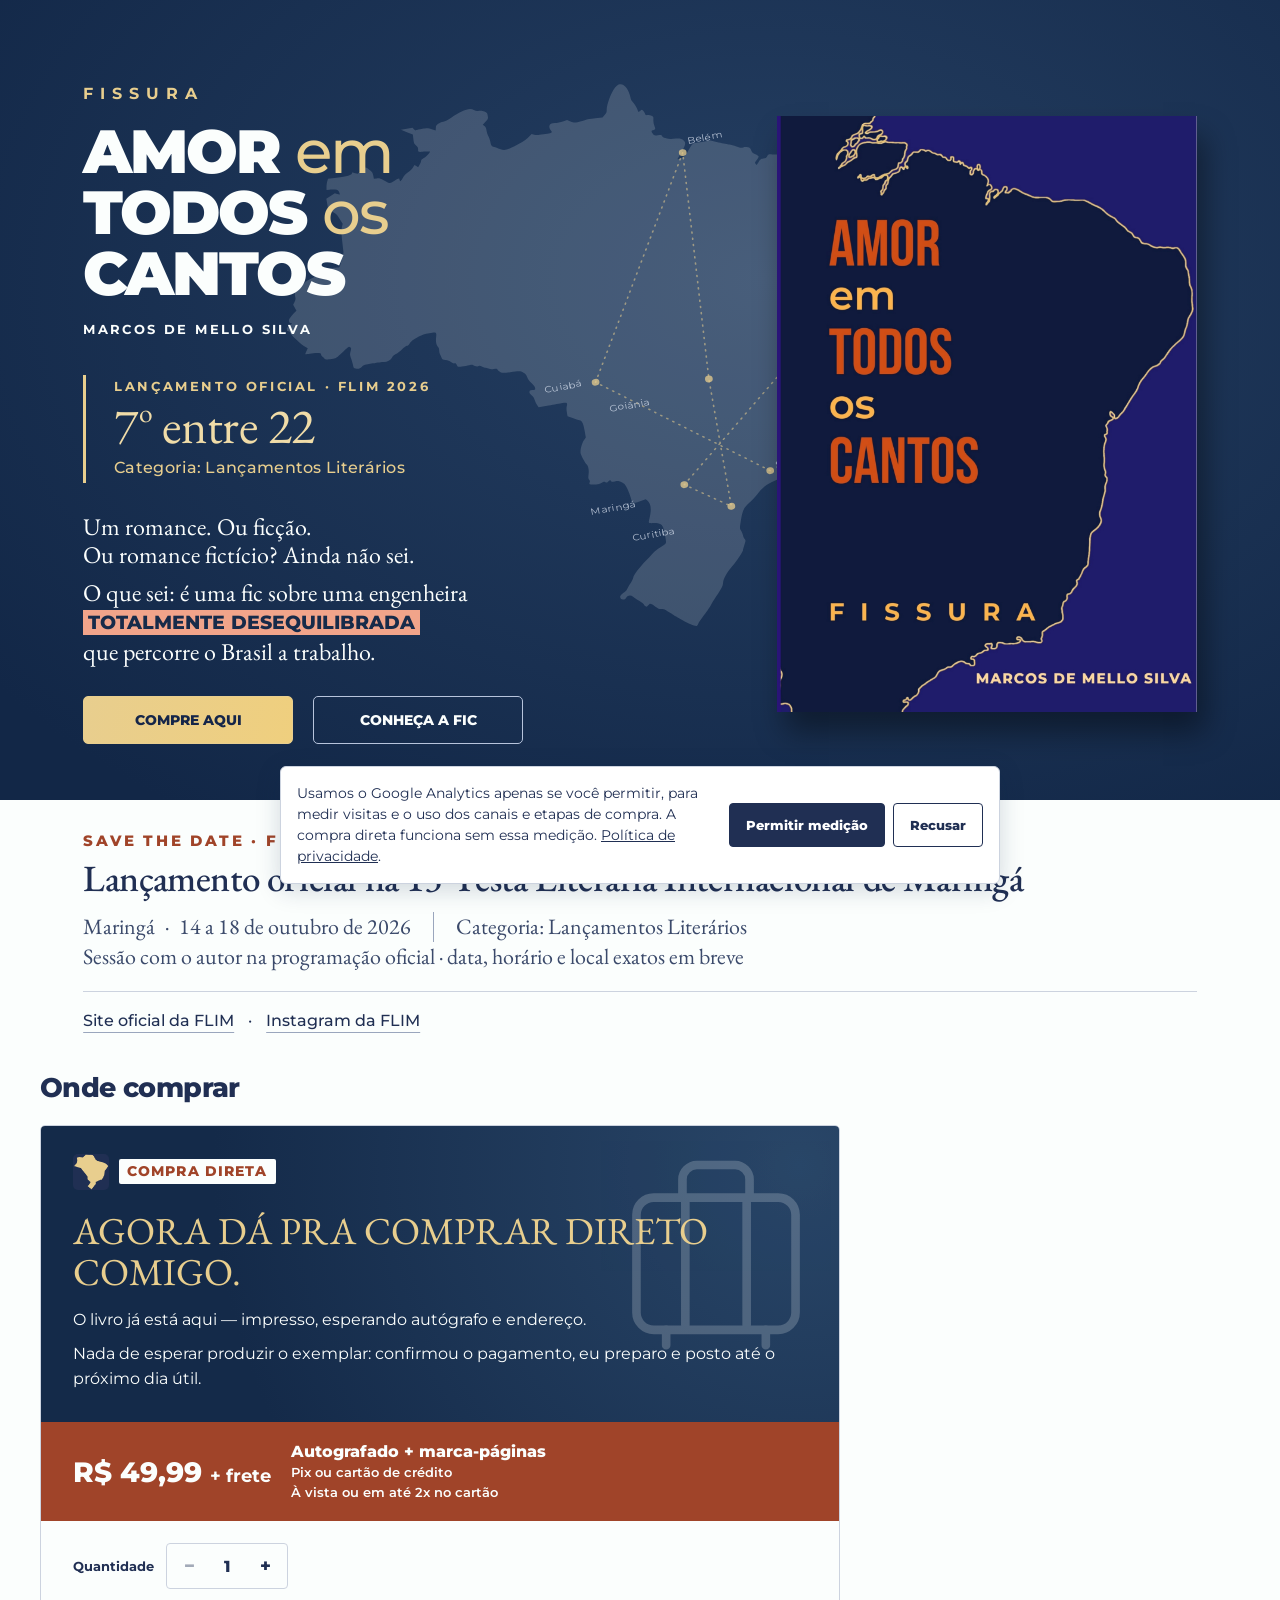
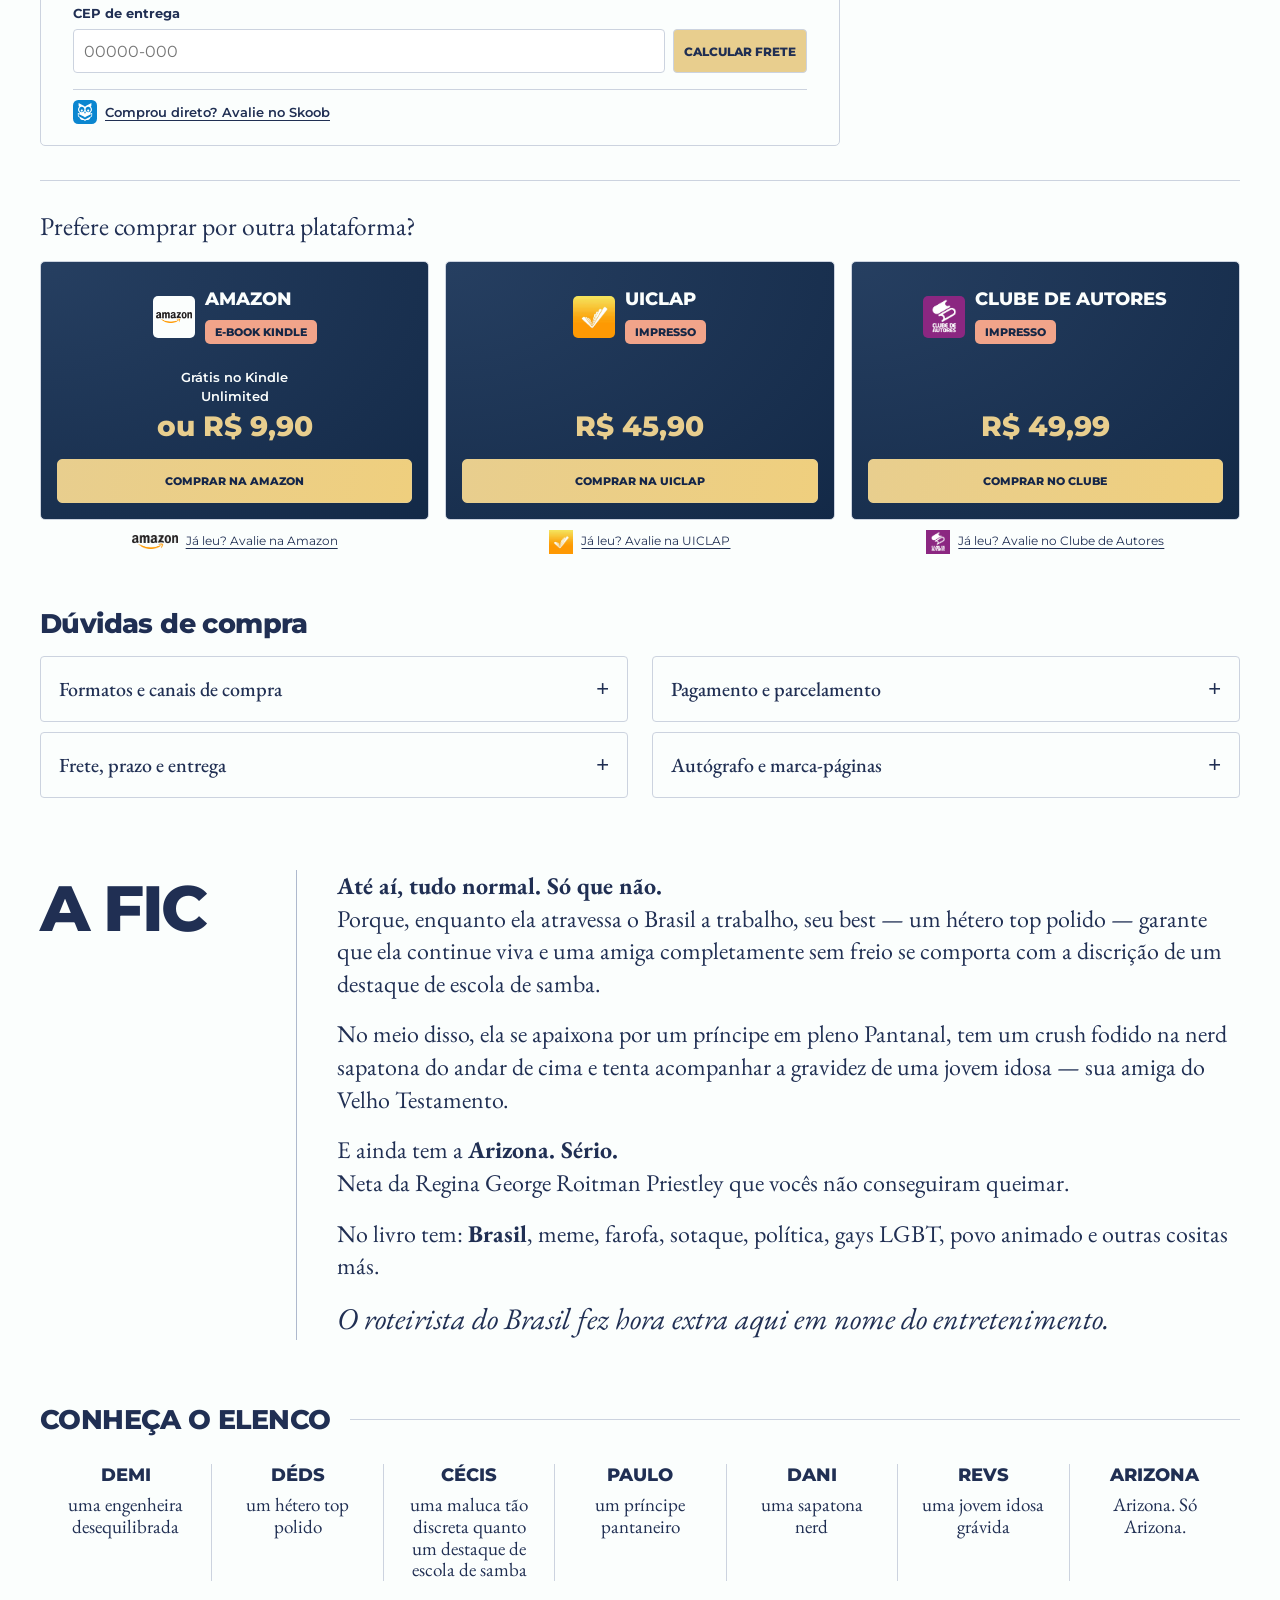
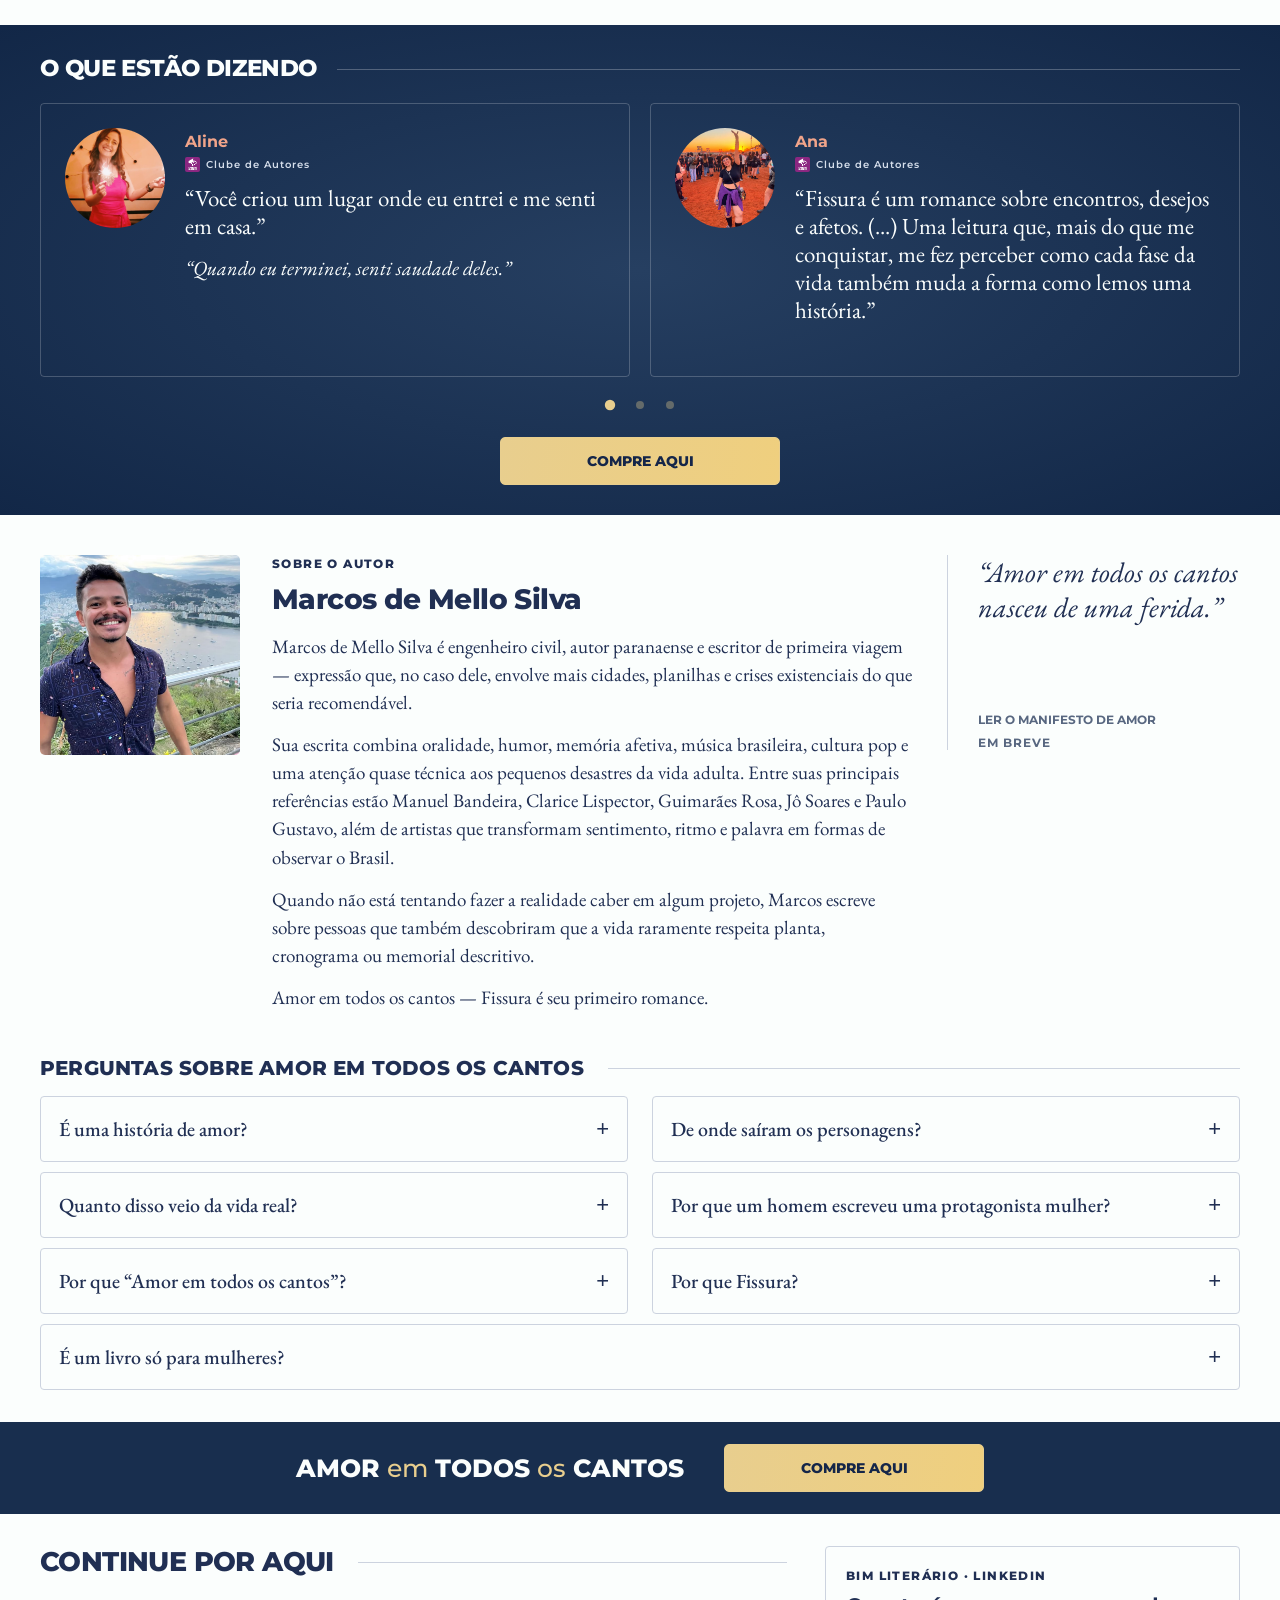
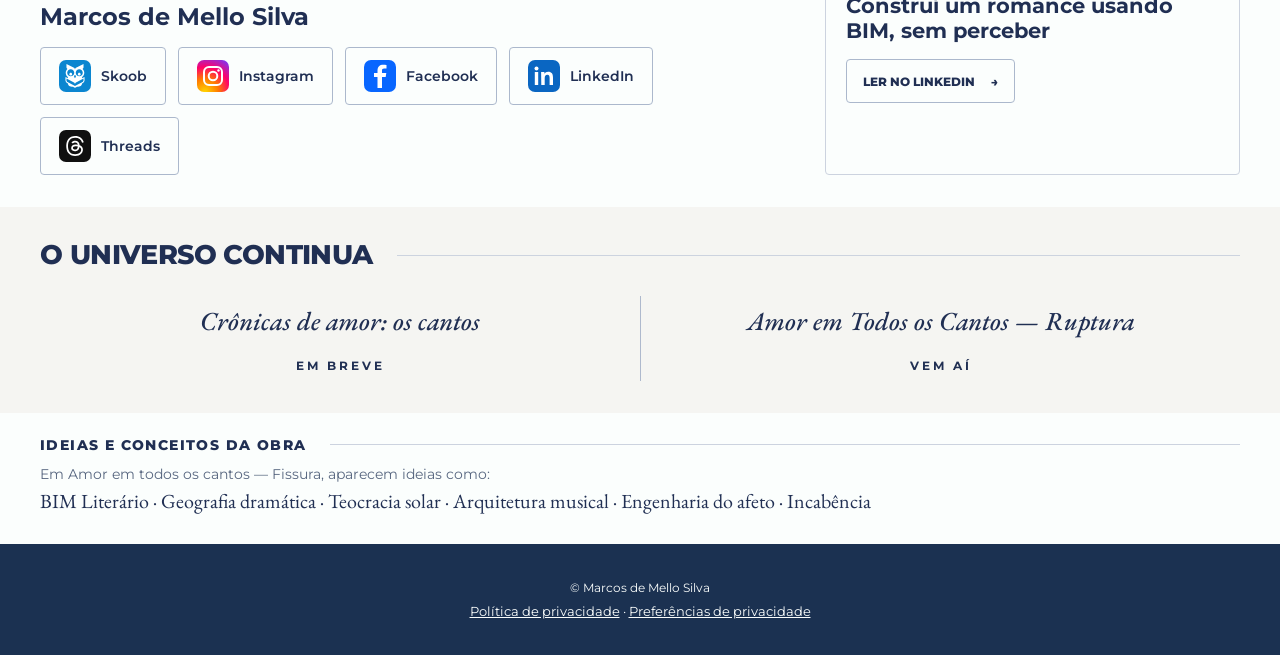
==== index.html @ d3bbc7de "Restore direct-card typography" ====
<!DOCTYPE html>
<html lang="pt-BR">
<head>
<meta charset="UTF-8">
<meta name="viewport" content="width=device-width, initial-scale=1.0">
<title>Amor em todos os cantos — Fissura</title>
<meta name="description" content="Site oficial de Amor em todos os cantos — Fissura. Escolha onde comprar.">

<meta property="og:type" content="website">
<meta property="og:url" content="https://amoremtodososcantos.com.br/">
<meta property="og:title" content="Amor em todos os cantos — Fissura">
<meta property="og:description" content="Site oficial de Amor em todos os cantos — Fissura. Escolha onde comprar.">
<meta property="og:image" content="https://amoremtodososcantos.com.br/assets/og-image-v2.png">
<meta property="og:image:width" content="1200">
<meta property="og:image:height" content="630">

<meta name="twitter:card" content="summary_large_image">
<meta name="twitter:title" content="Amor em todos os cantos — Fissura">
<meta name="twitter:description" content="Site oficial de Amor em todos os cantos — Fissura. Escolha onde comprar.">
<meta name="twitter:image" content="https://amoremtodososcantos.com.br/assets/og-image-v2.png">

<link rel="icon" type="image/png" sizes="16x16" href="/assets/favicon-16.png">
<link rel="icon" type="image/png" sizes="32x32" href="/assets/favicon-32.png">
<link rel="icon" type="image/png" href="/assets/favicon-512.png">

<link rel="preconnect" href="https://fonts.googleapis.com">
<link rel="preconnect" href="https://fonts.gstatic.com" crossorigin>
<link href="https://fonts.googleapis.com/css2?family=Montserrat:wght@400;500;600;700;800;900&family=EB+Garamond:ital,wght@0,400;0,500;1,400&display=swap" rel="stylesheet">
<link rel="stylesheet" href="styles.css?v=direct-editorial-bronze-02">

</head>
<body>
<a class="skip-link" href="#conteudo">Ir para o conteúdo</a>

<header class="hero">
  <!-- Mapa do Brasil como sombra territorial de fundo. Silhueta: mapsicon (djaiss/mapsicon), uso livre com atribuição. -->
  <div class="hero__map" aria-hidden="true">
    <img class="hero__map-shape" src="assets/brazil-map.svg" alt="">
    <svg class="hero__map-route" viewBox="0 0 1024 1024" preserveAspectRatio="xMidYMid meet">
      <polyline points="701,748 458,541 653,169 632,570 632,798 566,746 1001,343" class="hero__route-line" />
      <circle cx="701" cy="748" r="6" class="hero__route-dot" />
      <circle cx="458" cy="541" r="6" class="hero__route-dot" />
      <circle cx="653" cy="169" r="6" class="hero__route-dot" />
      <circle cx="632" cy="570" r="6" class="hero__route-dot" />
      <circle cx="632" cy="798" r="6" class="hero__route-dot" />
      <circle cx="566" cy="746" r="6" class="hero__route-dot" />
      <circle cx="1001" cy="343" r="6" class="hero__route-dot" />
      <g class="hero__route-labels">
        <text x="711" y="745">São Paulo</text>
        <text x="378" y="544">Cuiabá</text>
        <text x="663" y="155">Belém</text>
        <text x="472" y="597">Goiânia</text>
        <text x="472" y="828">Curitiba</text>
        <text x="416" y="770">Maringá</text>
      </g>
    </svg>
  </div>

  <div class="hero__content">
    <p class="hero__eyebrow">Fissura</p>
    <h1 class="hero__title">AMOR <span class="hero__title-accent">em</span><br>TODOS <span class="hero__title-accent">os</span><br>CANTOS</h1>
    <p class="hero__author">MARCOS DE MELLO SILVA</p>
    <div class="hero__flim">
      <p class="hero__flim-kicker">LANÇAMENTO OFICIAL · FLIM 2026</p>
      <p class="hero__flim-rank">7<span class="ordinal" aria-hidden="true">o</span><span class="sr-only">º</span> entre 22</p>
      <p class="hero__flim-category">Categoria: Lançamentos Literários</p>
    </div>
    <div class="hero__teaser">
      <p>Um romance. Ou ficção.<br>Ou romance fictício? Ainda não sei.</p>
      <p>O que sei: é uma fic sobre uma engenheira<br><strong>TOTALMENTE DESEQUILIBRADA</strong><br>que percorre o Brasil a trabalho.</p>
    </div>
    <div class="hero__actions"><a class="button" href="#comprar">COMPRE AQUI</a><a class="button button--outline" href="#a-fic">CONHEÇA A FIC</a></div>
  </div>

  <div class="hero__images">
    <img class="hero__cover" src="assets/capa-fissura.png" alt="Capa do livro Amor em todos os cantos — Fissura">
  </div>
</header>

<main id="conteudo">

  <p id="checkout-return" class="checkout-return" role="status" hidden></p>

  <section class="flim" aria-labelledby="flim-title">
    <p class="flim__eyebrow">SAVE THE DATE · FLIM 2026</p>
    <h2 id="flim-title">Lançamento oficial na 13<span class="ordinal" aria-hidden="true">a</span><span class="sr-only">ª</span> Festa Literária Internacional de Maringá</h2>
    <div class="flim__details">
      <p class="flim__when">Maringá <span aria-hidden="true">·</span> <span class="flim__date">14 a 18 de outubro de 2026</span></p>
      <p class="flim__category">Categoria: Lançamentos Literários</p>
    </div>
    <p class="flim__session">Sessão com o autor na programação oficial · data, horário e local exatos em breve</p>
    <p class="flim__links"><a href="https://maringacultura.maringa.pr.gov.br/" target="_blank" rel="noopener noreferrer">Site oficial da FLIM</a> <span aria-hidden="true">·</span> <a href="https://www.instagram.com/flim.maringa/" target="_blank" rel="noopener noreferrer">Instagram da FLIM</a></p>
  </section>

  <section class="comprar" id="comprar" aria-labelledby="comprar-title">
    <div class="comprar__inner">
      <h2 class="comprar__title" id="comprar-title">Onde comprar</h2>

      <!-- Direct purchase is the primary offer, before retailer alternatives in visual and DOM order. -->
      <div class="card-group card-group--direct">
        <article id="direct-card" class="card card--direct" data-price-channel="direct" hidden
                 data-retailer="direct" data-product-format="impresso_autografado"
                 aria-label="Compra direta — carregando preço">
          <div class="direct__info">
            <div class="card__info">
              <span class="card__logo card__logo--direct" aria-hidden="true"><img src="assets/favicon-512.png" alt=""></span>
              <span class="card__text"><span class="card__channel">Compra direta</span>
                <span class="card__format">Autografado + marca-páginas</span></span>
            </div>
            <div id="direct-active-offer" hidden>
              <p class="direct__headline">AGORA DÁ PRA COMPRAR DIRETO COMIGO.</p>
              <p class="direct__copy">O livro já está aqui — impresso, esperando autógrafo e endereço.</p>
              <p class="direct__copy">Nada de esperar produzir o exemplar: confirmou o pagamento, eu preparo e posto até o próximo dia útil.</p>
              <div class="direct__commercial">
                <div class="card__deal"><span class="card__price">R$ 49,99</span><span class="direct__freight"> + frete</span></div>
                <div class="direct__perks">
                  <p class="direct__benefit">Autografado + marca-páginas</p>
                  <p id="direct-payment-methods" class="direct__payment" hidden></p>
                  <p id="direct-payment-installments" class="direct__payment" hidden></p>
                </div>
              </div>
            </div>
            <p id="direct-coming-soon" class="direct__coming-soon" hidden>EM BREVE</p>
          </div>
          <div id="direct-flow" hidden>
            <p id="direct-availability" class="direct__availability" role="status" hidden></p>
            <div class="direct__quantity" role="group" aria-labelledby="direct-quantity-label">
              <span id="direct-quantity-label" class="direct__label">Quantidade</span>
              <div class="direct__stepper"><button id="direct-quantity-minus" type="button" aria-label="Diminuir quantidade">−</button><output id="direct-quantity" aria-live="polite">1</output><button id="direct-quantity-plus" type="button" aria-label="Aumentar quantidade">+</button></div>
            </div>
            <p id="direct-quantity-contact" class="direct__hint" hidden>Para mais de 3 exemplares, escreva para <a href="mailto:marcos@demelloeng.com.br">marcos@demelloeng.com.br</a>.</p>
            <label class="direct__label" for="direct-cep">CEP de entrega</label>
            <div class="direct__cep"><input id="direct-cep" inputmode="numeric" maxlength="9" placeholder="00000-000"><button id="direct-quote" type="button">CALCULAR FRETE</button></div>
            <p id="direct-loading" hidden>Calculando frete…</p><p id="direct-error" class="direct__error" role="alert" hidden></p>
            <dl id="direct-summary" class="direct__summary" hidden>
              <div><dt>Destino</dt><dd id="direct-region">—</dd></div><div><dt>Quantidade</dt><dd id="direct-quantity-summary">—</dd></div>
              <div><dt>Preço unitário</dt><dd id="direct-unit">—</dd></div><div><dt>Subtotal</dt><dd id="direct-subtotal">—</dd></div>
              <div><dt>Frete</dt><dd id="direct-shipping">—</dd></div><div id="direct-real-row" aria-hidden="true" hidden><dt>Frete real cotado</dt><dd id="direct-real">—</dd></div>
              <div><dt>Prazo</dt><dd id="direct-days">—</dd></div><div class="direct__total"><dt>Total</dt><dd id="direct-total">—</dd></div>
            </dl>
            <button id="direct-buy" class="direct__buy" type="button" disabled>Comprar</button>
            <p id="direct-order-status" class="direct__order-status" role="status" hidden></p>
          </div>
          <a class="review-link review-link--direct" href="https://www.skoob.com.br/pt/book/122687117" target="_blank" rel="noopener noreferrer"><img class="review-icon" src="assets/social-skoob.svg" width="24" height="24" alt="" aria-hidden="true"><span>Comprou direto? Avalie no Skoob</span></a>
        </article>
      </div>

      <div class="retailer-alternatives">
        <p class="retailer-alternatives__title">Prefere comprar por outra plataforma?</p>
        <div class="cards">

        <div class="card-group">
        <a class="card"
           data-price-channel="amazon"
           href="https://www.amazon.com.br/dp/B0HB7PR45H"
           target="_blank" rel="noopener noreferrer"
           aria-label="Comprar na Amazon — carregando preço"
           data-analytics-event="click_amazon"
           data-retailer="amazon"
           data-product-format="ebook_kindle"
           data-price="">
          <div class="card__info">
            <span class="card__logo card__logo--chip"><img src="assets/logo-amazon.png" alt="" loading="lazy"></span>
            <span class="card__text">
              <span class="card__channel">Amazon</span>
              <span class="card__format">E-book Kindle</span>
            </span>
          </div>
          <div class="card__deal">
            <span id="amazon-kindle-unlimited" class="card__benefit" hidden>Grátis no Kindle Unlimited</span>
            <span class="card__price">Carregando…</span>

          </div>
        <span class="card__cta">COMPRAR NA AMAZON</span>
        </a>
          <a class="review-link" href="https://www.amazon.com.br/dp/B0HB7PR45H" target="_blank" rel="noopener noreferrer"><img class="review-icon review-icon--wide" src="assets/logo-amazon.png" width="46" height="14" alt="" aria-hidden="true"><span>Já leu? Avalie na Amazon</span></a>
        </div>

        <div class="card-group">
        <a class="card"
           data-price-channel="uiclap"
           href="https://loja.uiclap.com/titulo/ua200325"
           target="_blank" rel="noopener noreferrer"
           aria-label="Comprar na UICLAP — carregando preço"
           data-analytics-event="click_uiclap"
           data-retailer="uiclap"
           data-product-format="impresso"
           data-price="">
          <div class="card__info">
            <span class="card__logo"><img src="assets/logo-uiclap.png" alt="" loading="lazy"></span>
            <span class="card__text">
              <span class="card__channel">UICLAP</span>
              <span class="card__format">Impresso</span>
            </span>
          </div>
          <div class="card__deal">
            <span class="card__price">Carregando…</span>

          </div>
        <span class="card__cta">COMPRAR NA UICLAP</span>
        </a>
          <a class="review-link" href="https://loja.uiclap.com/titulo/ua200325" target="_blank" rel="noopener noreferrer"><img class="review-icon" src="assets/logo-uiclap.png" width="24" height="24" alt="" aria-hidden="true"><span>Já leu? Avalie na UICLAP</span></a>
        </div>

        <div class="card-group">
        <a class="card"
           data-price-channel="clube_autores"
           href="https://clubedeautores.com.br/livro/amor-em-todos-os-cantos-2"
           target="_blank" rel="noopener noreferrer"
           aria-label="Comprar no Clube de Autores — carregando preço"
           data-analytics-event="click_clube_autores"
           data-retailer="clube_autores"
           data-product-format="impresso"
           data-price="">
          <div class="card__info">
            <span class="card__logo"><img src="assets/logo-clube-autores.png" alt="" loading="lazy"></span>
            <span class="card__text">
              <span class="card__channel">Clube de Autores</span>
              <span class="card__format">Impresso</span>
            </span>
          </div>
          <div class="card__deal">
            <span class="card__price">Carregando…</span>

          </div>
        <span class="card__cta">COMPRAR NO CLUBE</span>
        </a>
          <a class="review-link" href="https://clubedeautores.com.br/livro/amor-em-todos-os-cantos-2" target="_blank" rel="noopener noreferrer"><img class="review-icon" src="assets/logo-clube-autores.png" width="24" height="24" alt="" aria-hidden="true"><span>Já leu? Avalie no Clube de Autores</span></a>
        </div>

        </div>
      </div>

    </div>
  </section>

  <section class="section purchase-faq" aria-labelledby="duvidas-title">
    <h2 id="duvidas-title">Dúvidas de compra</h2>
    <div class="accordion-grid">
      <details><summary>Formatos e canais de compra</summary><p>Amor em todos os cantos — Fissura está disponível em e-book Kindle e em versão impressa. Escolha acima o canal que preferir.</p></details>
      <details><summary>Pagamento e parcelamento</summary><p>Cada loja tem suas próprias condições. Na compra direta, você vê as opções de pagamento antes de concluir o pedido.</p></details>
      <details><summary>Frete, prazo e entrega</summary><p>Na compra direta, informe seu CEP para ver frete, prazo e valor total antes de comprar.</p></details>
      <details><summary>Autógrafo e marca-páginas</summary><p>Na compra direta, o livro vai autografado e acompanha marca-páginas.</p></details>
    </div>
  </section>

  <section class="section fic" id="a-fic" aria-labelledby="fic-title">
    <h2 id="fic-title">A FIC</h2>
    <div class="fic__text">
      <p><strong>Até aí, tudo normal. Só que não.</strong></p>
      <p>Porque, enquanto ela atravessa o Brasil a trabalho, seu best — um hétero top polido — garante que ela continue viva e uma amiga completamente sem freio se comporta com a discrição de um destaque de escola de samba.</p>
      <p>No meio disso, ela se apaixona por um príncipe em pleno Pantanal, tem um crush fodido na nerd sapatona do andar de cima e tenta acompanhar a gravidez de uma jovem idosa — sua amiga do Velho Testamento.</p>
      <p>E ainda tem a <strong>Arizona. Sério.</strong><br>Neta da Regina George Roitman Priestley que vocês não conseguiram queimar.</p>
      <div class="fic__ending"><p>No livro tem: <strong>Brasil</strong>, meme, farofa, sotaque, política, gays LGBT, povo animado e outras cositas más.</p>
      <p class="fic__payoff">O roteirista do Brasil fez hora extra aqui em nome do entretenimento.</p></div>
    </div>
  </section>

  <section class="section elenco" id="elenco" aria-labelledby="elenco-title" data-carousel>
    <div class="section-heading"><h2 id="elenco-title">CONHEÇA O ELENCO</h2><div class="carousel-controls cast-controls" hidden><button type="button" data-step="-1" aria-controls="cast-track" aria-label="Personagem anterior">‹</button><button type="button" data-step="1" aria-controls="cast-track" aria-label="Próximo personagem">›</button></div></div>
    <ul class="cast-track" id="cast-track" data-track tabindex="0" aria-label="Elenco de Amor em todos os cantos — Fissura">
      <li><h3>DEMI</h3><p>uma engenheira desequilibrada</p></li>
      <li><h3>DÉDS</h3><p>um hétero top polido</p></li>
      <li><h3>CÉCIS</h3><p>uma maluca tão discreta quanto um destaque de escola de samba</p></li>
      <li><h3>PAULO</h3><p>um príncipe pantaneiro</p></li>
      <li><h3>DANI</h3><p>uma sapatona nerd</p></li>
      <li><h3>REVS</h3><p>uma jovem idosa grávida</p></li>
      <li><h3>ARIZONA</h3><p>Arizona. Só Arizona.</p></li>
    </ul>
    <p class="sr-only" data-carousel-status aria-live="polite"></p>
  </section>

  <section class="vozes" aria-labelledby="vozes-title">
    <div class="section">
      <div class="section-heading"><h2 id="vozes-title">O QUE ESTÃO DIZENDO</h2></div>
      <div class="voices" data-voices role="region" aria-roledescription="carrossel" aria-label="Depoimentos de leitores" tabindex="0">
      <div class="voices-viewport">
      <div class="voices-track" id="voices-track">
        <article class="voice" id="voz-aline"><img src="assets/leitor-aline.jpg" alt="Aline" loading="lazy"><div><h3>Aline</h3><p class="voice__source"><img src="assets/logo-clube-autores.png" alt="" aria-hidden="true">Clube de Autores</p><blockquote><p>“Você criou um lugar onde eu entrei e me senti em casa.”</p><p class="voice__after">“Quando eu terminei, senti saudade deles.”</p></blockquote></div></article>
        <article class="voice" id="voz-ana"><img src="assets/leitor-ana.jpg" alt="Ana" loading="lazy"><div><h3>Ana</h3><p class="voice__source"><img src="assets/logo-clube-autores.png" alt="" aria-hidden="true">Clube de Autores</p><blockquote><p>“Fissura é um romance sobre encontros, desejos e afetos. (...) Uma leitura que, mais do que me conquistar, me fez perceber como cada fase da vida também muda a forma como lemos uma história.”</p></blockquote></div></article>
        <article class="voice" id="voz-saulo"><img src="assets/leitor-saulo.jpg" alt="Saulo" loading="lazy"><div><h3>Saulo</h3><p class="voice__source"><img src="assets/logo-clube-autores.png" alt="" aria-hidden="true">Clube de Autores</p><blockquote><p>“Uma leitura envolvente, divertida e surpreendentemente humana. (...) Demi é uma personagem fácil de acompanhar e impossível de não torcer por ela. O humor deixa tudo mais leve, enquanto os momentos de reflexão dão profundidade à narrativa.”</p></blockquote></div></article>
        <article class="voice" id="voz-karina"><img src="assets/leitor-karina.jpg" alt="Karina" loading="lazy"><div><h3>Karina</h3><p class="voice__source"><img src="assets/logo-clube-autores.png" alt="" aria-hidden="true">Clube de Autores</p><blockquote><p>“E quando a última página chegou, ficou aquela sensação rara de ter vivido alguma coisa junto com a personagem. Algumas histórias a gente lê. Outras a gente sente, e essa eu senti.”</p></blockquote></div></article>
        <article class="voice" id="voz-rafael"><span class="voice__initial" aria-hidden="true">R</span><div><h3>Rafael</h3><p class="voice__source"><img src="assets/logo-clube-autores.png" alt="" aria-hidden="true">Clube de Autores</p><blockquote><p>“Obra literária incrível! Impossível não se prender a trama!!!”</p></blockquote></div></article>
        <article class="voice" id="voz-fabio"><span class="voice__initial" aria-hidden="true">F</span><div><h3>Fábio</h3><p class="voice__source"><img class="voice__brand--wide" src="assets/logo-amazon.png" alt="" aria-hidden="true">Amazon</p><blockquote><p><strong>Ótimo livro!</strong></p><p>“Aguardando o livro físico também! 😅”</p></blockquote></div></article>
      </div>
      </div>
      <div class="voices-dots" role="group" aria-label="Escolher depoimentos" hidden></div>
      <p class="sr-only" data-voices-status aria-live="polite"></p>
      </div>
      <div class="center-action"><a class="button" href="#comprar">COMPRE AQUI</a></div>
    </div>
  </section>

  <section class="section autor" aria-labelledby="autor-title">
    <img class="autor__foto" src="assets/marcos-de-mello-silva.jpeg" alt="Marcos de Mello Silva" loading="lazy">
    <div class="autor__texto"><p class="eyebrow">SOBRE O AUTOR</p><h2 id="autor-title">Marcos de Mello Silva</h2>
      <div class="autor__bio">
        <p>Marcos de Mello Silva é engenheiro civil, autor paranaense e escritor de primeira viagem — expressão que, no caso dele, envolve mais cidades, planilhas e crises existenciais do que seria recomendável.</p>
        <p>Sua escrita combina oralidade, humor, memória afetiva, música brasileira, cultura pop e uma atenção quase técnica aos pequenos desastres da vida adulta. Entre suas principais referências estão Manuel Bandeira, Clarice Lispector, Guimarães Rosa, Jô Soares e Paulo Gustavo, além de artistas que transformam sentimento, ritmo e palavra em formas de observar o Brasil.</p>
        <p>Quando não está tentando fazer a realidade caber em algum projeto, Marcos escreve sobre pessoas que também descobriram que a vida raramente respeita planta, cronograma ou memorial descritivo.</p>
        <p>Amor em todos os cantos — Fissura é seu primeiro romance.</p>
      </div>
    </div>
    <div class="autor__origem"><blockquote>“Amor em todos os cantos nasceu de uma ferida.”</blockquote><span class="pending-label">
      LER O MANIFESTO DE AMOR<br>
      <strong>EM BREVE</strong>
    </span></div>
  </section>

  <section class="section editorial-faq" aria-labelledby="perguntas-title"><h2 id="perguntas-title" class="ruled-title">PERGUNTAS SOBRE AMOR EM TODOS OS CANTOS</h2>
    <div class="accordion-grid">
      <details><summary>É uma história de amor?</summary><p>Sim. Só não de um amor só. O livro atravessa amor romântico, amizade, família, Brasil, memória e aquilo que permanece mesmo quando tudo sai do eixo. No fundo, é também a história de Demi descobrindo que o amor mais decisivo não está espalhado em todos os cantos — precisa existir dentro.</p></details>
      <details><summary>De onde saíram os personagens?</summary><p>De um laboratório de memória, referências e vida real. Eles nasceram da fusão de pessoas que conheci, foram testados, tensionados e ressignificados até deixarem de ser referência e ganharem identidade própria dentro da obra.</p></details>
      <details><summary>Quanto disso veio da vida real?</summary><p>Bastante da matéria-prima. Mas vida real aqui não virou transcrição: fatos, experiências e referências pessoais passaram por composição, mistura e ficção até formarem um universo próprio. O que veio da vida serviu de lastro; o livro precisou aprender a existir sozinho.</p></details>
      <details><summary>Por que um homem escreveu uma protagonista mulher?</summary><p>Porque Demi apareceu mulher. Não foi uma estratégia de representação nem uma decisão de mercado. Minha formação afetiva sempre foi atravessada por mulheres, então essa personagem surgiu de forma muito mais natural do que calculada. E, sendo bem sincero: por que eu ia escrever sobre macho, gente? Que graça tem?</p></details>
      <details><summary>Por que “Amor em todos os cantos”?</summary><p>Porque os “cantos” da história são geográficos e afetivos. Demi atravessa cidades, relações, perdas e encontros pelo Brasil, mas o livro vai deslocando a ideia de lugar: há cantos que existem no mapa e outros que a gente precisa encontrar em si. O título nasce dessa dupla geografia — os lugares por onde ela passa e os lugares internos que aprende a reconhecer.</p></details>
      <details><summary>Por que Fissura?</summary><p>Fissura é o subtítulo porque a história nasce de uma ferida. E porque, depois de certas perdas, amar também pode passar a carregar medo, urgência e excesso. A fissura é a marca deixada por isso — mas também é a abertura por onde a história começa a se transformar.</p></details>
      <details><summary>É um livro só para mulheres?</summary><p>Não. Demi é uma mulher e a obra olha de perto experiências femininas — inclusive certas rotinas de trabalho impostas a mulheres solteiras, sem filhos, em posições de liderança. Mas o livro fala também de amizade, desejo, perda, memória, Brasil e da forma como a gente aprende a amar depois das rupturas. Você não precisa se parecer com Demi para reconhecer alguma coisa sua nela.</p></details>
    </div>
  </section>

  <section class="closing" aria-label="Comprar Amor em todos os cantos — Fissura"><div class="section"><p>AMOR <span>em</span> TODOS <span>os</span> CANTOS</p><a class="button" href="#comprar">COMPRE AQUI</a></div></section>

  <section class="section continue" aria-labelledby="continue-title"><div><h2 id="continue-title" class="ruled-title">CONTINUE POR AQUI</h2><h3>Marcos de Mello Silva</h3>
    <div class="social-links">
      <a href="https://www.skoob.com.br/pt/book/122687117" target="_blank" rel="noopener noreferrer"><img class="social-icon" src="assets/social-skoob.svg" width="32" height="32" alt="" aria-hidden="true"><span>Skoob</span></a>
      <a href="https://www.instagram.com/marxmellos/" target="_blank" rel="noopener noreferrer"><img class="social-icon" src="assets/social-instagram.svg" width="32" height="32" alt="" aria-hidden="true"><span>Instagram</span></a>
      <a href="https://www.facebook.com/engmarcosmello/" target="_blank" rel="noopener noreferrer"><img class="social-icon" src="assets/social-facebook.svg" width="32" height="32" alt="" aria-hidden="true"><span>Facebook</span></a>
      <a href="https://www.linkedin.com/in/engmarcosmello/" target="_blank" rel="noopener noreferrer"><img class="social-icon" src="assets/social-linkedin.svg" width="32" height="32" alt="" aria-hidden="true"><span>LinkedIn</span></a>
      <a href="https://www.threads.com/@marxmellos" target="_blank" rel="noopener noreferrer"><img class="social-icon" src="assets/social-threads.svg" width="32" height="32" alt="" aria-hidden="true"><span>Threads</span></a>
    </div>
    </div><article class="editorial-card"><p class="eyebrow">BIM LITERÁRIO · LINKEDIN</p><h3>Construí um romance usando BIM, sem perceber</h3><a class="text-link" href="https://www.linkedin.com/feed/update/urn:li:ugcPost:7489486231718772738/" target="_blank" rel="noopener noreferrer">LER NO LINKEDIN <span aria-hidden="true">→</span></a></article>
  </section>

  <section class="universe" aria-labelledby="universo-title"><div class="section"><h2 id="universo-title" class="ruled-title">O UNIVERSO CONTINUA</h2><div class="universe__grid"><div><h3>Crônicas de amor: os cantos</h3><p>EM BREVE</p></div><div><h3>Amor em Todos os Cantos — Ruptura</h3><p>VEM AÍ</p></div></div></div></section>

  <!-- Semantic block: visible and indexable, placed after the commercial journey. -->
  <section class="section vocabulary" aria-labelledby="ideias-title"><h2 id="ideias-title" class="ruled-title">IDEIAS E CONCEITOS DA OBRA</h2>
    <p class="vocabulary__intro">Em Amor em todos os cantos — Fissura, aparecem ideias como:</p>
    <p class="vocabulary__terms">BIM Literário · Geografia dramática · Teocracia solar · Arquitetura musical · Engenharia do afeto · Incabência</p>
  </section>

</main>

<footer class="footer">
  <p class="footer__texto">© Marcos de Mello Silva</p>
  <p class="footer__links"><a href="privacidade.html">Política de privacidade</a> · <button id="privacy-preferences" type="button" class="footer__link-button">Preferências de privacidade</button></p>
</footer>

<section id="privacy-banner" class="privacy-banner" role="region" aria-label="Preferências de privacidade" hidden>
  <p class="privacy-banner__text">Usamos o Google Analytics apenas se você permitir, para medir visitas e o uso dos canais e etapas de compra. A compra direta funciona sem essa medição. <a href="privacidade.html">Política de privacidade</a>.</p>
  <div class="privacy-banner__actions"><button id="privacy-accept" type="button">Permitir medição</button><button id="privacy-reject" type="button">Recusar</button></div>
</section>

<script>
(function () {
  document.querySelectorAll('[data-carousel]').forEach(function (section) {
    var track = section.querySelector('[data-track]');
    var items = Array.from(track.children);
    var controls = section.querySelector('.carousel-controls');
    var status = section.querySelector('[data-carousel-status]');
    var selected = 0;
    function offset(index) { return items[index].getBoundingClientRect().left - track.getBoundingClientRect().left + track.scrollLeft; }
    function nearest() {
      return items.reduce(function (best, item, index) { return Math.abs(offset(index) - track.scrollLeft) < Math.abs(offset(best) - track.scrollLeft) ? index : best; }, 0);
    }
    function show(index) {
      selected = Math.max(0, Math.min(items.length - 1, index));
      track.scrollTo({left: offset(selected), behavior: 'instant'});
      update();
    }
    function update() {
      var overflow = track.scrollWidth > track.clientWidth + 2;
      controls.hidden = !overflow;
      // aria-disabled retains keyboard focus at either end of the carousel.
      controls.querySelector('[data-step="-1"]').setAttribute('aria-disabled', track.scrollLeft < 2);
      controls.querySelector('[data-step="1"]').setAttribute('aria-disabled', track.scrollLeft >= track.scrollWidth - track.clientWidth - 2);
      status.textContent = items[selected].querySelector('h3').textContent + ' · ' + (selected + 1) + ' de ' + items.length;
    }
    controls.querySelectorAll('[data-step]').forEach(function (button) {
      button.addEventListener('click', function () {
        if (button.getAttribute('aria-disabled') !== 'true') show(nearest() + Number(button.dataset.step));
      });
    });
    track.addEventListener('keydown', function (event) {
      if (event.key === 'ArrowRight' || event.key === 'ArrowLeft') { event.preventDefault(); show(nearest() + (event.key === 'ArrowRight' ? 1 : -1)); }
      if (event.key === 'Home' || event.key === 'End') { event.preventDefault(); show(event.key === 'Home' ? 0 : items.length - 1); }
    });
    track.addEventListener('scroll', function () {
      var closest = nearest();
      // Preserve an explicitly selected item when the last desktop pair shares an offset.
      var chosen = items[selected].getBoundingClientRect();
      var bounds = track.getBoundingClientRect();
      if (chosen.left < bounds.left - 2 || chosen.right > bounds.right + 2) selected = closest;
      update();
    }, {passive: true});
    window.addEventListener('resize', update);
    if (document.fonts) document.fonts.ready.then(update);
    update();
  });
}());
(function () {
  // Testimonials: one page at a time (2 per page from 768px), dots as the only manual control.
  var root = document.querySelector('[data-voices]');
  if (!root) return;
  var track = root.querySelector('.voices-track');
  var items = Array.from(track.children);
  var dots = root.querySelector('.voices-dots');
  var status = root.querySelector('[data-voices-status]');
  var wide = window.matchMedia('(min-width: 768px)');
  var reduced = window.matchMedia('(prefers-reduced-motion: reduce)');
  var INTERVAL = 7000;
  var page = 0, timer = null, hovered = false, focused = false;
  function perPage() { return wide.matches ? 2 : 1; }
  function pageCount() { return Math.ceil(items.length / perPage()); }
  function names(index) {
    return items.slice(index * perPage(), (index + 1) * perPage()).map(function (item) { return item.querySelector('h3').textContent; }).join(' e ');
  }
  function buildDots() {
    dots.textContent = '';
    for (var index = 0; index < pageCount(); index++) {
      var dot = document.createElement('button');
      dot.type = 'button';
      dot.className = 'voices-dot';
      dot.dataset.page = index;
      dot.setAttribute('aria-label', 'Mostrar depoimento de ' + names(index));
      dots.appendChild(dot);
    }
    dots.hidden = pageCount() < 2;
  }
  function render() {
    page = Math.min(page, pageCount() - 1);
    root.style.setProperty('--voices-per-page', perPage());
    track.style.transform = 'translateX(calc(' + (-page) + ' * (100% + var(--voices-gap))))';
    items.forEach(function (item, index) { item.setAttribute('aria-hidden', String(Math.floor(index / perPage()) !== page)); });
    Array.from(dots.children).forEach(function (dot, index) { dot.setAttribute('aria-current', String(index === page)); });
  }
  function go(index, announce) {
    var count = pageCount();
    page = ((index % count) + count) % count;
    render();
    // Only user-driven changes are announced; autoplay stays silent for screen readers.
    if (announce) status.textContent = names(page) + ' · ' + (page + 1) + ' de ' + count;
  }
  function schedule() {
    clearInterval(timer);
    timer = null;
    if (!reduced.matches && !hovered && !focused && !document.hidden && pageCount() > 1) {
      timer = setInterval(function () { go(page + 1, false); }, INTERVAL);
    }
  }
  dots.addEventListener('click', function (event) {
    var dot = event.target.closest('.voices-dot');
    if (dot) go(Number(dot.dataset.page), true);
  });
  root.addEventListener('keydown', function (event) {
    var moves = {ArrowRight: page + 1, ArrowLeft: page - 1, Home: 0, End: pageCount() - 1};
    if (!(event.key in moves)) return;
    event.preventDefault();
    go(moves[event.key], true);
  });
  root.addEventListener('mouseenter', function () { hovered = true; schedule(); });
  root.addEventListener('mouseleave', function () { hovered = false; schedule(); });
  root.addEventListener('focusin', function () { focused = true; schedule(); });
  root.addEventListener('focusout', function (event) {
    if (!root.contains(event.relatedTarget)) { focused = false; schedule(); }
  });
  document.addEventListener('visibilitychange', schedule);
  reduced.addEventListener('change', schedule);
  wide.addEventListener('change', function () { buildDots(); render(); schedule(); });
  root.classList.add('is-ready');
  buildDots();
  render();
  schedule();
}());
</script>
<script src="assets/consent.js" defer></script>
<script src="assets/analytics.js" defer></script>
<script src="assets/direct-sales.js" defer></script>
</body>
</html>
---- styles.css ----
:root {
  --azul: #202f53;
  --branco: #fbfefd;
  --dourado: #e8ce8e;
  --pessego: #f1a48a;
  --line: #ccd3df;
  --serif: "EB Garamond", Georgia, serif;
}
* { box-sizing: border-box; }
[hidden] { display: none !important; }
html { -webkit-text-size-adjust: 100%; scroll-padding-top: 24px; }
body { margin: 0; background: var(--branco); color: var(--azul); font-family: "Montserrat", Arial, sans-serif; }
a { color: inherit; }
img { max-width: 100%; display: block; }
button, input { font: inherit; }
button, a, summary { -webkit-tap-highlight-color: transparent; }
button { cursor: pointer; }
a:focus-visible, button:focus-visible, summary:focus-visible, input:focus-visible, [tabindex]:focus-visible {
  outline: 3px solid #b76828; outline-offset: 4px;
}
.hero :focus-visible, .vozes :focus-visible, .closing :focus-visible { outline-color: var(--dourado); }
h2 { margin: 0; font-size: clamp(20px, 2.1vw, 30px); font-weight: 800; line-height: 1.2; letter-spacing: -.6px; }
p { margin: 0; }
.section { width: min(1280px, calc(100% - 80px)); margin-inline: auto; padding-block: 32px; }
.section-heading { display: flex; align-items: center; gap: 20px; margin-bottom: 24px; }
.section-heading h2 { flex: 1; }
.ruled-title { display: flex; align-items: center; gap: 24px; }
.ruled-title::after, .section-heading::after { content: ""; height: 1px; background: var(--line); flex: 1; }
.section-heading::after { order: 1; }
.section-heading h2 { flex: initial; }
.section-heading .carousel-controls { order: 2; }
.eyebrow { font-size: 12px; line-height: 1.5; letter-spacing: 1.4px; font-weight: 800; }
.button, .card__cta { min-height: 48px; display: inline-flex; justify-content: center; align-items: center; padding: 12px 22px; background: linear-gradient(100deg, var(--dourado), #efcf7e); border: 1px solid var(--dourado); border-radius: 5px; color: #152649; font-size: 14px; font-weight: 800; text-align: center; text-decoration: none; }
.button:hover { background: #f4dc9f; }
.button--outline { color: var(--branco); background: transparent; border-color: #b7c4dc; }
.button--outline:hover { background: #ffffff12; }
.skip-link { position: absolute; z-index: 10; top: 8px; left: 8px; transform: translateY(-180%); padding: 14px; background: var(--branco); }
.skip-link:focus { transform: none; }
.sr-only { position: absolute; width: 1px; height: 1px; padding: 0; margin: -1px; overflow: hidden; clip-path: inset(50%); white-space: nowrap; border: 0; }

/* Direction 3: editorial typography, existing map/route and actual book cover. */
.hero { position: relative; isolation: isolate; overflow: hidden; color: var(--branco); background: radial-gradient(ellipse at 60% 35%, #253f62, #122747 90%); display: grid; grid-template-columns: minmax(0, 1fr) 420px; align-items: center; column-gap: 100px; padding: 84px max(6.5vw, calc((100vw - 1240px) / 2)) 56px; min-height: 620px; }
.hero__content, .hero__images { position: relative; z-index: 1; min-width: 0; }
.hero__eyebrow { color: var(--dourado); text-transform: uppercase; letter-spacing: 7px; font-size: 16px; font-weight: 700; margin-bottom: 18px; }
.hero__title { font-size: clamp(42px, 4.8vw, 68px); font-weight: 900; letter-spacing: -2px; line-height: .99; margin: 0; }
.hero__title-accent { color: var(--dourado); font-weight: 500; letter-spacing: -2px; }
.hero__author { margin-top: 18px; font-size: 13px; font-weight: 700; letter-spacing: 2.4px; }
/* FLIM in the hero: editorial proof set under the author, subordinate to title and cover. */
.hero__flim { margin-top: 38px; padding: 2px 0 4px 28px; border-left: 3px solid var(--dourado); color: var(--dourado); }
.hero__flim-kicker { font-size: 13px; font-weight: 700; letter-spacing: 2.6px; line-height: 1.4; }
.hero__flim-rank { margin-top: 2px; font-family: var(--serif); font-size: 50px; font-weight: 400; line-height: 1.1; letter-spacing: -.5px; color: #f0dca8; }
/* Ordinal drawn as a clean superscript (EB Garamond's º/ª glyphs carry an underline). */
.ordinal { font-size: .55em; vertical-align: .75em; line-height: 0; margin-left: .04em; }
.hero__flim-category { margin-top: 4px; font-size: 16px; font-weight: 500; letter-spacing: .3px; line-height: 1.4; }
.hero__teaser { margin-top: 30px; font-family: var(--serif); font-size: 24px; line-height: 1.16; }
.hero__teaser p + p { margin-top: 10px; }
.hero__teaser strong { display: inline; background: var(--pessego); color: #172b4a; padding: 1px 5px; font-family: "Montserrat", Arial, sans-serif; font-size: .78em; font-weight: 800; line-height: 1.65; box-decoration-break: clone; -webkit-box-decoration-break: clone; }
.hero__actions { display: flex; gap: 20px; margin-top: 30px; }
.hero__actions .button { min-width: 210px; }
.hero__cover { width: 100%; max-width: 420px; margin-inline: auto; box-shadow: 8px 20px 28px #0006; }
.hero__map { position: absolute; inset: 0; z-index: 0; pointer-events: none; }
.hero__map-shape, .hero__map-route { position: absolute; width: 660px; height: 660px; left: 49%; top: 45%; transform: translate(-50%, -50%) rotate(-10deg) scaleY(.88); }
.hero__map-shape { opacity: .16; }
.hero__route-line { fill: none; stroke: var(--dourado); stroke-width: 2.5; stroke-dasharray: 2 9; stroke-linecap: round; opacity: .55; }
.hero__route-dot { fill: var(--dourado); opacity: .75; }
.hero__route-labels text { font-family: "Montserrat", sans-serif; font-size: 16px; fill: #dce4f2; opacity: .8; }

/* Existing price, checkout and analytics hooks remain unchanged. */
.checkout-return { width: min(1120px, calc(100% - 80px)); margin: 20px auto 0; padding: 14px 18px; border-left: 4px solid var(--dourado); background: #f2f4f7; color: var(--azul); font-size: 14px; line-height: 1.5; }
/* FLIM save-the-date: editorial continuation of the hero, aligned to the hero text column. */
.flim { padding: 30px max(6.5vw, calc((100vw - 1240px) / 2)) 0; }
.flim > * { max-width: 1260px; }
.flim__eyebrow { color: #a04429; font-size: 15px; font-weight: 800; letter-spacing: 2.8px; line-height: 1.4; }
.flim h2 { margin-top: 6px; font: 500 clamp(28px, 2.9vw, 42px)/1.15 var(--serif); letter-spacing: -.4px; }
.flim__details { display: flex; flex-wrap: wrap; align-items: baseline; gap: 4px 0; margin-top: 12px; font-family: var(--serif); font-size: 22px; line-height: 1.35; color: #3b4a6b; }
.flim__when span { margin-inline: 6px; }
.flim__when .flim__date { margin: 0; white-space: nowrap; }
.flim__category { margin-left: 22px; padding-left: 22px; border-left: 1px solid #9aa6bd; }
.flim__session { padding-bottom: 20px; border-bottom: 1px solid var(--line); font-family: var(--serif); font-size: 22px; line-height: 1.35; color: #3b4a6b; }
.flim__links { display: flex; flex-wrap: wrap; align-items: center; gap: 0 14px; margin-top: 6px; font-size: 16px; font-weight: 500; }
.flim__links a { display: inline-flex; align-items: center; min-height: 44px; text-decoration: underline; text-decoration-color: #9aa6bd; text-underline-offset: 6px; }
.flim__links a:hover { text-decoration-color: currentColor; }
.comprar { padding: 30px 0 12px; }
.comprar__inner { width: min(1280px, calc(100% - 80px)); margin: auto; }
.retailer-alternatives { margin-top: 34px; padding-top: 28px; border-top: 1px solid var(--line); }
.retailer-alternatives__title { margin: 0; font-family: var(--serif); font-size: clamp(20px, 2vw, 26px); color: var(--azul); }
.cards { display: grid; grid-template-columns: repeat(3, minmax(0, 1fr)); gap: 16px; margin-top: 18px; align-items: stretch; }
.card { min-width: 0; padding: 20px 16px 16px; border: 1px solid var(--line); border-radius: 5px; color: var(--branco); background: radial-gradient(ellipse at top left, #263f61, #132947); text-decoration: none; display: flex; flex-direction: column; gap: 16px; align-items: stretch; transition: box-shadow .15s; }
a.card:hover { box-shadow: 0 5px 16px #202f5330; }
.card__info { display: flex; align-items: center; justify-content: center; gap: 10px; min-height: 70px; }
.card__logo { display: flex; width: 42px; height: 42px; flex-shrink: 0; align-items: center; justify-content: center; border-radius: 5px; overflow: hidden; }
.card__logo img { width: 100%; height: 100%; object-fit: contain; }
.card__logo--chip { background: var(--branco); padding: 3px; }
.card__text { display: flex; flex-direction: column; align-items: flex-start; gap: 10px; min-width: 0; }
.card__channel { font-size: 18px; line-height: 1.1; font-weight: 800; text-transform: uppercase; }
.card__format { background: var(--pessego); color: #162746; font-size: 11px; font-weight: 800; text-transform: uppercase; border-radius: 5px; padding: 5px 10px; }
.card__deal { text-align: center; margin-top: auto; display: flex; flex-direction: column; gap: 4px; }
.card__benefit { font-size: 13px; line-height: 1.4; font-weight: 600; max-width: 165px; margin-inline: auto; }
.card__price { color: var(--dourado); font-weight: 800; font-size: 28px; white-space: nowrap; }
.card__cta { padding: 10px 5px; font-size: 11px; min-height: 44px; }
.card--direct { background: var(--branco); color: var(--azul); }
.card--direct[hidden], .card--direct [hidden] { display: none !important; }
.card--direct .card__channel { display: inline-block; padding: 5px 8px; border-radius: 2px; background: var(--branco); color: #a04429; font-size: 14px; letter-spacing: .08em; text-transform: uppercase; }
.card--direct .card__format { background: transparent; padding: 0; color: var(--branco); text-transform: none; font-family: var(--serif); font-weight: 400; font-size: 20px; }
.card__logo--direct { width: 36px; height: 36px; background: var(--azul); }
.card__logo--direct img { width: 100%; height: 100%; object-fit: cover; }
.card--direct .card__price { color: var(--branco); }
/* Coming-soon label already exists separately; do not show its duplicate price label. */
.card--direct:has(#direct-coming-soon:not([hidden])) .card__deal { display: none; }
.direct__coming-soon { position: relative; z-index: 1; margin: 18px 32px 28px; padding: 14px 10px; background: #e6ebf1; color: var(--azul); text-align: center; font-size: 13px; font-weight: 800; letter-spacing: .5px; }
.direct__payment { font-size: 13px; font-weight: 600; line-height: 1.35; }
/* Direct purchase: editorial opening, bronze offer band, progressive order flow. */
.card-group--direct { width: 100%; max-width: 800px; margin-top: 20px; }
.card.card--direct { display: flex; flex-direction: column; align-items: stretch; gap: 0; padding: 0; overflow: hidden; }
.card--direct:has(#direct-active-offer:not([hidden])) .card__format { display: none; }
.direct__info { position: relative; min-width: 0; overflow: hidden; background: radial-gradient(circle at 95% 10%, #294668, #142a49 70%); color: var(--branco); }
.direct__info::after { content: ""; position: absolute; top: 16px; right: 8px; width: 230px; height: 230px; background: url("assets/direct-suitcase.svg") center / contain no-repeat; opacity: .2; pointer-events: none; }
.direct__info .card__info { position: relative; z-index: 1; justify-content: flex-start; min-height: 0; padding: 28px 32px 0; }
#direct-active-offer { display: flex; flex-direction: column; }
.direct__headline { position: relative; z-index: 1; margin: 20px 0 16px; padding: 0 32px; font-family: var(--serif); font-size: clamp(25px, 3vw, 38px); line-height: 1.08; color: var(--dourado); }
.direct__copy { position: relative; z-index: 1; max-width: 70ch; margin: 0; padding: 0 32px; font-size: 16px; line-height: 1.55; }
.direct__copy + .direct__copy { margin-top: 10px; padding-bottom: 30px; }
.direct__commercial { position: relative; z-index: 1; display: flex; flex-wrap: wrap; align-items: center; gap: 12px 20px; padding: 20px 32px; background: #a04429; color: var(--branco); }
.direct__commercial .card__deal { flex-direction: row; flex-wrap: wrap; align-items: baseline; gap: 4px 8px; margin: 0; text-align: left; }
.card--direct .card__price { font-size: 28px; }
.direct__freight { font-size: 18px; font-weight: 700; }
.direct__perks { display: flex; flex-direction: column; gap: 2px; }
.direct__benefit { margin: 0; font-weight: 800; }
.direct__info .direct__payment { text-align: left; font-size: 13px; line-height: 1.4; }
.card--direct > .review-link--direct { align-self: stretch; justify-content: flex-start; min-height: 44px; margin: 16px 32px 12px; padding: 8px 0; border-top: 1px solid var(--line); font-size: 13px; font-weight: 600; text-align: left; }
#direct-flow { min-width: 0; padding: 22px 32px 0; }
.direct__label { display: block; font-size: 13px; font-weight: 700; margin-bottom: 8px; }
.direct__cep { display: flex; gap: 8px; }
.direct__cep input, .direct__cep button, .direct__buy { min-height: 44px; border: 1px solid var(--line); border-radius: 4px; padding: 10px; }
.direct__cep input { flex: 1; width: 100%; min-width: 0; }
.direct__cep button, .direct__buy { background: var(--dourado); color: var(--azul); font-size: 12px; font-weight: 800; }
.direct__cep button { flex-shrink: 0; }
#direct-flow:has(#direct-summary:not([hidden])) #direct-quote { background: transparent; border-color: var(--azul); }
.direct__buy { display: block; width: 240px; max-width: 100%; margin: 12px 0 0 auto; }
#direct-summary[hidden] ~ #direct-buy { display: none; }
.direct__buy:disabled { opacity: .5; cursor: not-allowed; }
.direct__error { color: #a32924; font-size: 14px; margin-top: 10px; }
.direct__summary { font-size: 14px; line-height: 1.5; margin: 20px 0 0; }
.direct__summary div { display: flex; justify-content: space-between; gap: 16px; padding: 6px 0; }
.direct__summary dt, .direct__summary dd { min-width: 0; overflow-wrap: anywhere; }
.direct__summary dd { margin: 0; text-align: right; }
/* Internal hook retained for JS; never presented, including when hidden is removed. */
#direct-real-row { display: none !important; }
.direct__summary .direct__total { align-items: baseline; border-top: 1px solid var(--line); margin-top: 8px; padding-top: 12px; font-weight: 800; }
.direct__total dd { font-size: 24px; }
#direct-loading { font-size: 13px; margin-top: 10px; }
.direct__quantity { display: flex; flex-wrap: wrap; align-items: center; justify-content: flex-start; gap: 12px; margin-bottom: 16px; }
.direct__quantity .direct__label { margin-bottom: 0; }
.direct__stepper { display: inline-flex; align-items: center; border: 1px solid var(--line); border-radius: 4px; }
.direct__stepper button { min-width: 44px; min-height: 44px; border: 0; background: transparent; color: var(--azul); font-size: 18px; font-weight: 800; cursor: pointer; }
.direct__stepper button:disabled { opacity: .4; cursor: not-allowed; }
.direct__stepper output { min-width: 32px; text-align: center; font-weight: 800; }
.direct__hint, .direct__availability, .direct__order-status { font-size: 13px; line-height: 1.4; margin: 0 0 10px; }
.direct__hint a { color: inherit; }
.direct__order-status { margin-top: 10px; font-weight: 700; }
.footer__links { font-size: 13px; margin-top: 8px; }
.footer__links a, .footer__link-button { color: inherit; text-decoration: underline; }
.footer__link-button { background: none; border: 0; padding: 0; font: inherit; cursor: pointer; }
.privacy-banner { position: fixed; left: 16px; right: 16px; bottom: 16px; z-index: 50; max-width: 720px; margin: 0 auto; padding: 16px; background: #fff; color: var(--azul); border: 1px solid var(--line); border-radius: 6px; box-shadow: 0 6px 24px rgba(19, 41, 71, .18); display: flex; flex-wrap: wrap; gap: 12px; align-items: center; }
.privacy-banner__text { flex: 1 1 320px; font-size: 14px; line-height: 1.5; margin: 0; }
.privacy-banner__text a { color: inherit; }
.privacy-banner__actions { display: flex; gap: 8px; flex-wrap: wrap; }
.privacy-banner__actions button { min-height: 44px; padding: 10px 16px; border: 1px solid var(--azul); border-radius: 4px; font-weight: 800; font-size: 13px; cursor: pointer; background: #fff; color: var(--azul); }
.privacy-banner__actions button:first-child { background: var(--azul); color: #fff; }
.privacy-banner button:focus-visible, .footer__link-button:focus-visible { outline: 2px solid var(--dourado); outline-offset: 2px; }

/* Items in a row share one height, so an open answer never leaves a ragged grid. */
.accordion-grid { display: grid; grid-template-columns: 1fr 1fr; gap: 10px 24px; margin-top: 16px; align-items: stretch; }
.accordion-grid summary { min-height: 64px; }
.editorial-faq .accordion-grid > details:last-child:nth-child(odd) { grid-column: 1 / -1; }
details { border: 1px solid var(--line); border-radius: 4px; font-family: var(--serif); font-size: 20px; }
summary { display: flex; justify-content: space-between; align-items: center; gap: 16px; list-style: none; cursor: pointer; min-height: 48px; padding: 8px 18px; font-weight: 500; }
summary::-webkit-details-marker { display: none; }
summary::after { content: "+"; font: 22px Arial, sans-serif; }
details[open] summary::after { content: "−"; }
details p { padding: 6px 18px 18px; line-height: 1.4; }
.fic { display: grid; grid-template-columns: 220px minmax(0, 1fr); gap: 36px; padding-top: 40px; padding-bottom: 32px; }
.fic h2 { font-size: 64px; letter-spacing: -2.8px; }
.fic__text { border-left: 1px solid #aeb9cd; padding-left: 40px; font-family: var(--serif); font-size: 24px; line-height: 1.36; }
.fic__text > p { margin-bottom: 18px; }
.fic__text > p:first-child { margin-bottom: 0; }
.fic__payoff { font-size: 30px; font-style: italic; margin-top: 16px; }
.elenco { padding-bottom: 40px; }
.cast-track { list-style: none; display: grid; grid-template-columns: repeat(7, minmax(0, 1fr)); margin: 0; padding: 4px 0; }
.cast-track li { min-width: 0; text-align: center; padding: 0 16px; border-left: 1px solid var(--line); }
.cast-track li:first-child { border-left: 0; }
.cast-track h3 { font-size: 18px; margin: 0 0 8px; font-weight: 800; }
.cast-track p { font-family: var(--serif); font-size: 19px; line-height: 1.15; }
.carousel-controls { display: flex; gap: 12px; flex-shrink: 0; }
.carousel-controls button { background: transparent; color: inherit; border: 1px solid currentColor; width: 44px; height: 44px; border-radius: 50%; font: 30px Georgia, serif; line-height: 1; }
.carousel-controls button[aria-disabled="true"] { opacity: .4; cursor: default; }
.vozes { color: var(--branco); background: radial-gradient(ellipse at center, #263f61, #122747); }
.vozes .section { padding-block: 30px; }
.vozes .section-heading { margin-bottom: 20px; }
.vozes h2 { font-size: 23px; }
.vozes .section-heading::after { background: #ffffff40; }
/* Testimonials: static grid without JS; with JS (.is-ready) a clipped track moved one page at a time. */
.voices { --voices-gap: 20px; }
.voices-track { display: grid; grid-template-columns: repeat(2, minmax(0, 1fr)); gap: var(--voices-gap); }
.voices.is-ready .voices-viewport { overflow: hidden; }
.voices.is-ready .voices-track { display: flex; align-items: stretch; transition: transform .6s ease; }
.voices.is-ready .voice { flex: 0 0 calc((100% - (var(--voices-per-page, 2) - 1) * var(--voices-gap)) / var(--voices-per-page, 2)); }
.voices-dots { display: flex; justify-content: center; gap: 2px; margin-top: 14px; color: var(--dourado); }
.voices-dot { display: inline-flex; align-items: center; justify-content: center; width: 28px; height: 28px; padding: 0; border: 0; background: transparent; color: inherit; }
.voices-dot::before { content: ""; width: 8px; height: 8px; border-radius: 50%; background: currentColor; opacity: .35; transition: opacity .2s, transform .2s; }
.voices-dot[aria-current="true"]::before { opacity: 1; transform: scale(1.3); }
.voice { min-width: 0; display: flex; align-items: flex-start; gap: 20px; padding: 24px; border: 1px solid #ffffff35; border-radius: 4px; }
.voice > img { width: 100px; height: 100px; border-radius: 50%; object-fit: cover; flex-shrink: 0; }
.voice__initial { display: inline-flex; align-items: center; justify-content: center; border-radius: 50%; background: #294665; color: var(--pessego); font-weight: 800; }
.voice__initial { width: 100px; height: 100px; flex: 0 0 100px; font-size: 30px; }
.voice h3 { margin: 4px 0 6px; color: var(--pessego); font-size: 16px; }
.voice__source { display: flex; align-items: center; gap: 6px; font-size: 10px; font-weight: 600; letter-spacing: 1px; color: #d5deeb; }
.voice__source img { width: 15px; height: 15px; object-fit: contain; border-radius: 2px; }
/* Horizontal wordmarks (Amazon) keep their proportion on a light chip instead of a 15px square. */
.voice__source .voice__brand--wide { width: auto; height: 13px; padding: 2px 4px; background: var(--branco); box-sizing: content-box; }
.voice blockquote { margin: 12px 0 0; font-family: var(--serif); font-size: 23px; line-height: 1.22; }
.voice__after { margin-top: 16px; font-size: 20px; font-style: italic; }
.center-action { text-align: center; margin-top: 18px; }
.center-action .button { min-width: 280px; }
.autor { display: grid; grid-template-columns: 200px minmax(0, 1.65fr) minmax(260px, .75fr); gap: 32px; align-items: start; padding-top: 40px; }
.autor__foto { width: 200px; height: 200px; object-fit: cover; border-radius: 5px; }
.autor h2 { font-size: 28px; margin-top: 10px; }
.autor__bio { font-family: var(--serif); font-size: 19px; line-height: 1.48; margin-top: 16px; }
.autor__bio p + p { margin-top: 14px; }
.autor__origem { border-left: 1px solid var(--line); padding-left: 30px; min-height: 195px; display: flex; flex-direction: column; justify-content: space-between; gap: 24px; }
.autor__origem blockquote { font-family: var(--serif); font-size: 28px; line-height: 1.25; font-style: italic; margin: 0; }
.pending-label { font-size: 12px; font-weight: 700; color: #586780; }
.pending-label strong { display: inline-block; margin-top: 8px; letter-spacing: 1px; }
.vocabulary { padding-top: 24px; padding-bottom: 28px; }
.vocabulary h2, .editorial-faq h2 { font-size: 20px; letter-spacing: .2px; }
.vocabulary h2 { font-size: 14px; letter-spacing: 1.4px; }
.vocabulary__intro { margin-top: 12px; font-size: 14px; color: #586780; }
.vocabulary__terms { margin-top: 4px; font-family: var(--serif); font-size: 20px; line-height: 1.45; }
.editorial-faq { padding-top: 12px; padding-bottom: 32px; }
.question-list { list-style: none; padding: 0; margin: 18px 0 0; display: grid; grid-template-columns: 1fr 1fr; gap: 10px 24px; }
.question-list li { border-bottom: 1px solid var(--line); padding: 8px 12px; font-family: var(--serif); font-size: 21px; line-height: 1.3; }
.closing { background: #182e4e; color: var(--branco); }
.closing .section { display: flex; align-items: center; justify-content: center; gap: 40px; padding-block: 22px; }
.closing p { font-size: 25px; font-weight: 800; }
.closing p span { color: var(--dourado); font-weight: 500; }
.closing .button { min-width: 260px; }
.continue { display: grid; grid-template-columns: minmax(0, 1.8fr) minmax(0, 1fr); gap: 38px; }
.continue h3 { font-size: 24px; margin: 24px 0 16px; }
.social-links { display: flex; flex-wrap: wrap; gap: 12px; }
.social-links a { gap: 10px; }
.social-icon { display: block; flex: 0 0 32px; width: 32px; height: 32px; object-fit: contain; }
.social-links a:focus-visible { outline: 3px solid currentColor; outline-offset: 3px; }
.social-links a, .social-links > span { min-height: 48px; padding: 12px 18px; border: 1px solid #abb8cc; border-radius: 4px; font-size: 14px; font-weight: 600; display: inline-flex; align-items: center; justify-content: center; text-decoration: none; }
.social-links > span { color: #697488; border-color: var(--line); }
.social-links a:hover, .text-link:hover { background: #edf1f6; }
.editorial-card { border: 1px solid var(--line); border-radius: 4px; padding: 20px; }
.editorial-card h3 { font-size: 21px; line-height: 1.2; margin: 8px 0 16px; }
.text-link { font-size: 12px; font-weight: 800; display: inline-flex; gap: 16px; align-items: center; padding: 12px 16px; border: 1px solid #abb8cc; border-radius: 4px; text-decoration: none; min-height: 44px; }
.universe { background: #f5f5f2; }
.universe__grid { display: grid; grid-template-columns: 1fr 1fr; margin-top: 24px; text-align: center; }
.universe__grid > div { padding: 8px 28px; }
.universe__grid > div + div { border-left: 1px solid #aeb9cd; }
.universe h3 { margin: 0; font-family: var(--serif); font-size: 26px; font-style: italic; font-weight: 500; }
.universe__grid p { margin-top: 20px; font-weight: 700; font-size: 12px; letter-spacing: 3px; }
.footer { background: #1b3151; color: var(--branco); padding: 36px 20px; text-align: center; font-size: 12px; }

@media (max-width: 1100px) {
  .hero { grid-template-columns: minmax(0, 1fr) 260px; gap: 45px; padding-inline: 40px; }
  .hero__flim-rank { font-size: 44px; }
  .flim { padding-inline: 40px; }
  .hero__actions .button { min-width: 0; flex: 1; }
  .hero__teaser { font-size: 22px; }
  .cards { gap: 12px; }
  .card { padding-inline: 12px; }
  .card__channel { font-size: 15px; }
  .card__price { font-size: 24px; }
  .card__logo { width: 32px; height: 32px; }
  .fic { grid-template-columns: 160px minmax(0, 1fr); gap: 24px; }
  .fic h2 { font-size: 48px; }
  .cast-track li { padding-inline: 8px; }
  .cast-track h3 { font-size: 15px; }
  .cast-track p { font-size: 17px; }
  .autor { grid-template-columns: 150px minmax(0, 1.6fr) minmax(220px, .75fr); gap: 24px; }
  .autor__foto { width: 150px; height: 180px; }
  .voice { gap: 14px; padding: 18px; }
  .voice > img { width: 70px; height: 70px; }
}
@media (max-width: 767px) {
  .checkout-return { width: calc(100% - 40px); margin-top: 14px; }
  .flim { padding: 26px 24px 0; }
  .flim__eyebrow { font-size: 13px; letter-spacing: 2.4px; }
  .flim h2 { font-size: 27px; line-height: 1.12; }
  .flim__details { display: block; margin-top: 12px; }
  .flim__when { padding-bottom: 12px; border-bottom: 1px solid var(--line); font: 600 clamp(10.5px, 2.8vw, 12px)/1.5 "Montserrat", Arial, sans-serif; letter-spacing: clamp(1.4px, .5vw, 2.2px); text-transform: uppercase; color: var(--azul); }
  .flim__when span { margin-inline: 4px; }
  .flim__category { margin: 12px 0 0; padding: 0; border: 0; font-size: 19px; }
  .flim__session { margin-top: 8px; padding-bottom: 0; border-bottom: 0; font-size: 19px; }
  .flim__links { margin-top: 4px; padding-bottom: 8px; border-bottom: 1px solid var(--line); font: 400 19px/1.3 var(--serif); }
  .section, .comprar__inner { width: calc(100% - 40px); }
  .section { padding-block: 26px; }
  h2 { font-size: 22px; }
  /* Mobile hero: title and a reduced cover share the opening; FLIM precedes the teaser. */
  .hero { grid-template-columns: minmax(0, 1fr) auto; gap: 0 14px; align-items: start; padding: 34px 24px 32px; min-height: 0; }
  .hero__content { display: contents; }
  .hero__content > * { position: relative; z-index: 1; grid-column: 1 / -1; }
  .hero__eyebrow, .hero__title, .hero__author { grid-column: 1; }
  .hero__images { grid-column: 2; grid-row: 1 / 4; align-self: center; }
  .hero__eyebrow { font-size: 12px; letter-spacing: 5px; margin-bottom: 14px; }
  .hero__title { font-size: clamp(33px, 10.2vw, 44px); letter-spacing: -1.4px; }
  .hero__title-accent { letter-spacing: -1px; }
  .hero__author { margin-top: 12px; font-size: clamp(9px, 2.5vw, 11px); letter-spacing: 1.5px; }
  .hero__flim { margin-top: 34px; padding: 2px 0 4px 18px; }
  .hero__flim-kicker { font-size: 11px; letter-spacing: 1.6px; }
  .hero__flim-rank { font-size: 36px; }
  .hero__flim-category { font: 500 17px/1.3 var(--serif); letter-spacing: .2px; }
  .hero__teaser { margin-top: 30px; font-size: 21px; line-height: 1.2; }
  .hero__teaser strong { font-size: .76em; padding-inline: 3px; }
  .hero__actions { display: grid; gap: 12px; margin-top: 30px; }
  .hero__actions .button { width: 100%; }
  .hero__cover { width: clamp(92px, 29vw, 128px); box-shadow: 5px 12px 18px #0006; }
  .hero__map-shape, .hero__map-route { width: 400px; height: 400px; left: 64%; top: 205px; transform: translate(-50%, -50%) rotate(-10deg) scaleY(.88); }
  .hero__route-labels { display: none; }
  .hero__map-shape { opacity: .2; }
  .comprar { padding-top: 24px; }
  .retailer-alternatives { margin-top: 24px; padding-top: 22px; }
  .cards { grid-template-columns: 1fr; gap: 12px; margin-top: 14px; }
  .card { display: grid; grid-template-columns: 1fr 1fr; align-items: center; padding: 16px; gap: 12px 8px; }
  .card__info { justify-content: flex-start; min-height: 0; gap: 8px; }
  .card__logo { width: 34px; height: 34px; }
  .card__channel { font-size: 14px; }
  .card__text { gap: 8px; }
  .card__format { font-size: 9px; padding: 4px 7px; }
  .card__deal { margin: 0; text-align: right; }
  .card__price { font-size: 24px; }
  .card__benefit { font-size: 11px; }
  .card__cta { grid-column: 1 / -1; font-size: 12px; }
  .card.card--direct { padding: 0; }
  .direct__info .card__info { padding: 20px 18px 0; }
  .direct__info::after { top: 24px; right: -38px; width: 190px; height: 190px; }
  .direct__headline { margin-top: 18px; padding: 0 18px; font-size: 28px; }
  .direct__copy { padding: 0 18px; }
  .direct__copy + .direct__copy { padding-bottom: 22px; }
  .direct__commercial { padding: 18px; }
  .card--direct .card__price { font-size: 24px; }
  #direct-flow { padding: 20px 18px 0; }
  .card--direct > .review-link--direct { margin: 16px 18px 12px; }
  .direct__cep { flex-direction: column; }
  .direct__buy { width: 100%; }
  .card--direct .card__channel { font-size: 13px; }
  .card--direct .card__info { gap: 10px; }
  .card--direct .card__format { font-size: 20px; }
  .direct__coming-soon { margin: 18px 18px 22px; }
  .direct__payment { font-size: 12px; }
  .accordion-grid { grid-template-columns: 1fr; gap: 8px; }
  .accordion-grid summary { min-height: 48px; }
  summary { font-size: 19px; padding: 10px 12px; }
  .fic { display: block; padding-top: 16px; }
  .fic h2 { font-size: 44px; margin-bottom: 12px; }
  .fic__text { border: 0; padding: 0; font-size: 22px; line-height: 1.34; }
  .fic__text > p { margin-bottom: 20px; }
  .fic__text > p:first-child { margin-bottom: 0; }
  .fic__payoff { font-size: 26px; margin-top: 20px; }
  .section-heading { gap: 12px; margin-bottom: 18px; }
  .section-heading::after { display: none; }
  .section-heading h2 { flex: 1; font-size: 20px; }
  .carousel-controls { gap: 8px; }
  .carousel-controls button { width: 44px; height: 44px; }
  .elenco { border-top: 1px solid var(--line); }
  .cast-track { display: flex; gap: 14px; overflow-x: auto; scroll-snap-type: x mandatory; padding: 4px; scrollbar-width: thin; }
  .cast-track li, .cast-track li:first-child { flex: 0 0 76%; border: 1px solid var(--line); border-radius: 5px; padding: 32px 18px; min-height: 200px; scroll-snap-align: start; display: flex; flex-direction: column; justify-content: center; }
  .cast-track h3 { font-size: 28px; }
  .cast-track p { font-size: 23px; }
  .vozes { background: var(--branco); color: var(--azul); }
  .vozes .section { border-top: 1px solid var(--line); padding-top: 26px; }
  .vozes .section-heading h2 { font-size: 16px; letter-spacing: -.5px; }
  .voices-track { grid-template-columns: minmax(0, 1fr); }
  .voices-dots { color: var(--azul); }
  /* Equal card heights keep the page from shifting on autoplay; content sits centred in the card. */
  .voice { align-items: center; color: var(--branco); background: #193251; border: 0; padding: 22px 18px; gap: 14px; }
  .voice > img { width: 66px; height: 80px; }
  .voice__initial { width: 66px; height: 80px; flex-basis: 66px; border-radius: 40px; }
  .voice blockquote { font-size: 21px; line-height: 1.25; }
  .voice__source { font-size: 10px; line-height: 1.5; }
  .voice__after { font-size: 19px; }
  .vozes :focus-visible { outline-color: #b76828; }
  .center-action .button { width: 100%; min-width: 0; }
  .autor { display: flex; flex-direction: column; gap: 20px; border-top: 1px solid var(--line); }
  .autor__foto { width: 145px; height: 160px; }
  .autor h2 { font-size: 26px; }
  .autor__bio { border-left: 1px solid #aeb9cd; padding-left: 14px; font-size: 20px; }
  .autor__origem { border-left: 0; padding-left: 0; min-height: 0; gap: 22px; }
  .autor__origem blockquote { border-left: 1px solid #aeb9cd; padding-left: 14px; font-size: 26px; }
  .pending-label { font-size: 12px; }
  .vocabulary { border-top: 1px solid var(--line); }
  .vocabulary h2, .editorial-faq h2 { font-size: 18px; line-height: 1.4; }
  .vocabulary h2 { font-size: 14px; }
  .vocabulary__terms { font-size: 19px; }
  .ruled-title::after { display: none; }
  .question-list { grid-template-columns: 1fr; gap: 4px; margin-top: 12px; }
  .question-list li { font-size: 21px; padding: 10px 0; }
  .closing { background: transparent; color: var(--azul); padding: 0 20px 24px; }
  .closing .section { width: 100%; display: flex; flex-direction: column; gap: 8px; background: var(--dourado); border-radius: 5px; padding: 20px 12px 8px; }
  .closing p { font-size: 16px; text-align: center; }
  .closing p span { color: var(--azul); }
  .closing .button { min-width: 0; width: 100%; background: transparent; border: 0; }
  .continue { display: block; border-top: 1px solid var(--line); }
  .continue h3 { font-size: 22px; margin-top: 20px; }
  .social-links { display: grid; grid-template-columns: 1fr 1fr; gap: 10px; }
  .social-links a, .social-links > span { padding-inline: 10px; }
  .editorial-card { margin-top: 20px; padding: 18px; }
  .editorial-card h3 { font-size: 20px; margin: 8px 0 16px; }
  .text-link { width: 100%; justify-content: center; }
  .universe { background: var(--branco); }
  .universe .section { border-top: 1px solid var(--line); padding-bottom: 36px; }
  .universe__grid > div { padding: 0 12px; }
  .universe h3 { font-size: 22px; line-height: 1.2; }
  .universe__grid p { font-size: 10px; letter-spacing: 2px; }
  .footer { padding: 30px 16px; }
}
@media (prefers-reduced-motion: reduce) { .card, .voices.is-ready .voices-track, .voices-dot::before { transition: none; } }

/* Secondary review links are separate from the purchase/checkout controls. */
.card-group { min-width: 0; display: flex; flex-direction: column; }
.card-group > .card { flex: 1; }
.review-link { display: flex; min-height: 44px; align-items: center; justify-content: center; padding: 8px 4px; color: var(--azul); font-size: 12px; line-height: 1.4; text-align: center; text-underline-offset: 3px; }

/* One review link stays associated with each purchase channel. */
.card-group--direct:has(> #direct-card[hidden]) { display: none; }
.review-link { gap: 8px; }
.review-icon { display: block; flex: 0 0 24px; width: 24px; height: 24px; object-fit: contain; }
.review-icon--wide { flex-basis: auto; width: 46px; height: 14px; }
.policy__main { max-width: 760px; margin: 0 auto; padding: 32px 16px 64px; color: var(--azul); line-height: 1.6; font-size: 16px; }
.policy__main h1 { font-size: 30px; margin: 16px 0 8px; }
.policy__main h2 { font-size: 20px; margin: 28px 0 8px; }
.policy__main a { color: inherit; }
.policy__main code { font-size: 14px; background: #f2f4f7; padding: 1px 4px; border-radius: 3px; }
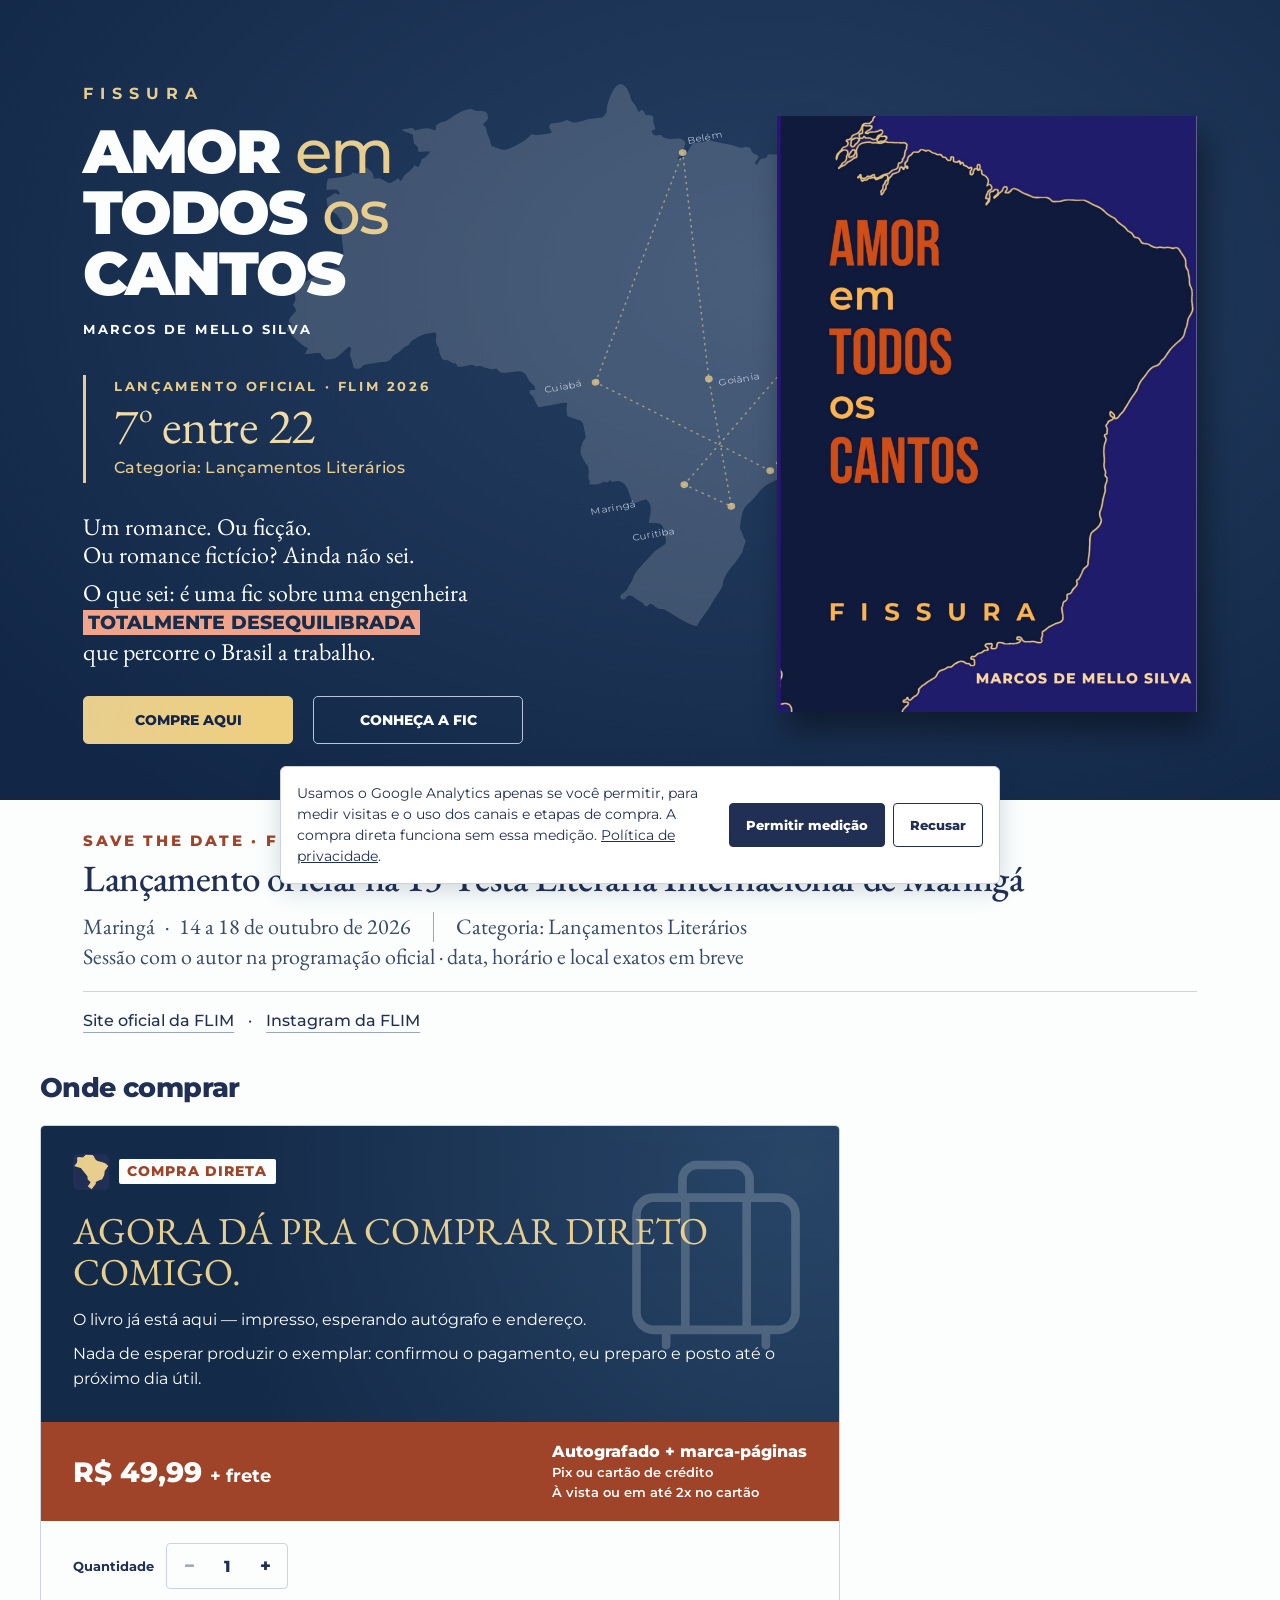
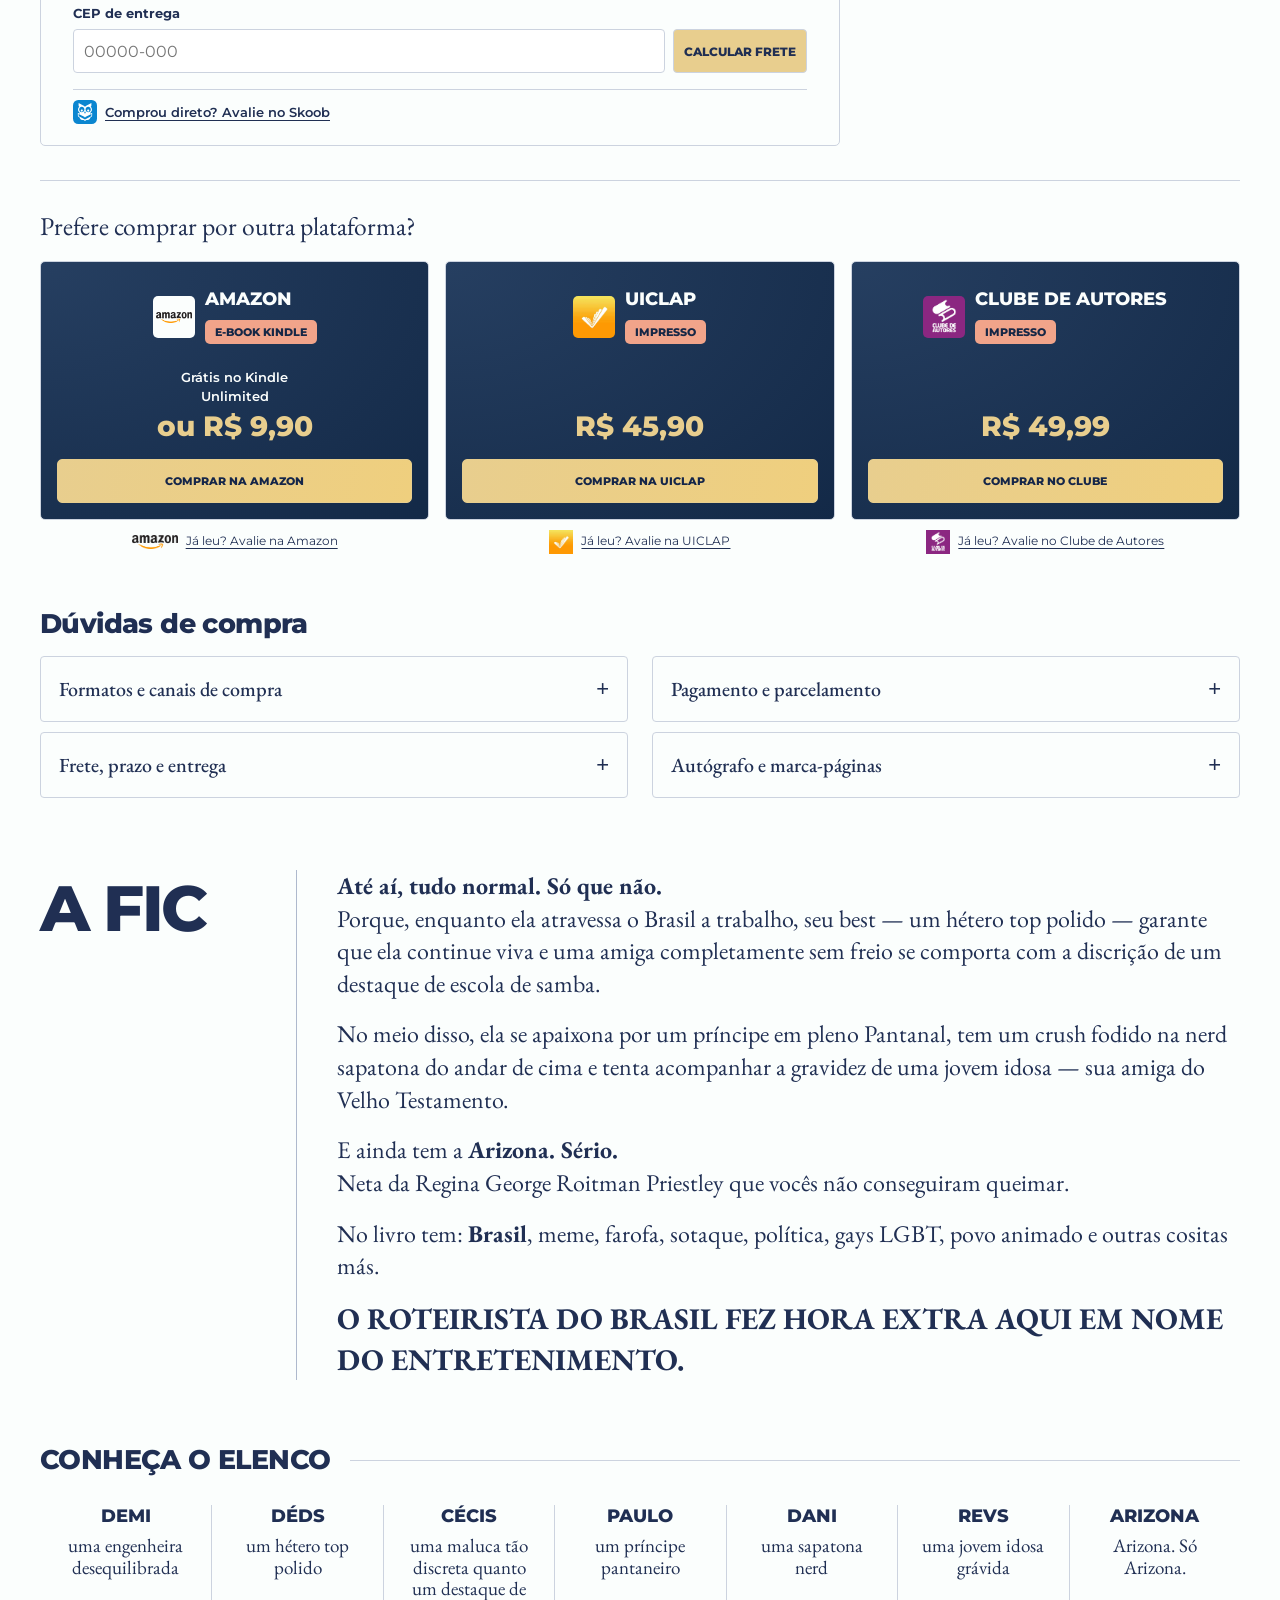
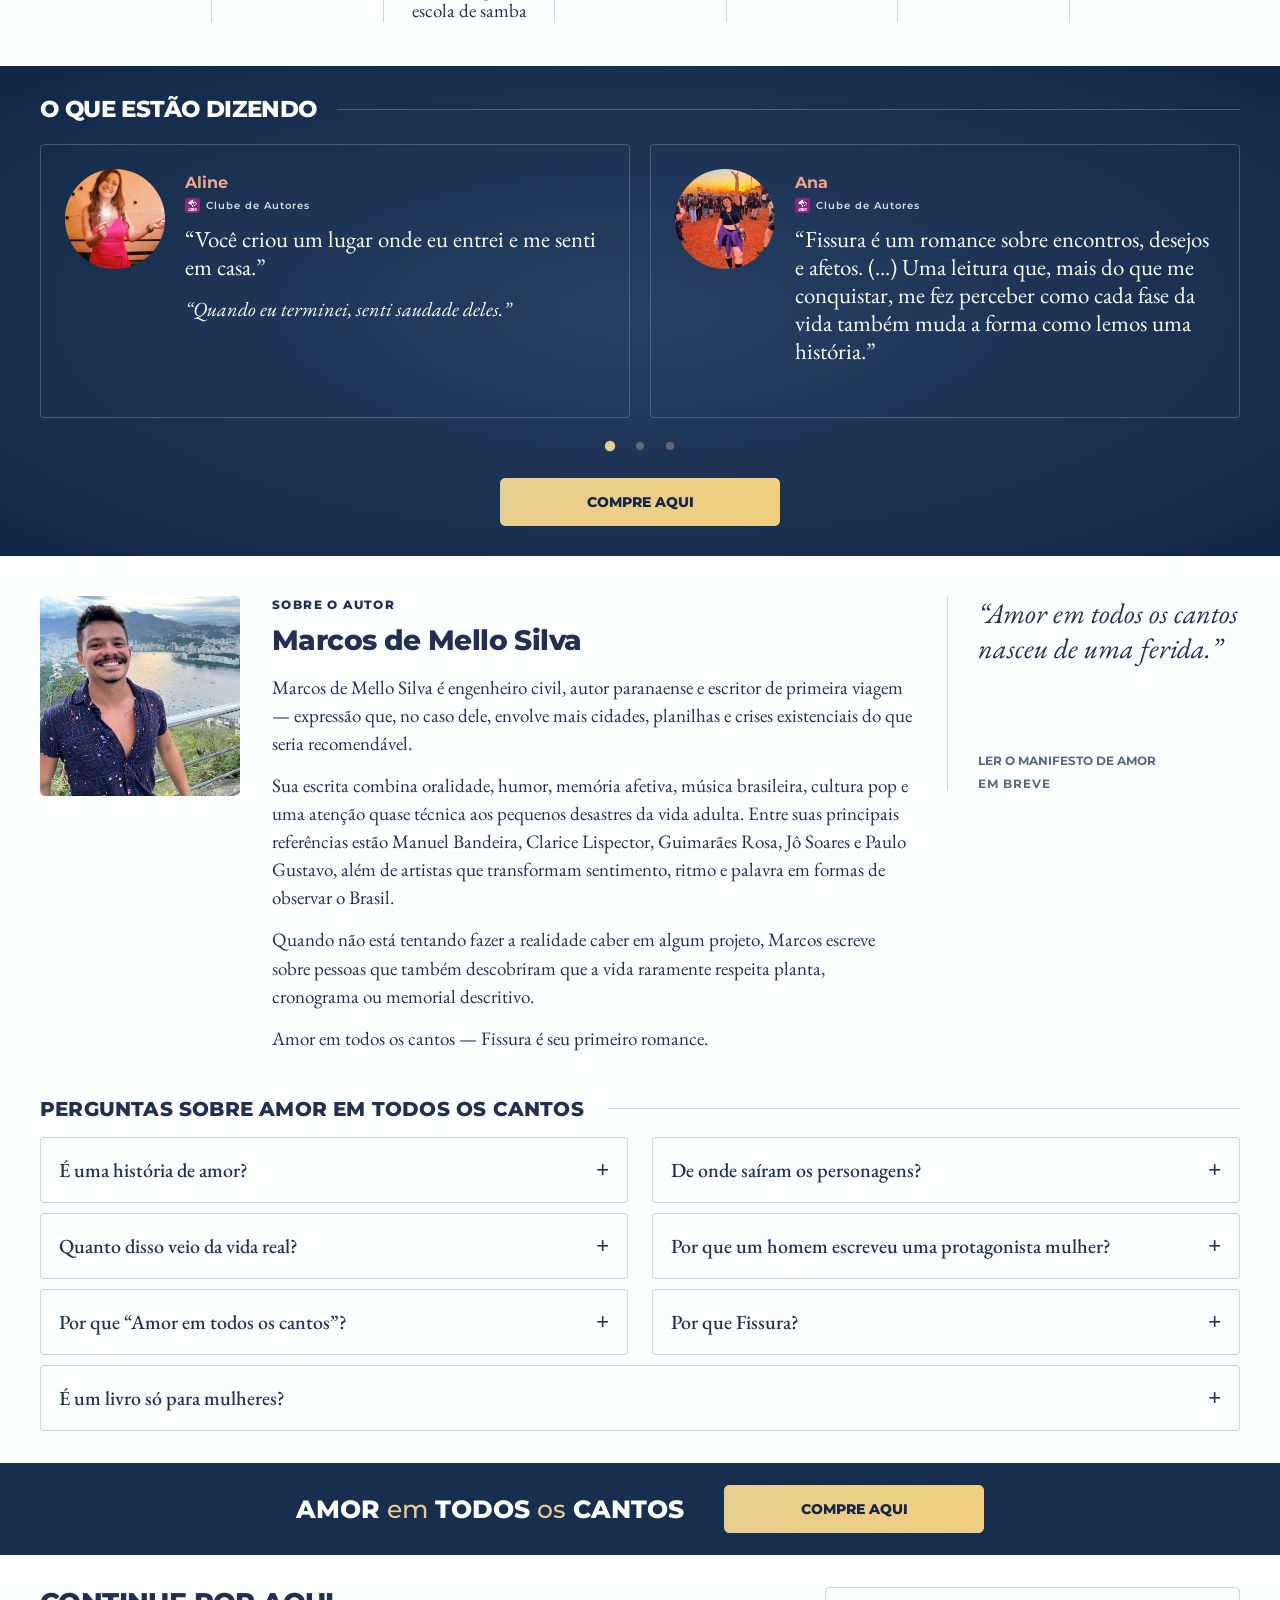
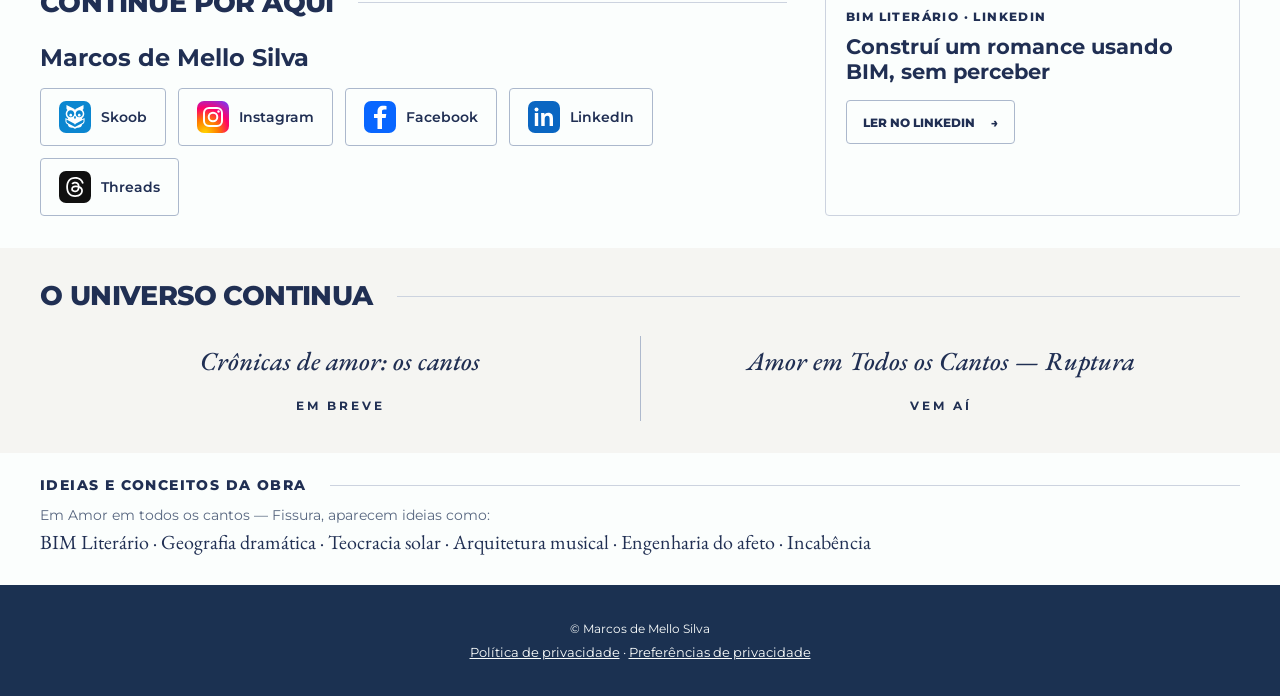
==== commit 827d9f86: "Refine map label and editorial details" ====
--- a/index.html
+++ b/index.html
@@ -25,8 +25,8 @@
 
 <link rel="preconnect" href="https://fonts.googleapis.com">
 <link rel="preconnect" href="https://fonts.gstatic.com" crossorigin>
-<link href="https://fonts.googleapis.com/css2?family=Montserrat:wght@400;500;600;700;800;900&family=EB+Garamond:ital,wght@0,400;0,500;1,400&display=swap" rel="stylesheet">
-<link rel="stylesheet" href="styles.css?v=direct-editorial-bronze-02">
+<link href="https://fonts.googleapis.com/css2?family=Montserrat:wght@400;500;600;700;800;900&family=EB+Garamond:ital,wght@0,400;0,500;0,700;1,400&display=swap" rel="stylesheet">
+<link rel="stylesheet" href="styles.css?v=fine-adjustments-01">
 
 </head>
 <body>
@@ -49,7 +49,7 @@
         <text x="711" y="745">São Paulo</text>
         <text x="378" y="544">Cuiabá</text>
         <text x="663" y="155">Belém</text>
-        <text x="472" y="597">Goiânia</text>
+        <text x="646" y="585">Goiânia</text>
         <text x="472" y="828">Curitiba</text>
         <text x="416" y="770">Maringá</text>
       </g>
--- a/styles.css
+++ b/styles.css
@@ -124,7 +124,7 @@
 .direct__commercial .card__deal { flex-direction: row; flex-wrap: wrap; align-items: baseline; gap: 4px 8px; margin: 0; text-align: left; }
 .card--direct .card__price { font-size: 28px; }
 .direct__freight { font-size: 18px; font-weight: 700; }
-.direct__perks { display: flex; flex-direction: column; gap: 2px; }
+.direct__perks { display: flex; flex-direction: column; gap: 2px; margin-left: auto; }
 .direct__benefit { margin: 0; font-weight: 800; }
 .direct__info .direct__payment { text-align: left; font-size: 13px; line-height: 1.4; }
 .card--direct > .review-link--direct { align-self: stretch; justify-content: flex-start; min-height: 44px; margin: 16px 32px 12px; padding: 8px 0; border-top: 1px solid var(--line); font-size: 13px; font-weight: 600; text-align: left; }
@@ -184,7 +184,7 @@
 .fic__text { border-left: 1px solid #aeb9cd; padding-left: 40px; font-family: var(--serif); font-size: 24px; line-height: 1.36; }
 .fic__text > p { margin-bottom: 18px; }
 .fic__text > p:first-child { margin-bottom: 0; }
-.fic__payoff { font-size: 30px; font-style: italic; margin-top: 16px; }
+.fic__payoff { font-size: 30px; font-style: normal; font-weight: 700; text-transform: uppercase; margin-top: 16px; }
 .elenco { padding-bottom: 40px; }
 .cast-track { list-style: none; display: grid; grid-template-columns: repeat(7, minmax(0, 1fr)); margin: 0; padding: 4px 0; }
 .cast-track li { min-width: 0; text-align: center; padding: 0 16px; border-left: 1px solid var(--line); }
@@ -341,6 +341,7 @@
   .direct__copy { padding: 0 18px; }
   .direct__copy + .direct__copy { padding-bottom: 22px; }
   .direct__commercial { padding: 18px; }
+  .direct__perks { width: 100%; margin-left: 0; }
   .card--direct .card__price { font-size: 24px; }
   #direct-flow { padding: 20px 18px 0; }
   .card--direct > .review-link--direct { margin: 16px 18px 12px; }
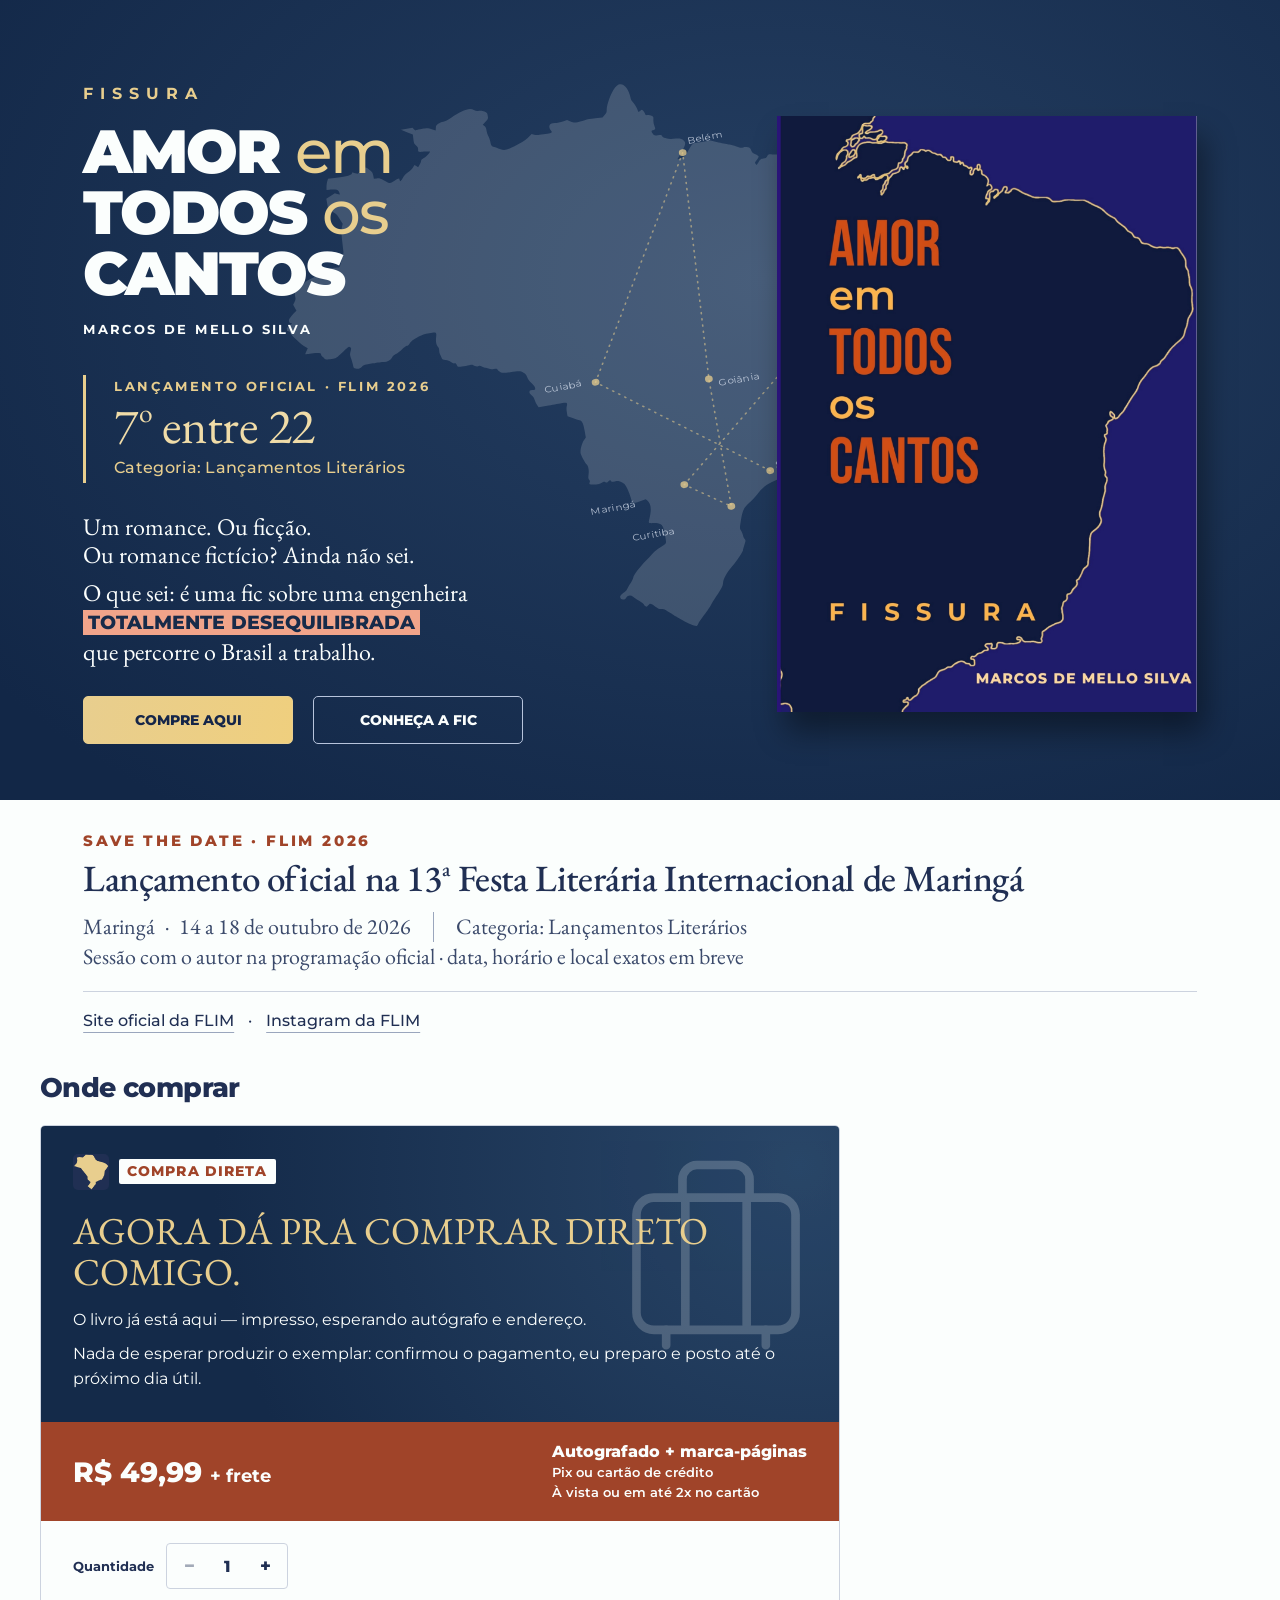
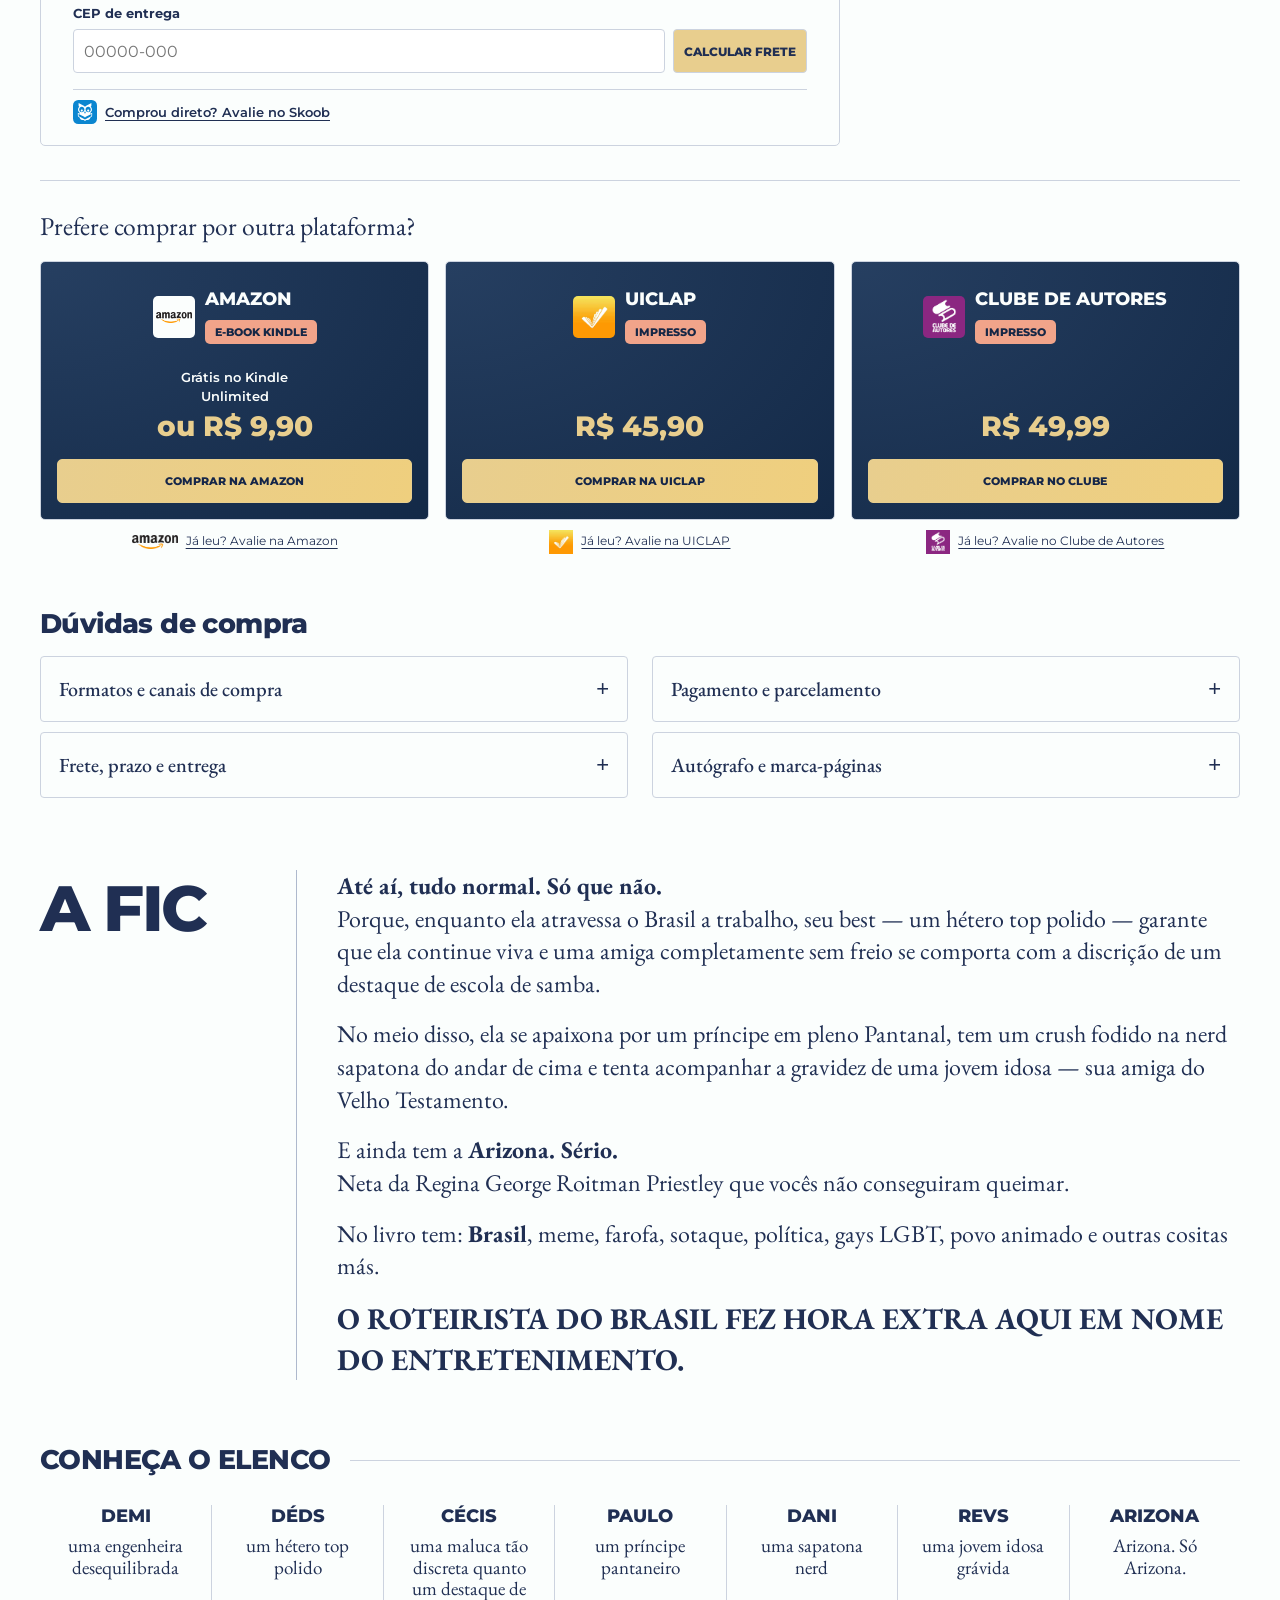
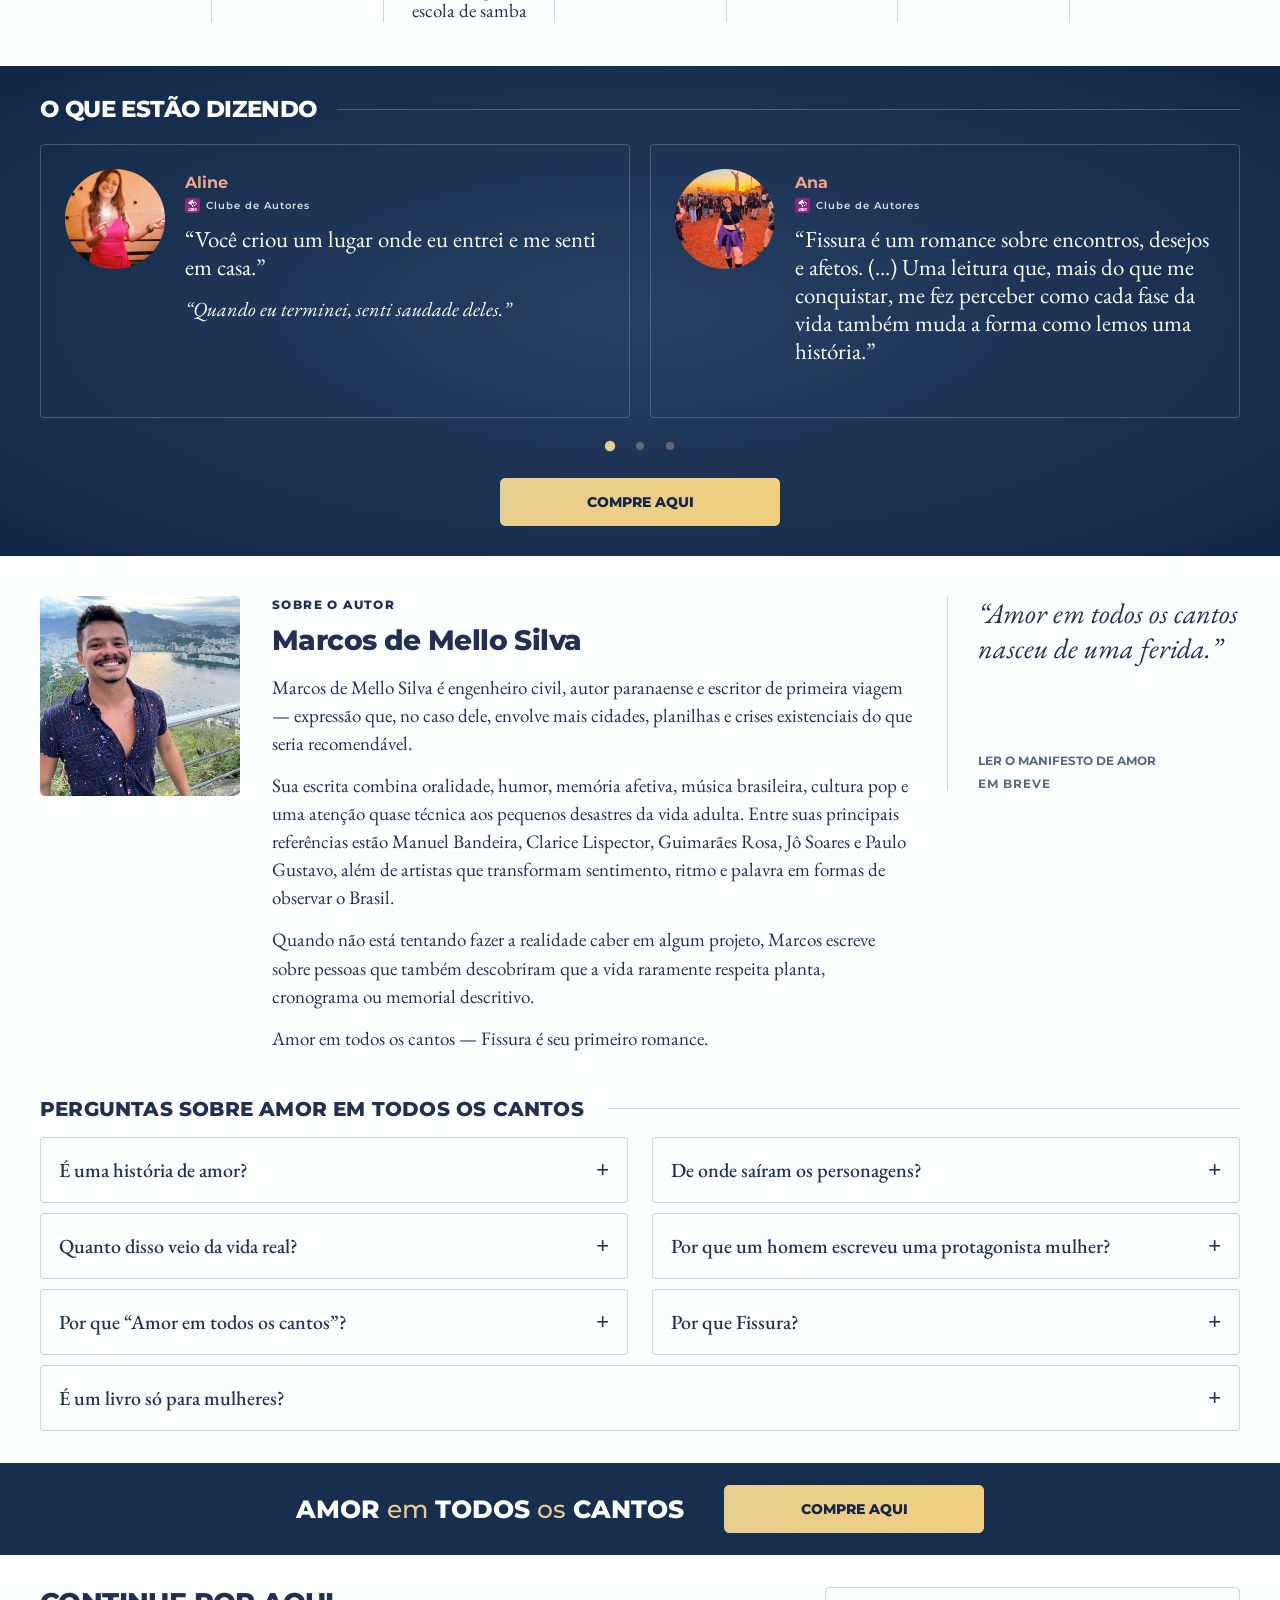
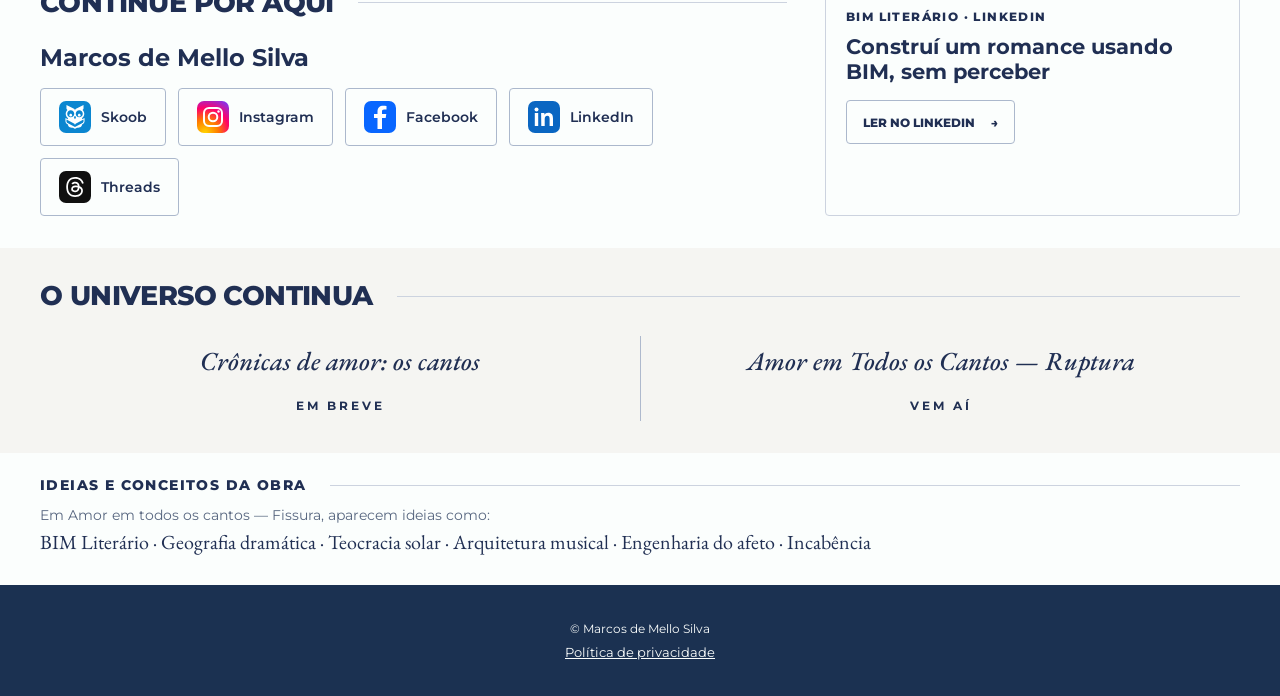
==== commit 78dbdb9b: "feat: migrate analytics from ga4 to simple analytics" ====
--- a/index.html
+++ b/index.html
@@ -344,13 +344,8 @@
 
 <footer class="footer">
   <p class="footer__texto">© Marcos de Mello Silva</p>
-  <p class="footer__links"><a href="privacidade.html">Política de privacidade</a> · <button id="privacy-preferences" type="button" class="footer__link-button">Preferências de privacidade</button></p>
+  <p class="footer__links"><a href="privacidade.html">Política de privacidade</a></p>
 </footer>
-
-<section id="privacy-banner" class="privacy-banner" role="region" aria-label="Preferências de privacidade" hidden>
-  <p class="privacy-banner__text">Usamos o Google Analytics apenas se você permitir, para medir visitas e o uso dos canais e etapas de compra. A compra direta funciona sem essa medição. <a href="privacidade.html">Política de privacidade</a>.</p>
-  <div class="privacy-banner__actions"><button id="privacy-accept" type="button">Permitir medição</button><button id="privacy-reject" type="button">Recusar</button></div>
-</section>
 
 <script>
 (function () {
@@ -474,7 +469,13 @@
   schedule();
 }());
 </script>
-<script src="assets/consent.js" defer></script>
+<script>
+window.sa_event=window.sa_event||function(){
+  var a=[].slice.call(arguments);
+  window.sa_event.q?window.sa_event.q.push(a):window.sa_event.q=[a];
+};
+</script>
+<script async src="https://scripts.simpleanalyticscdn.com/latest.js"></script>
 <script src="assets/analytics.js" defer></script>
 <script src="assets/direct-sales.js" defer></script>
 </body>
--- a/styles.css
+++ b/styles.css
@@ -159,15 +159,7 @@
 .direct__hint a { color: inherit; }
 .direct__order-status { margin-top: 10px; font-weight: 700; }
 .footer__links { font-size: 13px; margin-top: 8px; }
-.footer__links a, .footer__link-button { color: inherit; text-decoration: underline; }
-.footer__link-button { background: none; border: 0; padding: 0; font: inherit; cursor: pointer; }
-.privacy-banner { position: fixed; left: 16px; right: 16px; bottom: 16px; z-index: 50; max-width: 720px; margin: 0 auto; padding: 16px; background: #fff; color: var(--azul); border: 1px solid var(--line); border-radius: 6px; box-shadow: 0 6px 24px rgba(19, 41, 71, .18); display: flex; flex-wrap: wrap; gap: 12px; align-items: center; }
-.privacy-banner__text { flex: 1 1 320px; font-size: 14px; line-height: 1.5; margin: 0; }
-.privacy-banner__text a { color: inherit; }
-.privacy-banner__actions { display: flex; gap: 8px; flex-wrap: wrap; }
-.privacy-banner__actions button { min-height: 44px; padding: 10px 16px; border: 1px solid var(--azul); border-radius: 4px; font-weight: 800; font-size: 13px; cursor: pointer; background: #fff; color: var(--azul); }
-.privacy-banner__actions button:first-child { background: var(--azul); color: #fff; }
-.privacy-banner button:focus-visible, .footer__link-button:focus-visible { outline: 2px solid var(--dourado); outline-offset: 2px; }
+.footer__links a { color: inherit; text-decoration: underline; }
 
 /* Items in a row share one height, so an open answer never leaves a ragged grid. */
 .accordion-grid { display: grid; grid-template-columns: 1fr 1fr; gap: 10px 24px; margin-top: 16px; align-items: stretch; }
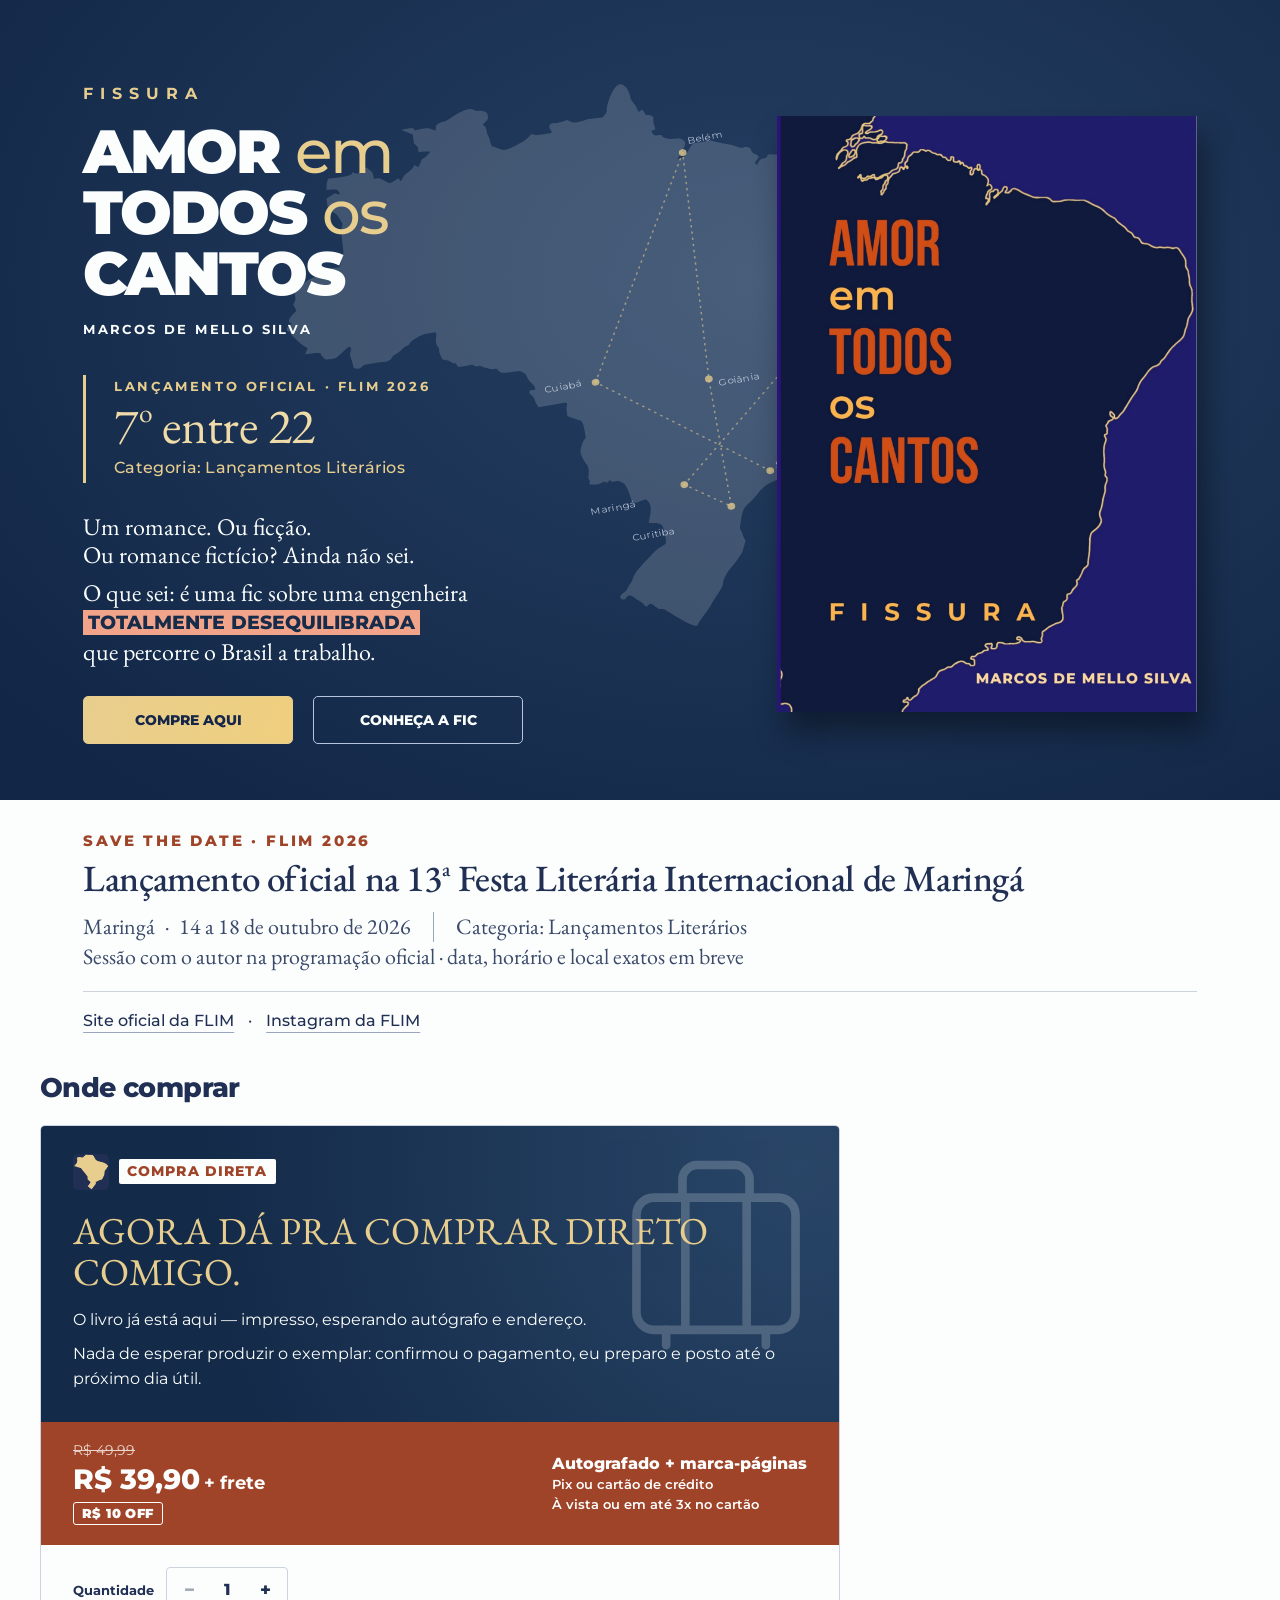
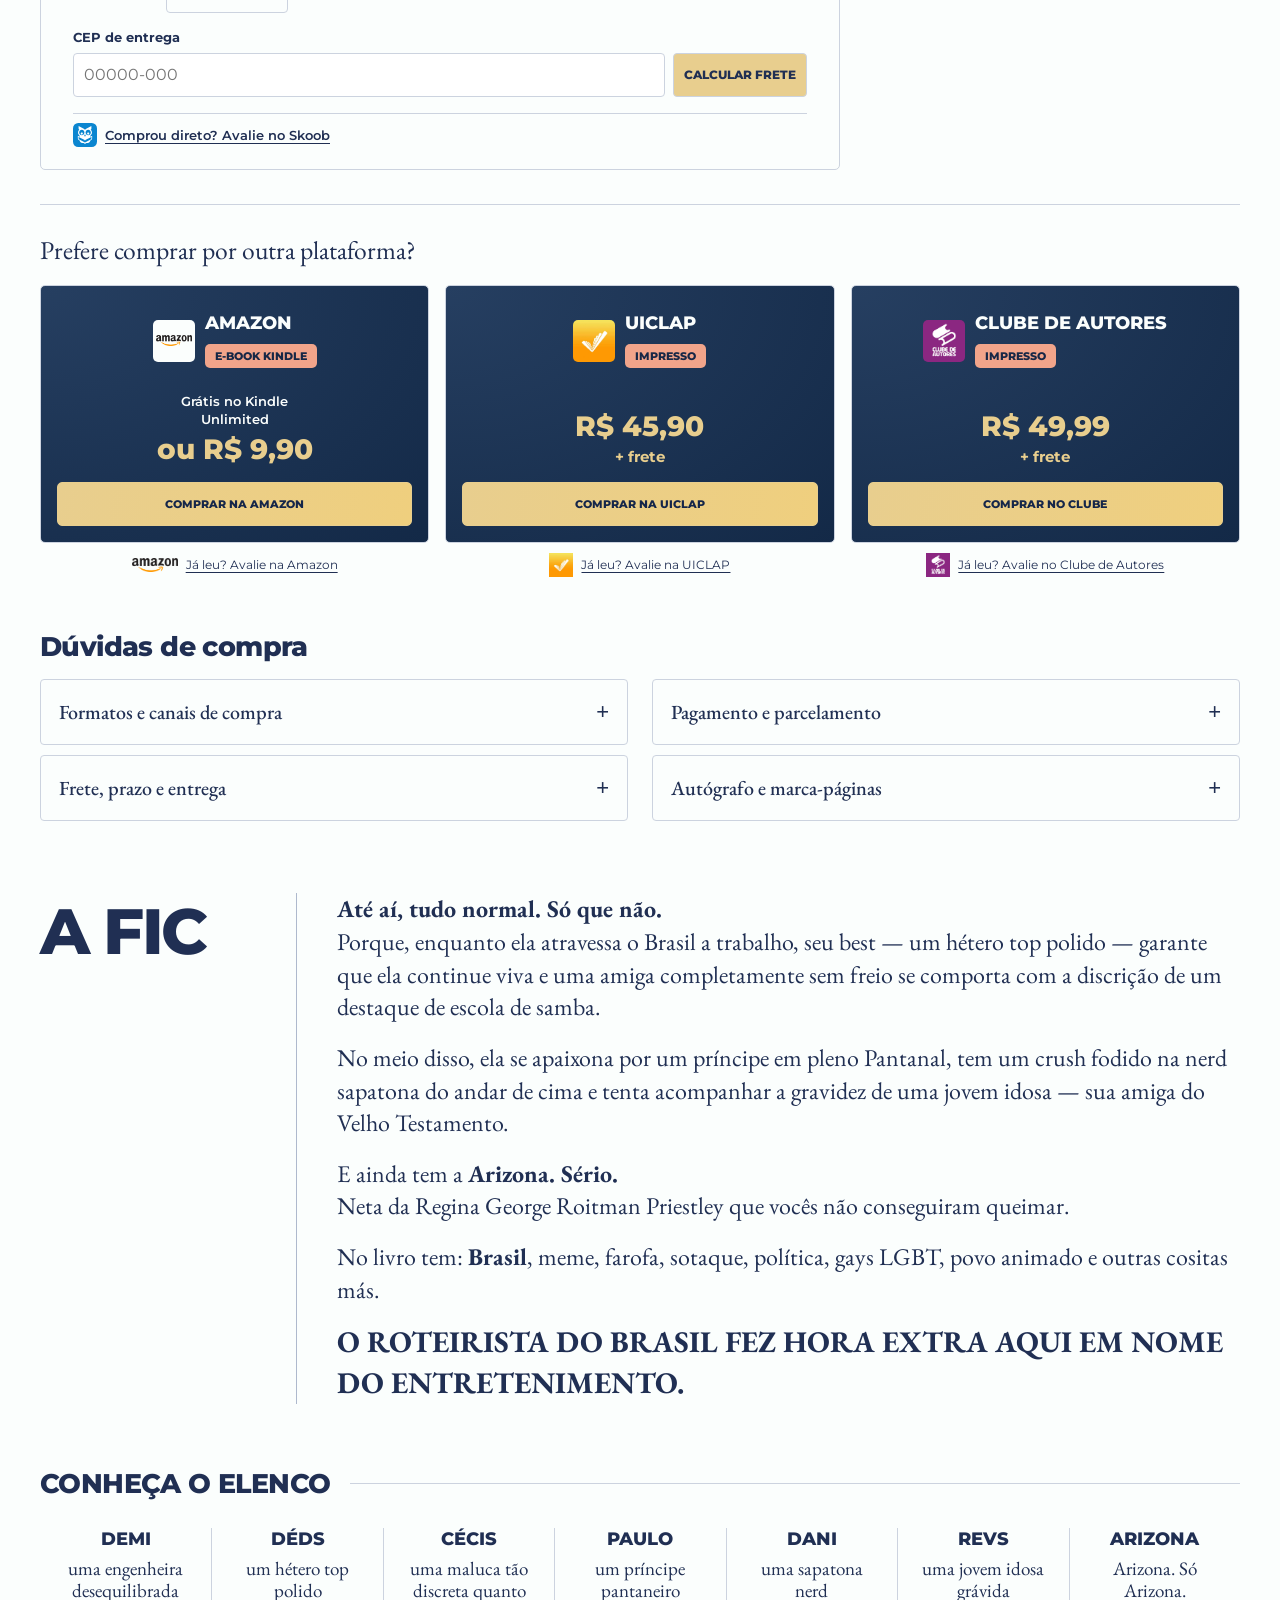
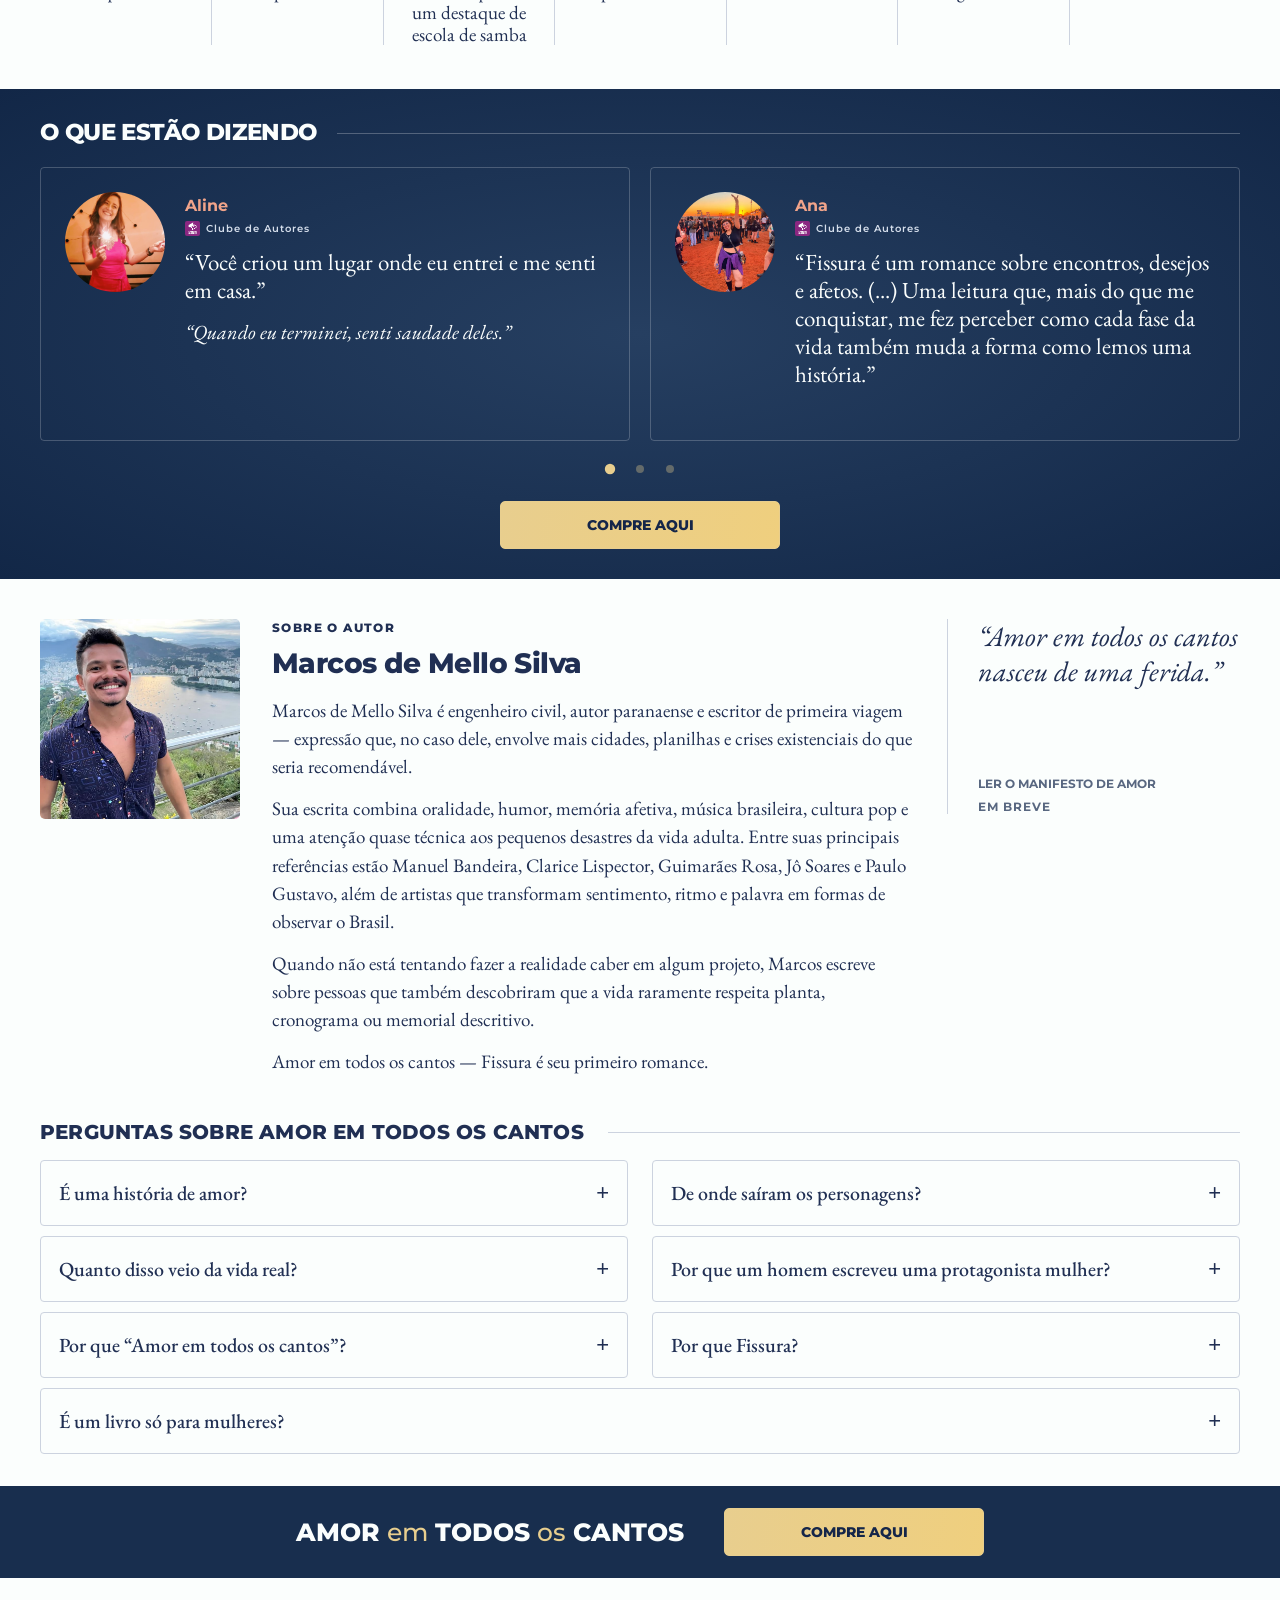
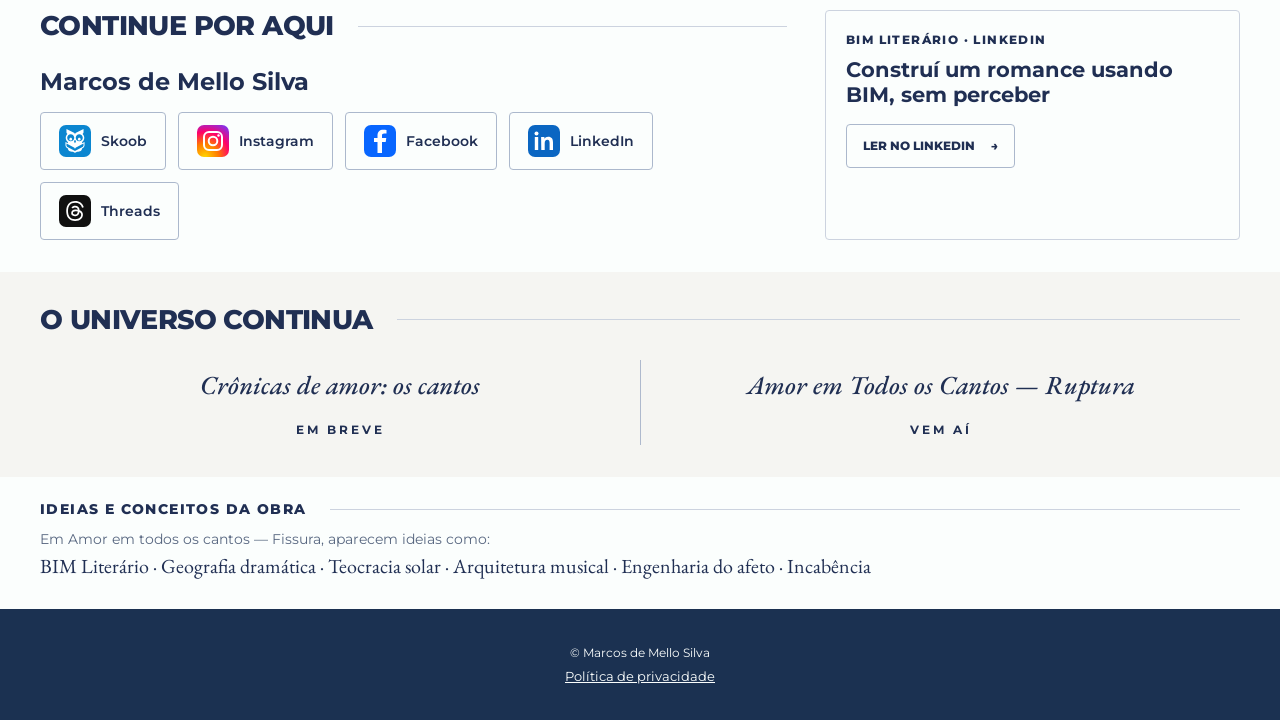
==== commit 1b3250cb: "fix: corrige apresentação comercial dos canais de compra" ====
--- a/index.html
+++ b/index.html
@@ -112,7 +112,11 @@
               <p class="direct__copy">O livro já está aqui — impresso, esperando autógrafo e endereço.</p>
               <p class="direct__copy">Nada de esperar produzir o exemplar: confirmou o pagamento, eu preparo e posto até o próximo dia útil.</p>
               <div class="direct__commercial">
-                <div class="card__deal"><span class="card__price">R$ 49,99</span><span class="direct__freight"> + frete</span></div>
+                <div class="card__deal">
+                  <span class="direct__previous-price">R$ 49,99</span>
+                  <span class="direct__current-price"><span class="card__price">Carregando…</span><span class="direct__freight"> + frete</span></span>
+                  <span class="direct__discount">R$ 10 OFF</span>
+                </div>
                 <div class="direct__perks">
                   <p class="direct__benefit">Autografado + marca-páginas</p>
                   <p id="direct-payment-methods" class="direct__payment" hidden></p>
@@ -195,7 +199,7 @@
           </div>
           <div class="card__deal">
             <span class="card__price">Carregando…</span>
-
+            <span class="card__freight"> + frete</span>
           </div>
         <span class="card__cta">COMPRAR NA UICLAP</span>
         </a>
@@ -221,7 +225,7 @@
           </div>
           <div class="card__deal">
             <span class="card__price">Carregando…</span>
-
+            <span class="card__freight"> + frete</span>
           </div>
         <span class="card__cta">COMPRAR NO CLUBE</span>
         </a>
--- a/styles.css
+++ b/styles.css
@@ -97,6 +97,7 @@
 .card__deal { text-align: center; margin-top: auto; display: flex; flex-direction: column; gap: 4px; }
 .card__benefit { font-size: 13px; line-height: 1.4; font-weight: 600; max-width: 165px; margin-inline: auto; }
 .card__price { color: var(--dourado); font-weight: 800; font-size: 28px; white-space: nowrap; }
+.card__freight { color: var(--dourado); font-size: 15px; font-weight: 700; white-space: nowrap; }
 .card__cta { padding: 10px 5px; font-size: 11px; min-height: 44px; }
 .card--direct { background: var(--branco); color: var(--azul); }
 .card--direct[hidden], .card--direct [hidden] { display: none !important; }
@@ -121,9 +122,12 @@
 .direct__copy { position: relative; z-index: 1; max-width: 70ch; margin: 0; padding: 0 32px; font-size: 16px; line-height: 1.55; }
 .direct__copy + .direct__copy { margin-top: 10px; padding-bottom: 30px; }
 .direct__commercial { position: relative; z-index: 1; display: flex; flex-wrap: wrap; align-items: center; gap: 12px 20px; padding: 20px 32px; background: #a04429; color: var(--branco); }
-.direct__commercial .card__deal { flex-direction: row; flex-wrap: wrap; align-items: baseline; gap: 4px 8px; margin: 0; text-align: left; }
+.direct__commercial .card__deal { align-items: flex-start; gap: 3px; margin: 0; text-align: left; }
 .card--direct .card__price { font-size: 28px; }
+.direct__previous-price { font-size: 14px; line-height: 1.2; opacity: .78; text-decoration: line-through; }
+.direct__current-price { display: flex; flex-wrap: wrap; align-items: baseline; gap: 4px; }
 .direct__freight { font-size: 18px; font-weight: 700; }
+.direct__discount { display: inline-flex; margin-top: 3px; padding: 4px 8px; border: 1px solid currentColor; border-radius: 3px; font-size: 13px; line-height: 1; font-weight: 900; letter-spacing: .03em; }
 .direct__perks { display: flex; flex-direction: column; gap: 2px; margin-left: auto; }
 .direct__benefit { margin: 0; font-weight: 800; }
 .direct__info .direct__payment { text-align: left; font-size: 13px; line-height: 1.4; }
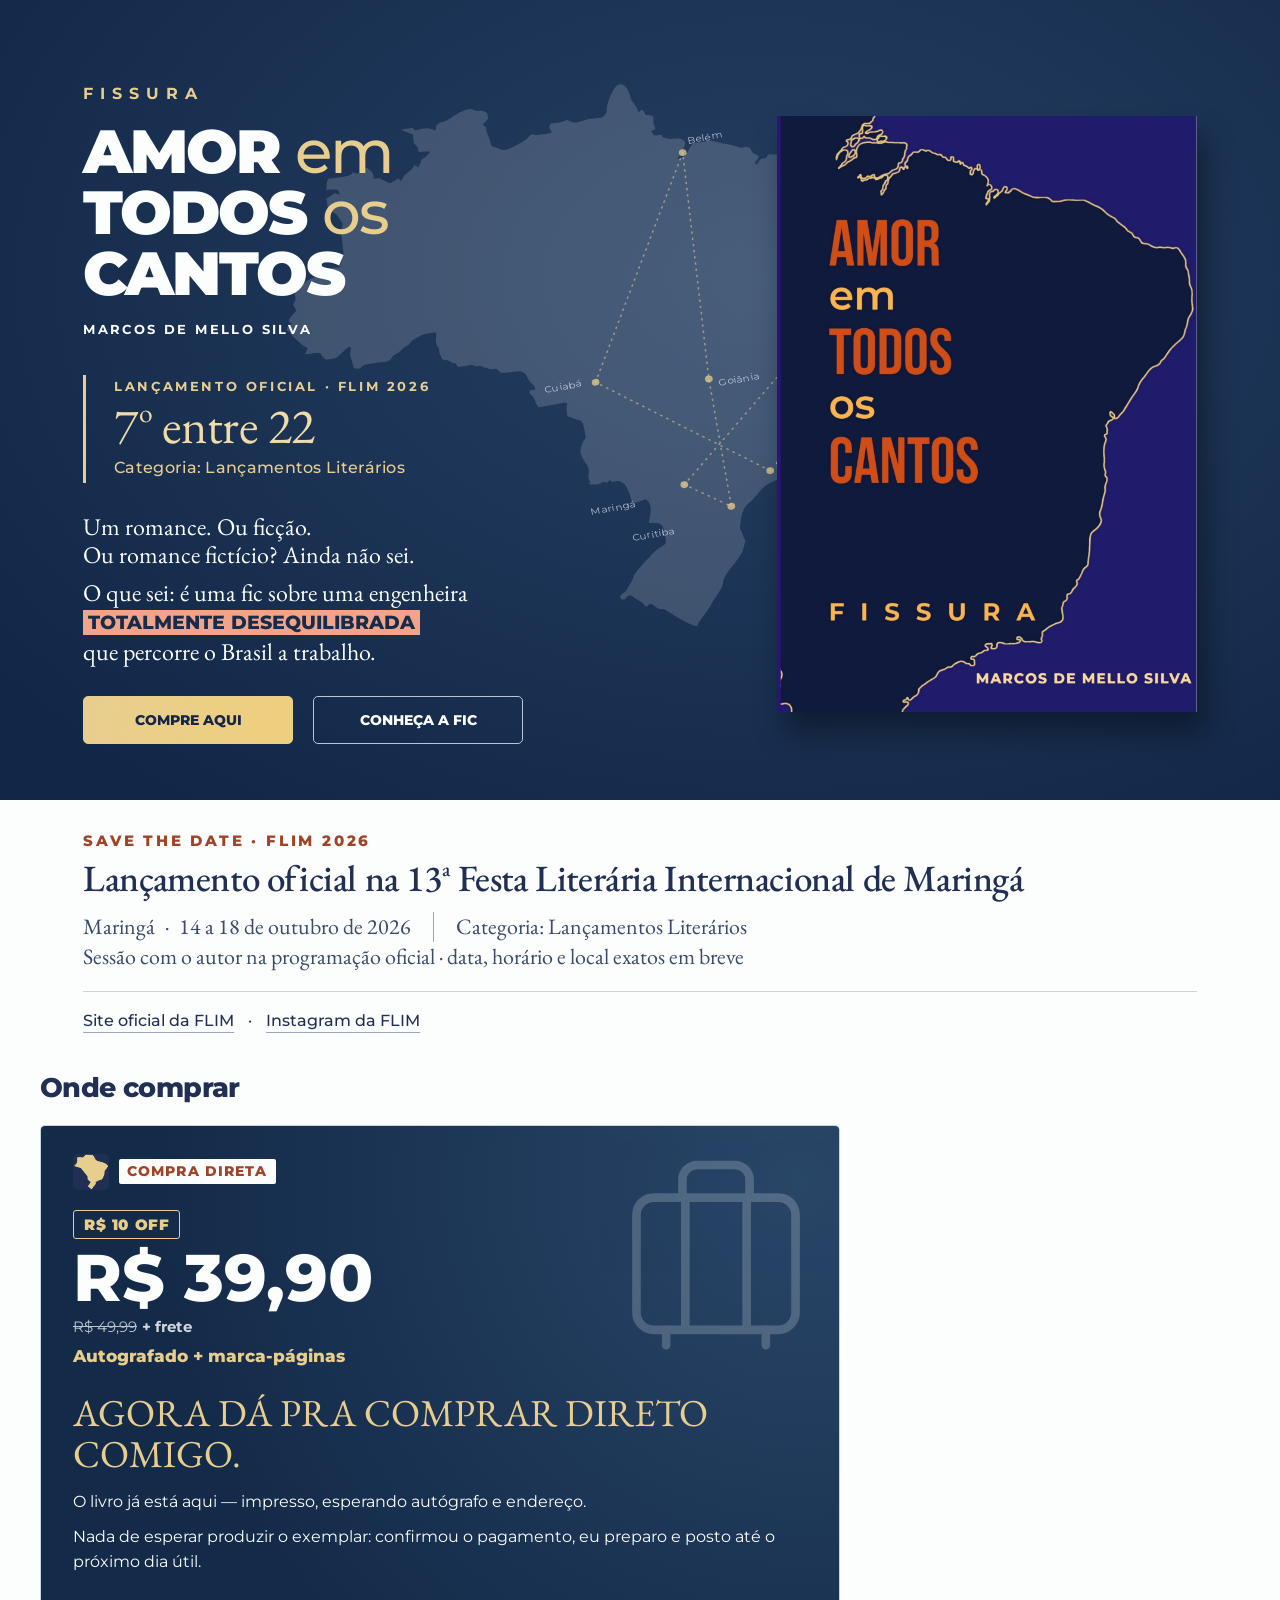
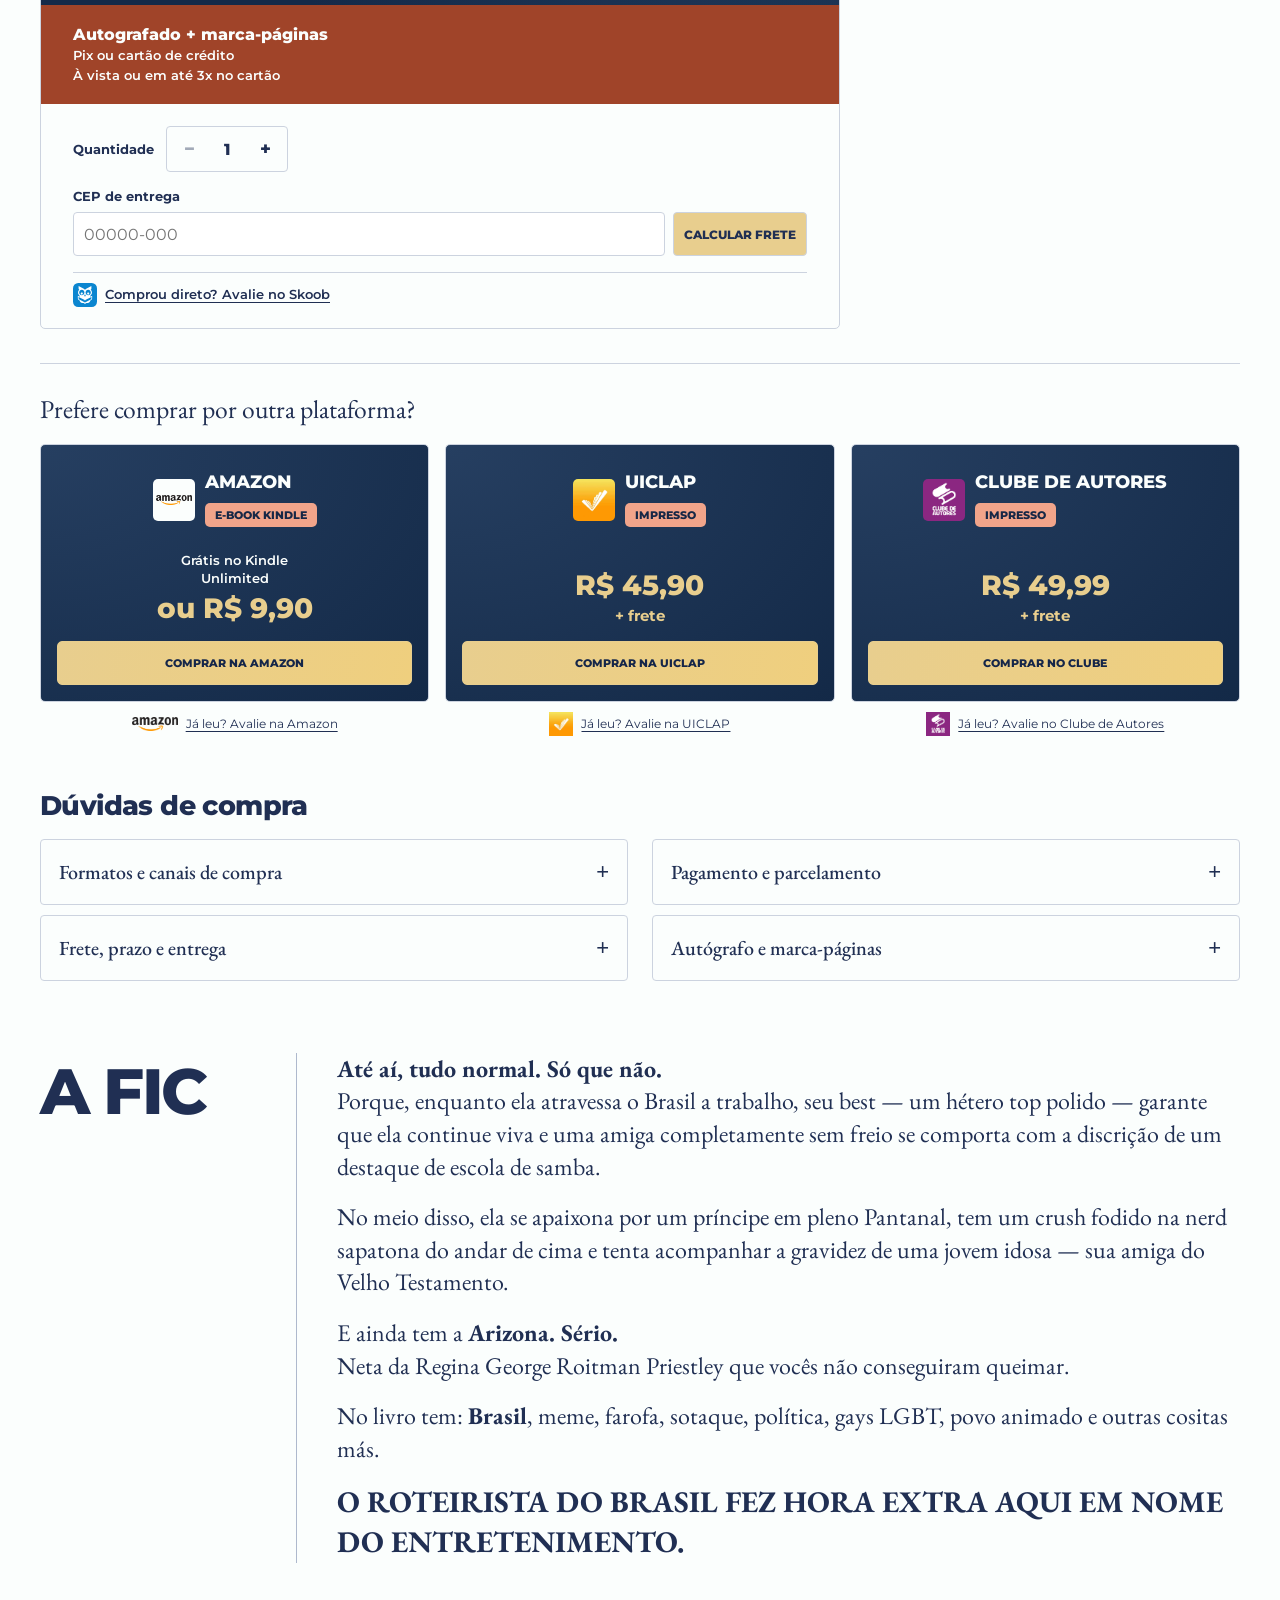
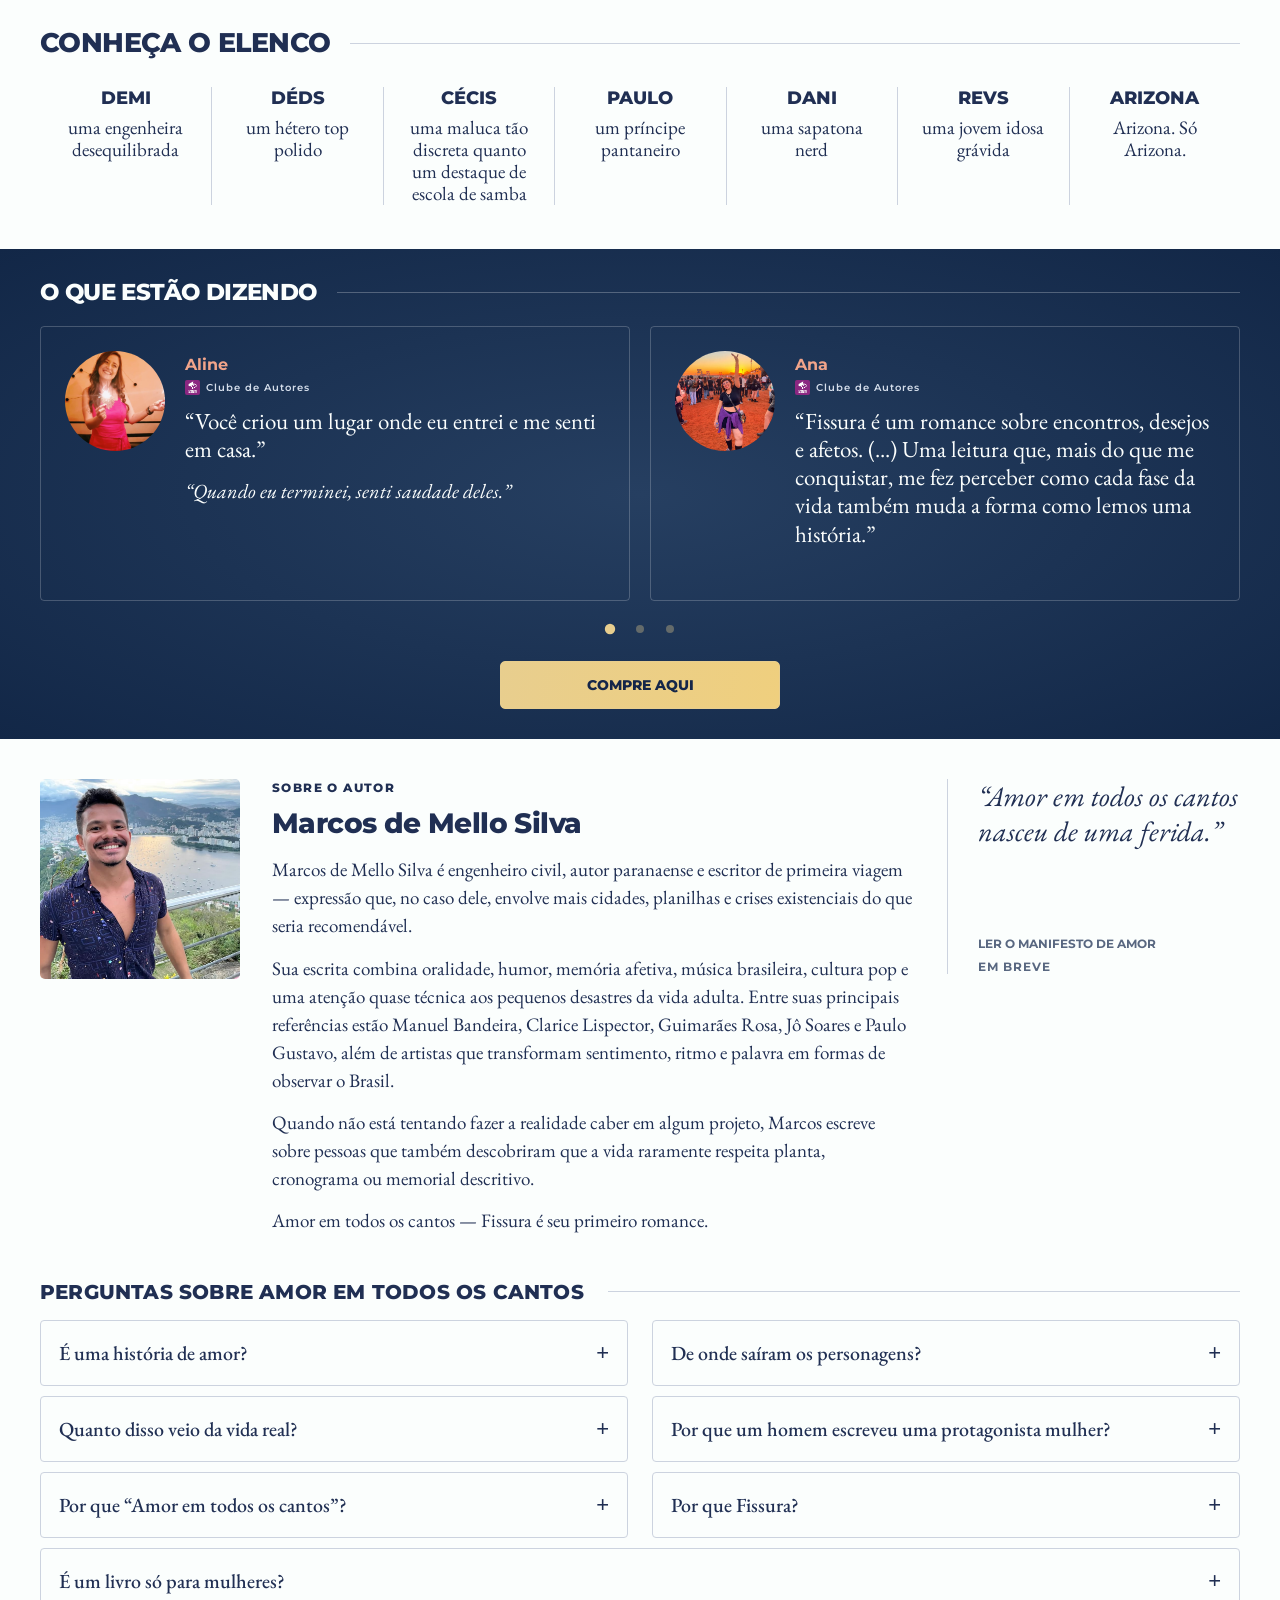
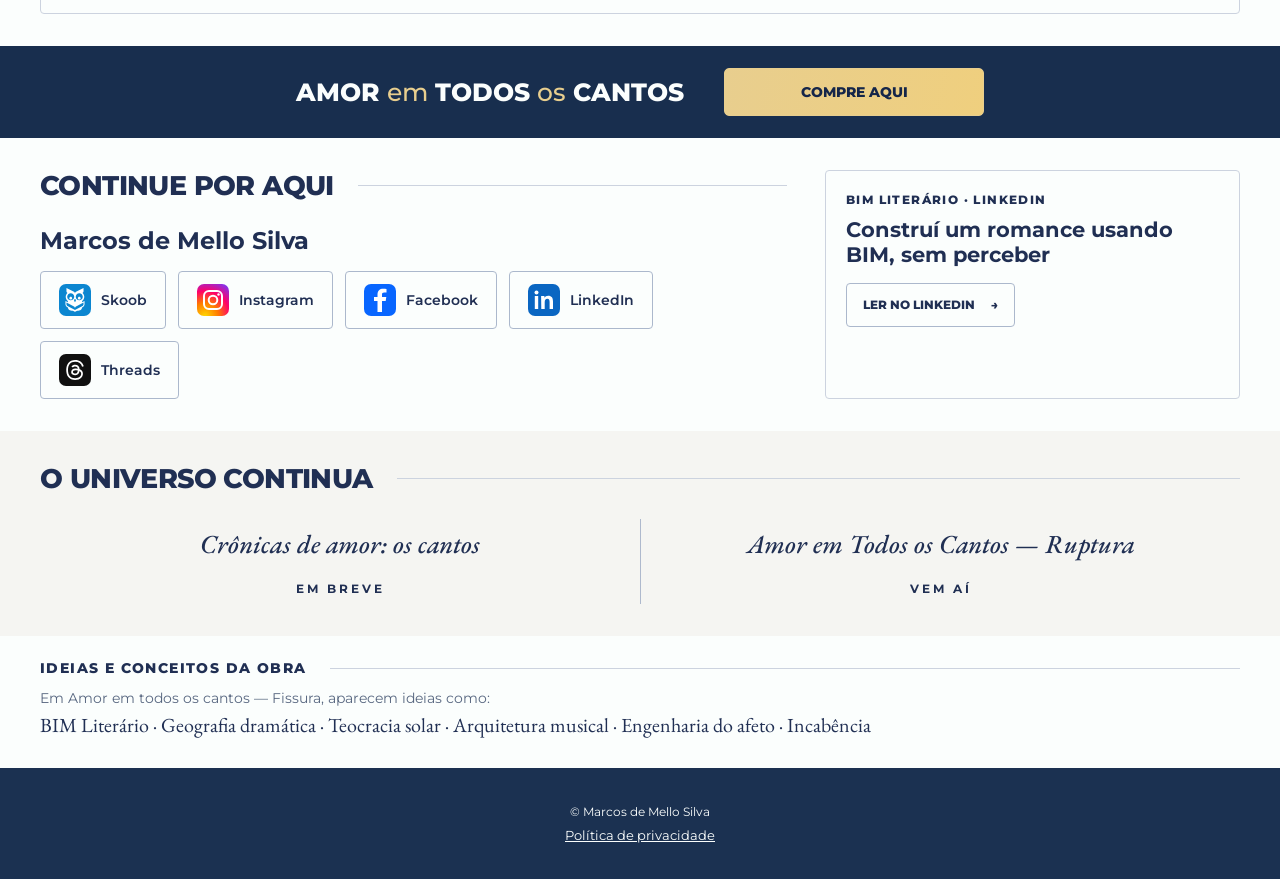
==== commit 5150fadc: "fix: destaca oferta da compra direta" ====
--- a/index.html
+++ b/index.html
@@ -108,15 +108,16 @@
                 <span class="card__format">Autografado + marca-páginas</span></span>
             </div>
             <div id="direct-active-offer" hidden>
+              <div class="direct__offer">
+                <span class="direct__discount">R$ 10 OFF</span>
+                <span class="direct__current-price"><span class="card__price">Carregando…</span></span>
+                <span class="direct__reference"><span class="direct__previous-price">R$ 49,99</span><span class="direct__freight"> + frete</span></span>
+                <p class="direct__benefit direct__benefit--offer">Autografado + marca-páginas</p>
+              </div>
               <p class="direct__headline">AGORA DÁ PRA COMPRAR DIRETO COMIGO.</p>
               <p class="direct__copy">O livro já está aqui — impresso, esperando autógrafo e endereço.</p>
               <p class="direct__copy">Nada de esperar produzir o exemplar: confirmou o pagamento, eu preparo e posto até o próximo dia útil.</p>
               <div class="direct__commercial">
-                <div class="card__deal">
-                  <span class="direct__previous-price">R$ 49,99</span>
-                  <span class="direct__current-price"><span class="card__price">Carregando…</span><span class="direct__freight"> + frete</span></span>
-                  <span class="direct__discount">R$ 10 OFF</span>
-                </div>
                 <div class="direct__perks">
                   <p class="direct__benefit">Autografado + marca-páginas</p>
                   <p id="direct-payment-methods" class="direct__payment" hidden></p>
--- a/styles.css
+++ b/styles.css
@@ -118,18 +118,19 @@
 .direct__info::after { content: ""; position: absolute; top: 16px; right: 8px; width: 230px; height: 230px; background: url("assets/direct-suitcase.svg") center / contain no-repeat; opacity: .2; pointer-events: none; }
 .direct__info .card__info { position: relative; z-index: 1; justify-content: flex-start; min-height: 0; padding: 28px 32px 0; }
 #direct-active-offer { display: flex; flex-direction: column; }
-.direct__headline { position: relative; z-index: 1; margin: 20px 0 16px; padding: 0 32px; font-family: var(--serif); font-size: clamp(25px, 3vw, 38px); line-height: 1.08; color: var(--dourado); }
+.direct__offer { position: relative; z-index: 1; display: flex; flex-direction: column; align-items: flex-start; margin-top: 20px; padding: 0 32px; }
+.direct__discount { display: inline-flex; margin-bottom: 7px; padding: 6px 10px; border: 1px solid var(--dourado); border-radius: 3px; color: var(--dourado); font-size: 15px; line-height: 1; font-weight: 900; letter-spacing: .04em; }
+.direct__offer .card__price { color: var(--branco); font-size: clamp(46px, 7vw, 66px); line-height: .98; }
+.direct__reference { display: flex; flex-wrap: wrap; align-items: baseline; gap: 5px; margin-top: 7px; }
+.direct__previous-price { font-size: 15px; line-height: 1.2; opacity: .72; text-decoration: line-through; }
+.direct__freight { color: var(--branco); font-size: 15px; font-weight: 700; opacity: .82; }
+.direct__benefit { margin: 0; font-weight: 800; }
+.direct__benefit--offer { margin-top: 10px; color: var(--dourado); font-size: 17px; }
+.direct__headline { position: relative; z-index: 1; margin: 26px 0 16px; padding: 0 32px; font-family: var(--serif); font-size: clamp(25px, 3vw, 38px); line-height: 1.08; color: var(--dourado); }
 .direct__copy { position: relative; z-index: 1; max-width: 70ch; margin: 0; padding: 0 32px; font-size: 16px; line-height: 1.55; }
 .direct__copy + .direct__copy { margin-top: 10px; padding-bottom: 30px; }
 .direct__commercial { position: relative; z-index: 1; display: flex; flex-wrap: wrap; align-items: center; gap: 12px 20px; padding: 20px 32px; background: #a04429; color: var(--branco); }
-.direct__commercial .card__deal { align-items: flex-start; gap: 3px; margin: 0; text-align: left; }
-.card--direct .card__price { font-size: 28px; }
-.direct__previous-price { font-size: 14px; line-height: 1.2; opacity: .78; text-decoration: line-through; }
-.direct__current-price { display: flex; flex-wrap: wrap; align-items: baseline; gap: 4px; }
-.direct__freight { font-size: 18px; font-weight: 700; }
-.direct__discount { display: inline-flex; margin-top: 3px; padding: 4px 8px; border: 1px solid currentColor; border-radius: 3px; font-size: 13px; line-height: 1; font-weight: 900; letter-spacing: .03em; }
-.direct__perks { display: flex; flex-direction: column; gap: 2px; margin-left: auto; }
-.direct__benefit { margin: 0; font-weight: 800; }
+.direct__perks { display: flex; flex-direction: column; gap: 2px; }
 .direct__info .direct__payment { text-align: left; font-size: 13px; line-height: 1.4; }
 .card--direct > .review-link--direct { align-self: stretch; justify-content: flex-start; min-height: 44px; margin: 16px 32px 12px; padding: 8px 0; border-top: 1px solid var(--line); font-size: 13px; font-weight: 600; text-align: left; }
 #direct-flow { min-width: 0; padding: 22px 32px 0; }
@@ -333,12 +334,13 @@
   .card.card--direct { padding: 0; }
   .direct__info .card__info { padding: 20px 18px 0; }
   .direct__info::after { top: 24px; right: -38px; width: 190px; height: 190px; }
+  .direct__offer { margin-top: 18px; padding: 0 18px; }
+  .direct__offer .card__price { font-size: clamp(44px, 14vw, 58px); }
   .direct__headline { margin-top: 18px; padding: 0 18px; font-size: 28px; }
   .direct__copy { padding: 0 18px; }
   .direct__copy + .direct__copy { padding-bottom: 22px; }
   .direct__commercial { padding: 18px; }
-  .direct__perks { width: 100%; margin-left: 0; }
-  .card--direct .card__price { font-size: 24px; }
+  .direct__perks { width: 100%; }
   #direct-flow { padding: 20px 18px 0; }
   .card--direct > .review-link--direct { margin: 16px 18px 12px; }
   .direct__cep { flex-direction: column; }
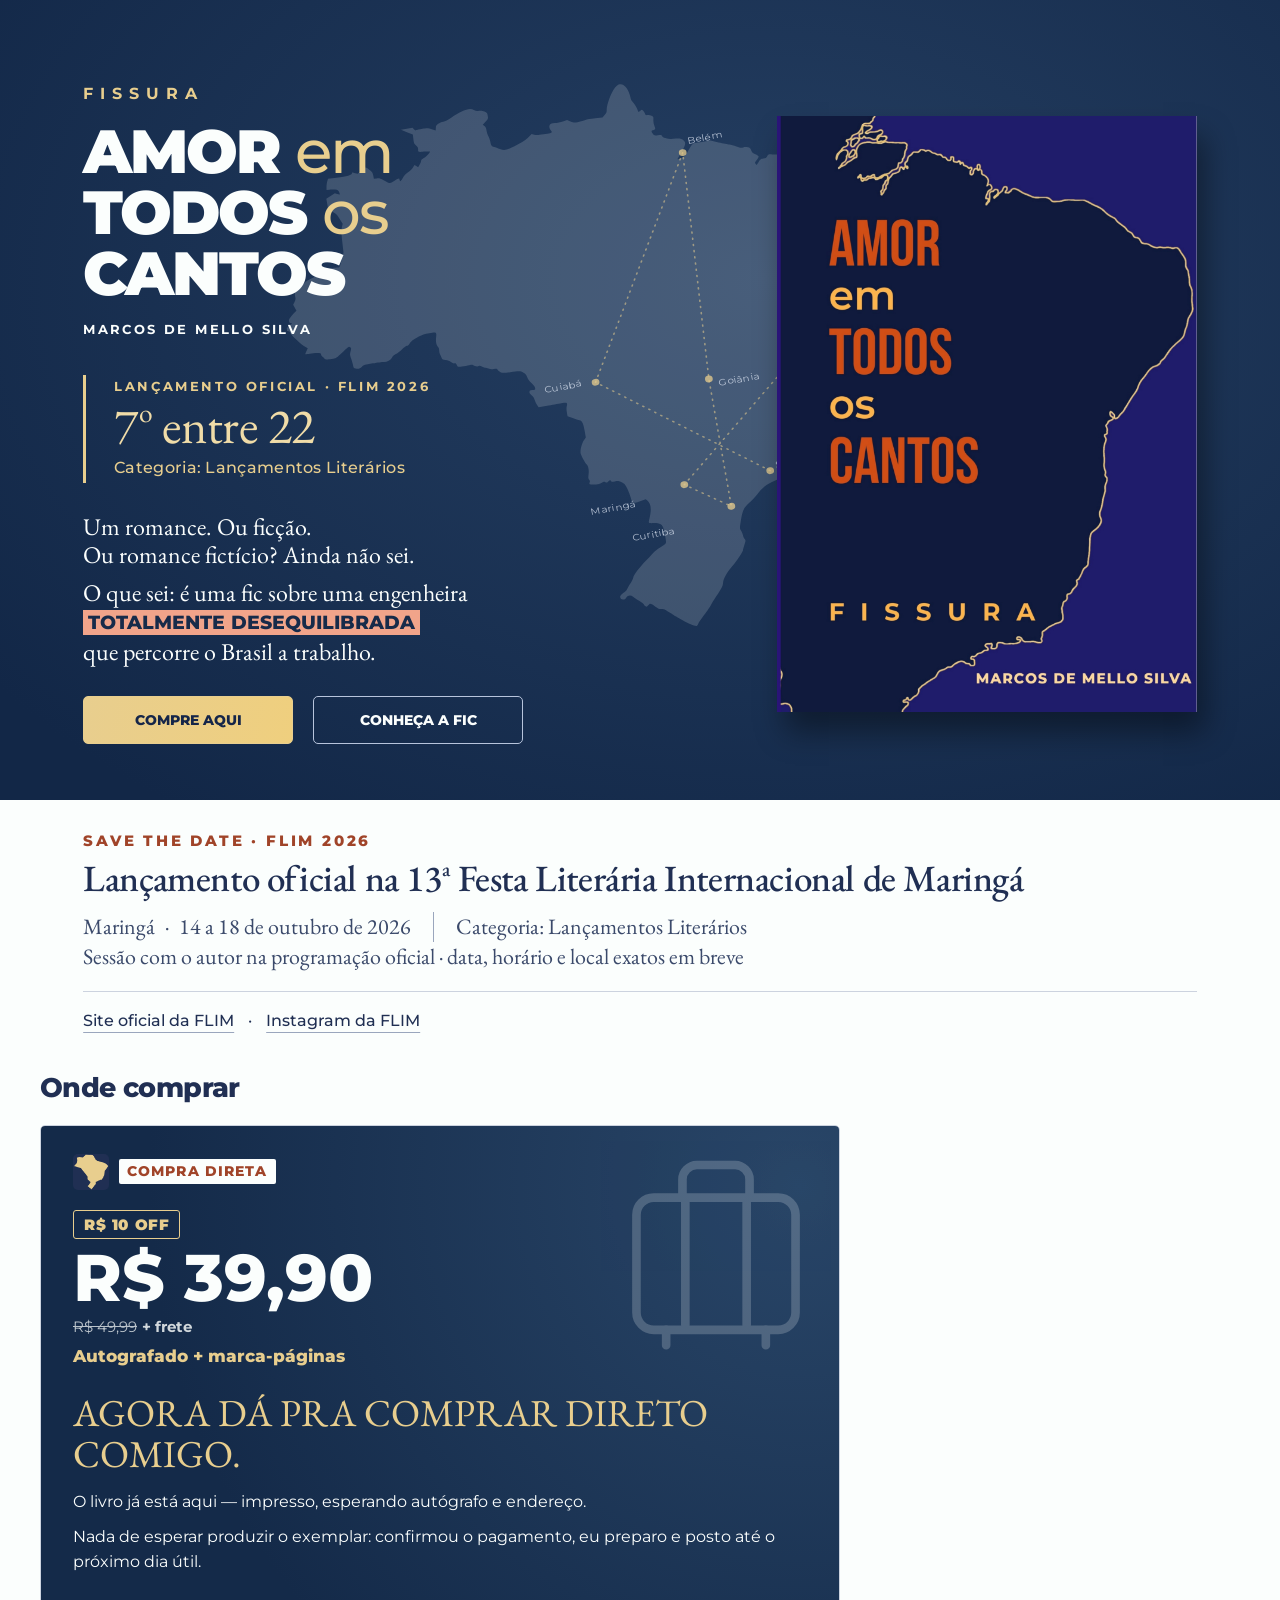
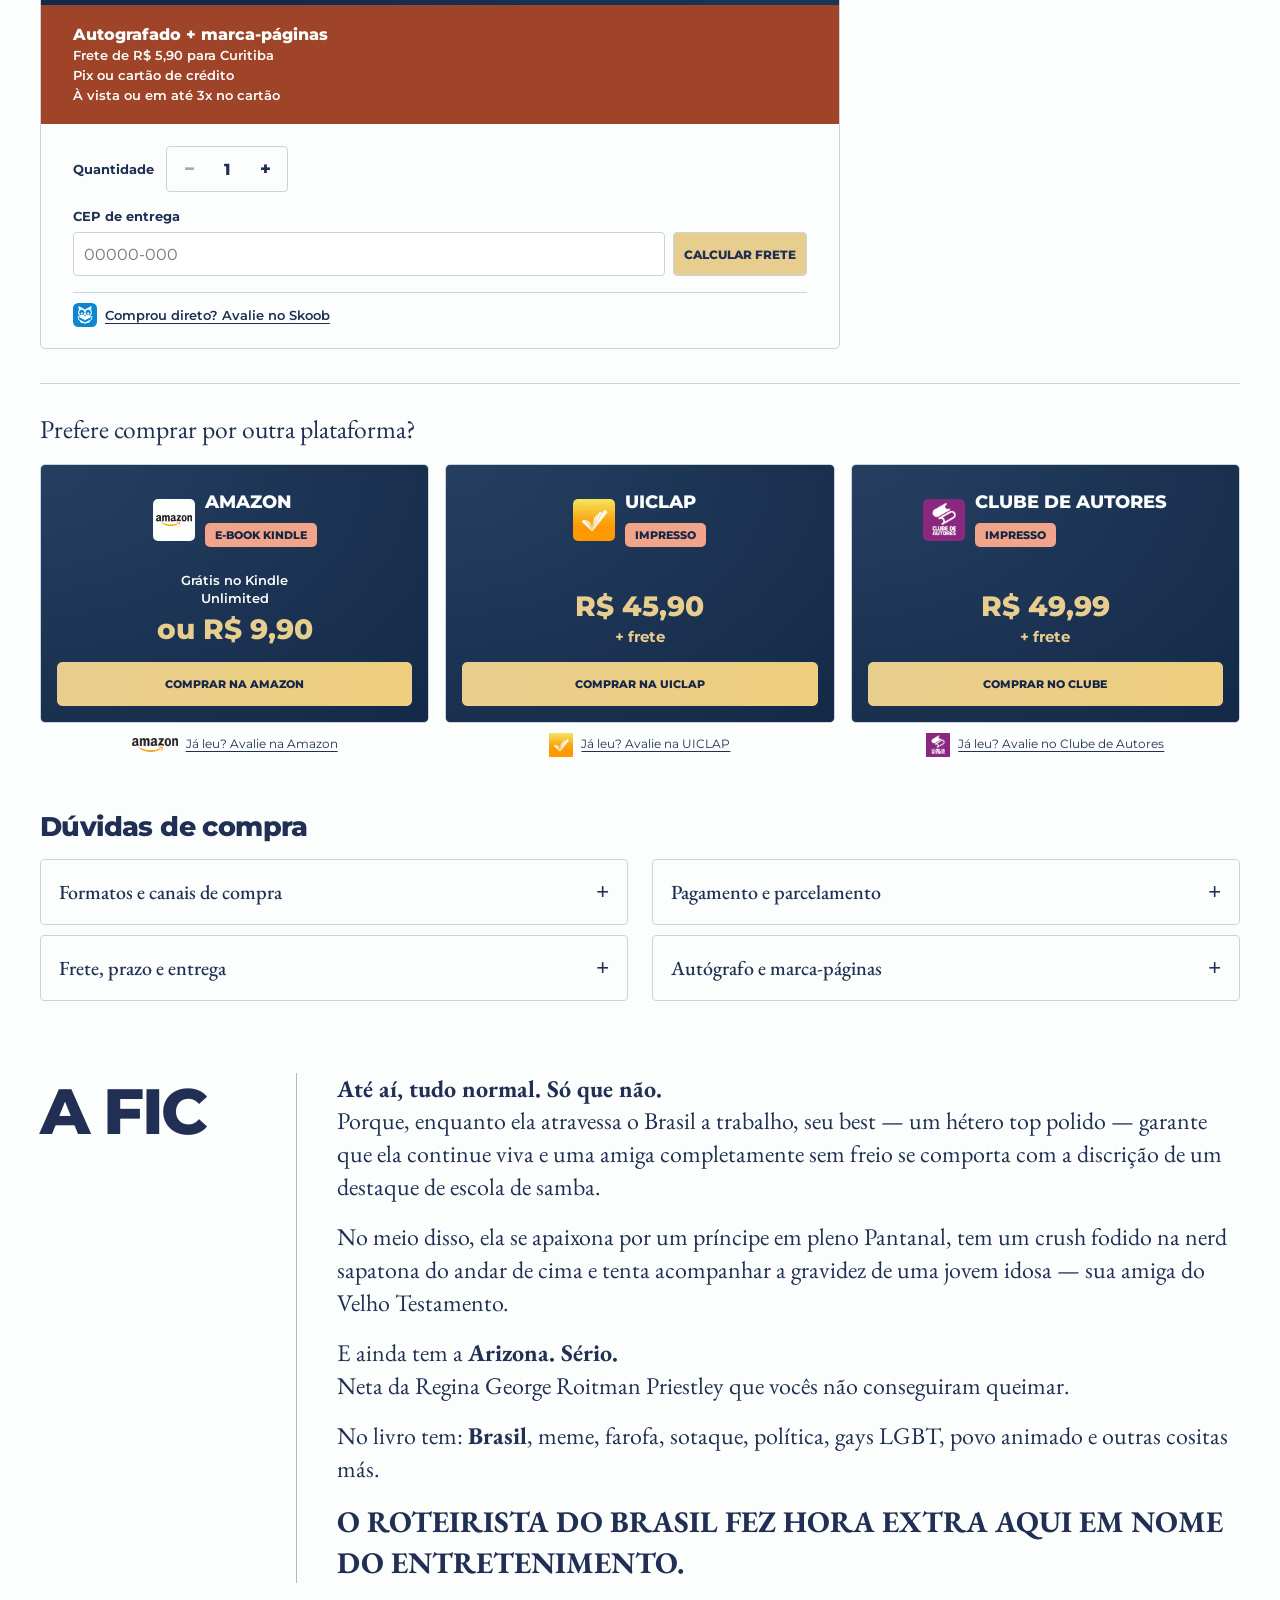
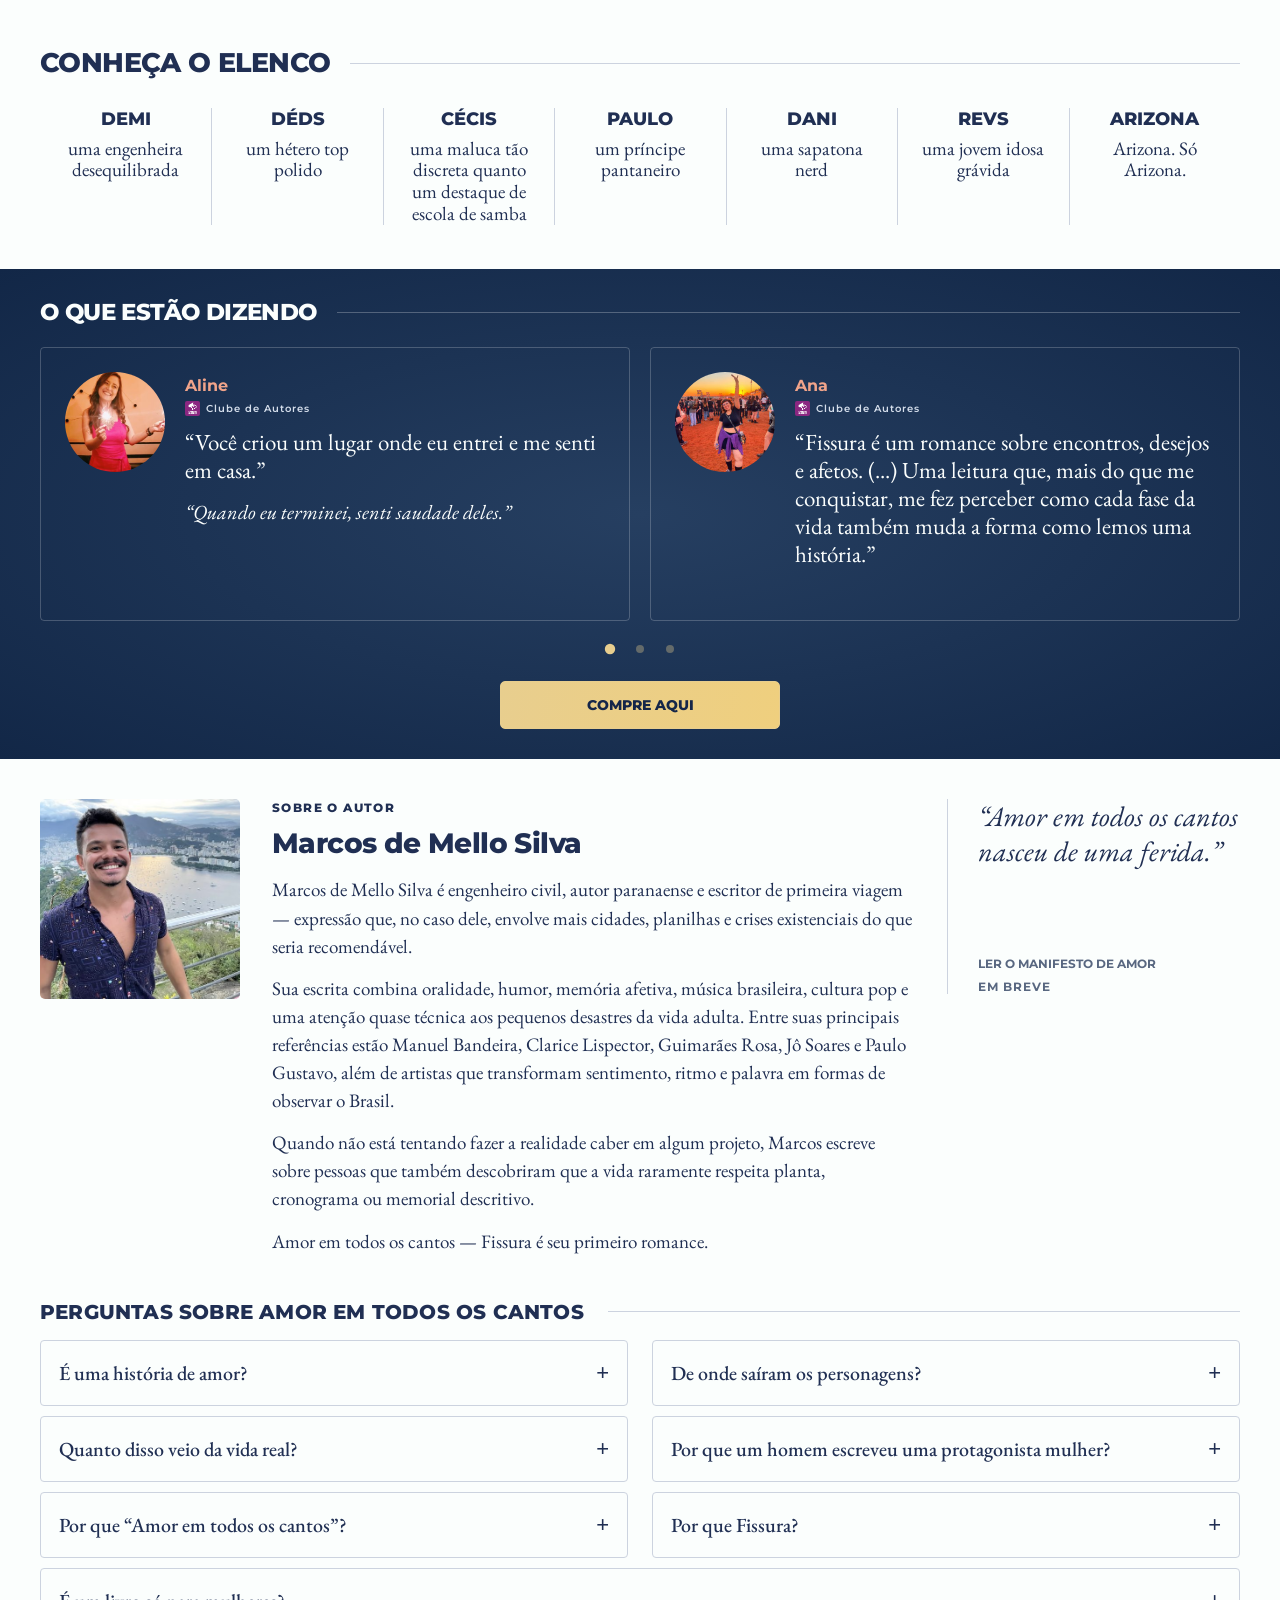
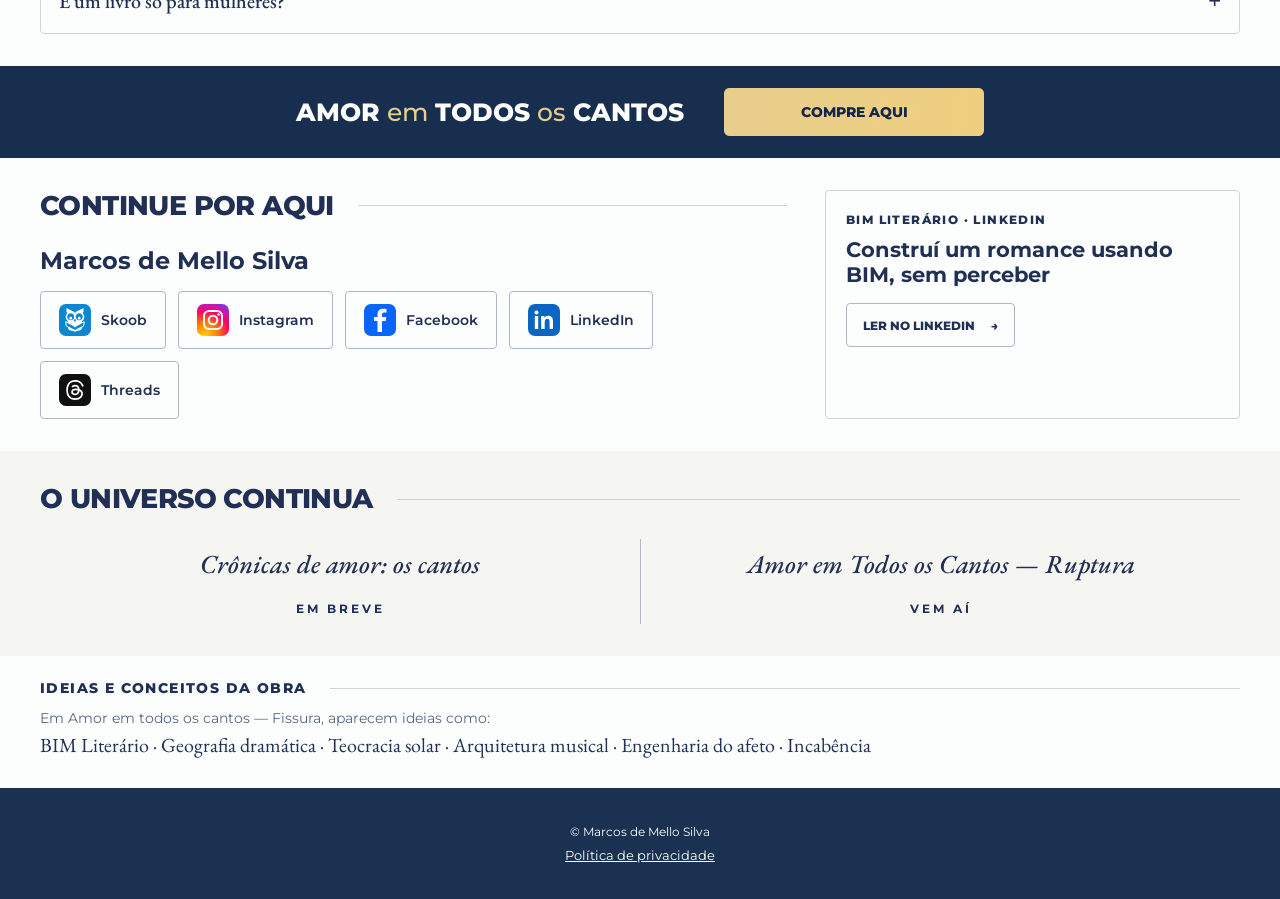
==== commit 332a26eb: "feat: rastreia CTAs do hero e corrige pendências da auditoria - Mede click_compre_aqui e click_conhe" ====
--- a/index.html
+++ b/index.html
@@ -69,7 +69,7 @@
       <p>Um romance. Ou ficção.<br>Ou romance fictício? Ainda não sei.</p>
       <p>O que sei: é uma fic sobre uma engenheira<br><strong>TOTALMENTE DESEQUILIBRADA</strong><br>que percorre o Brasil a trabalho.</p>
     </div>
-    <div class="hero__actions"><a class="button" href="#comprar">COMPRE AQUI</a><a class="button button--outline" href="#a-fic">CONHEÇA A FIC</a></div>
+    <div class="hero__actions"><a class="button" href="#comprar" data-analytics-cta="click_compre_aqui" data-analytics-placement="hero" data-analytics-destination="comprar">COMPRE AQUI</a><a class="button button--outline" href="#a-fic" data-analytics-cta="click_conheca_fic" data-analytics-placement="hero" data-analytics-destination="a_fic">CONHEÇA A FIC</a></div>
   </div>
 
   <div class="hero__images">
@@ -95,6 +95,7 @@
   <section class="comprar" id="comprar" aria-labelledby="comprar-title">
     <div class="comprar__inner">
       <h2 class="comprar__title" id="comprar-title">Onde comprar</h2>
+      <p id="prices-error" class="direct__error" role="alert" hidden></p>
 
       <!-- Direct purchase is the primary offer, before retailer alternatives in visual and DOM order. -->
       <div class="card-group card-group--direct">
@@ -109,9 +110,9 @@
             </div>
             <div id="direct-active-offer" hidden>
               <div class="direct__offer">
-                <span class="direct__discount">R$ 10 OFF</span>
+                <span id="direct-discount" class="direct__discount">R$ 10 OFF</span>
                 <span class="direct__current-price"><span class="card__price">Carregando…</span></span>
-                <span class="direct__reference"><span class="direct__previous-price">R$ 49,99</span><span class="direct__freight"> + frete</span></span>
+                <span class="direct__reference"><span id="direct-previous-price" class="direct__previous-price">R$ 49,99</span><span class="direct__freight"> + frete</span></span>
                 <p class="direct__benefit direct__benefit--offer">Autografado + marca-páginas</p>
               </div>
               <p class="direct__headline">AGORA DÁ PRA COMPRAR DIRETO COMIGO.</p>
@@ -120,6 +121,7 @@
               <div class="direct__commercial">
                 <div class="direct__perks">
                   <p class="direct__benefit">Autografado + marca-páginas</p>
+                  <p id="direct-curitiba-note" class="direct__payment" hidden></p>
                   <p id="direct-payment-methods" class="direct__payment" hidden></p>
                   <p id="direct-payment-installments" class="direct__payment" hidden></p>
                 </div>
--- a/styles.css
+++ b/styles.css
@@ -234,8 +234,6 @@
 .vocabulary__intro { margin-top: 12px; font-size: 14px; color: #586780; }
 .vocabulary__terms { margin-top: 4px; font-family: var(--serif); font-size: 20px; line-height: 1.45; }
 .editorial-faq { padding-top: 12px; padding-bottom: 32px; }
-.question-list { list-style: none; padding: 0; margin: 18px 0 0; display: grid; grid-template-columns: 1fr 1fr; gap: 10px 24px; }
-.question-list li { border-bottom: 1px solid var(--line); padding: 8px 12px; font-family: var(--serif); font-size: 21px; line-height: 1.3; }
 .closing { background: #182e4e; color: var(--branco); }
 .closing .section { display: flex; align-items: center; justify-content: center; gap: 40px; padding-block: 22px; }
 .closing p { font-size: 25px; font-weight: 800; }
@@ -395,8 +393,6 @@
   .vocabulary h2 { font-size: 14px; }
   .vocabulary__terms { font-size: 19px; }
   .ruled-title::after { display: none; }
-  .question-list { grid-template-columns: 1fr; gap: 4px; margin-top: 12px; }
-  .question-list li { font-size: 21px; padding: 10px 0; }
   .closing { background: transparent; color: var(--azul); padding: 0 20px 24px; }
   .closing .section { width: 100%; display: flex; flex-direction: column; gap: 8px; background: var(--dourado); border-radius: 5px; padding: 20px 12px 8px; }
   .closing p { font-size: 16px; text-align: center; }
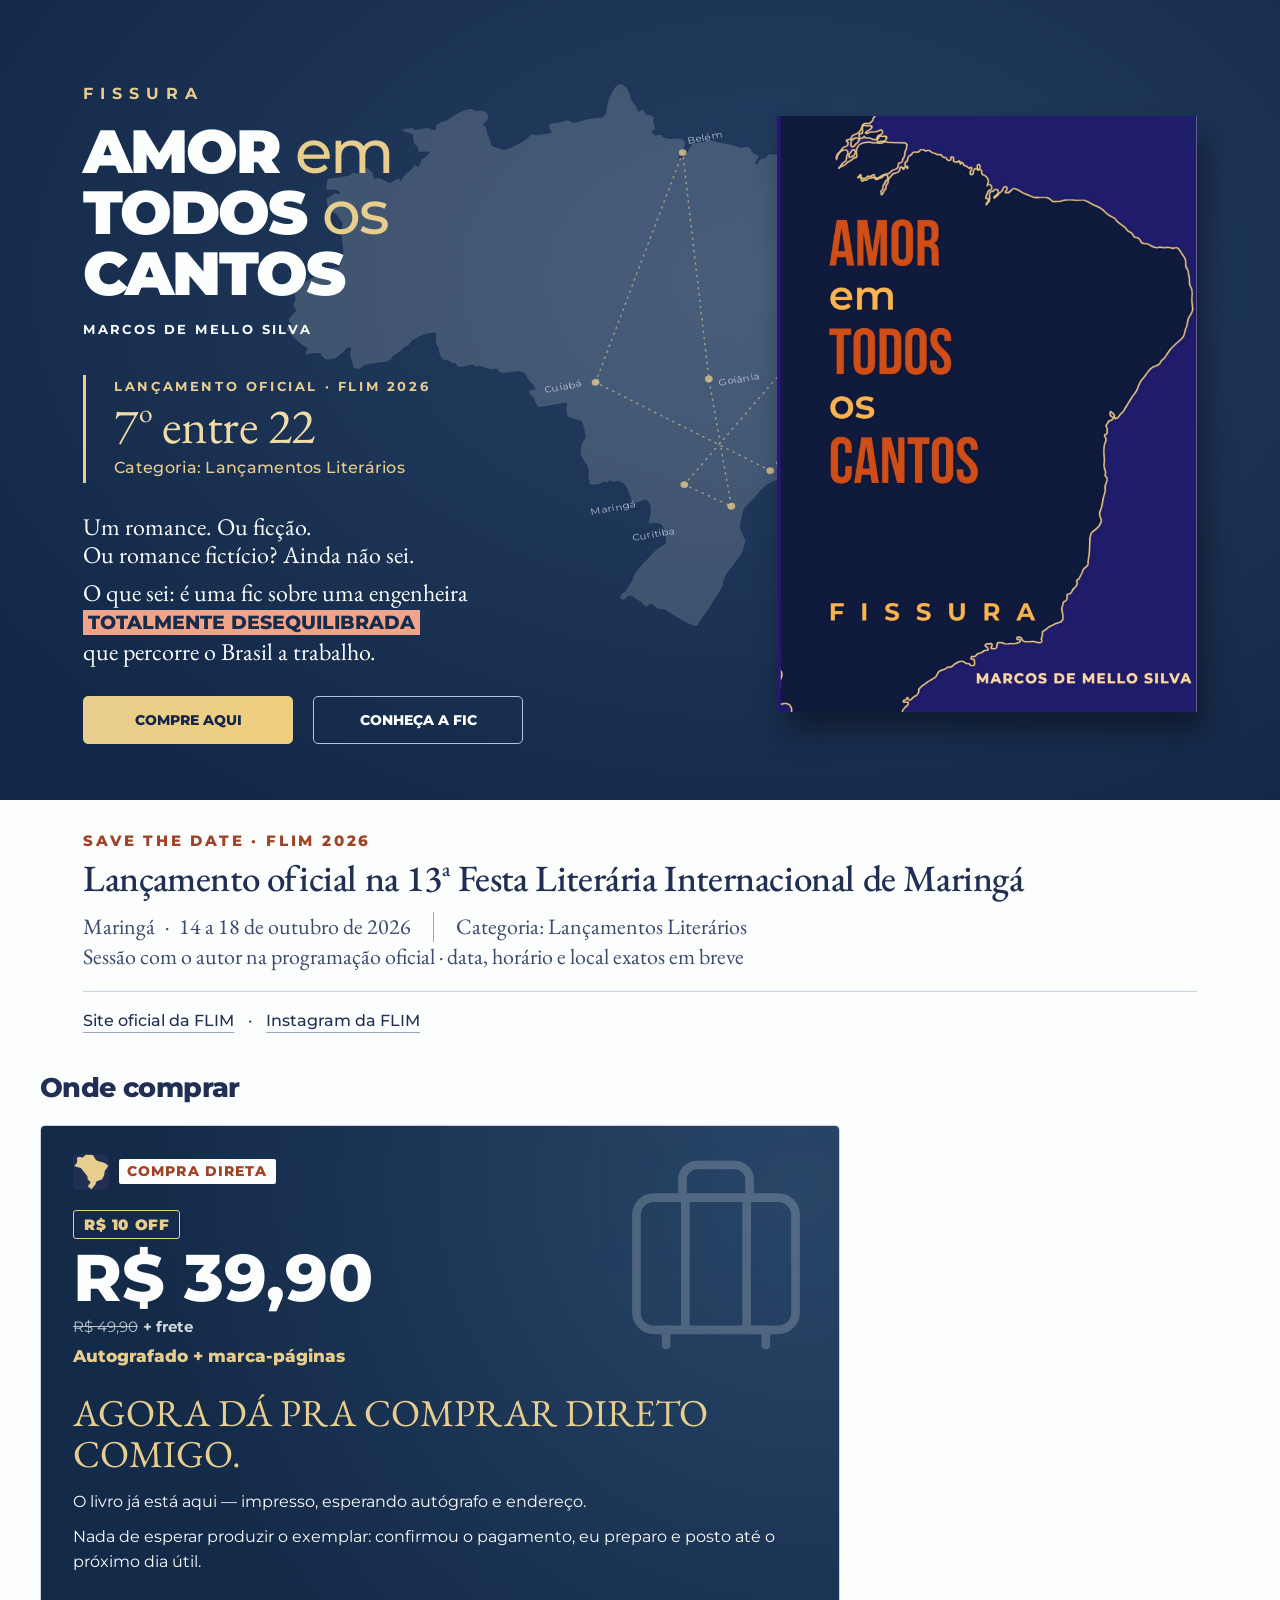
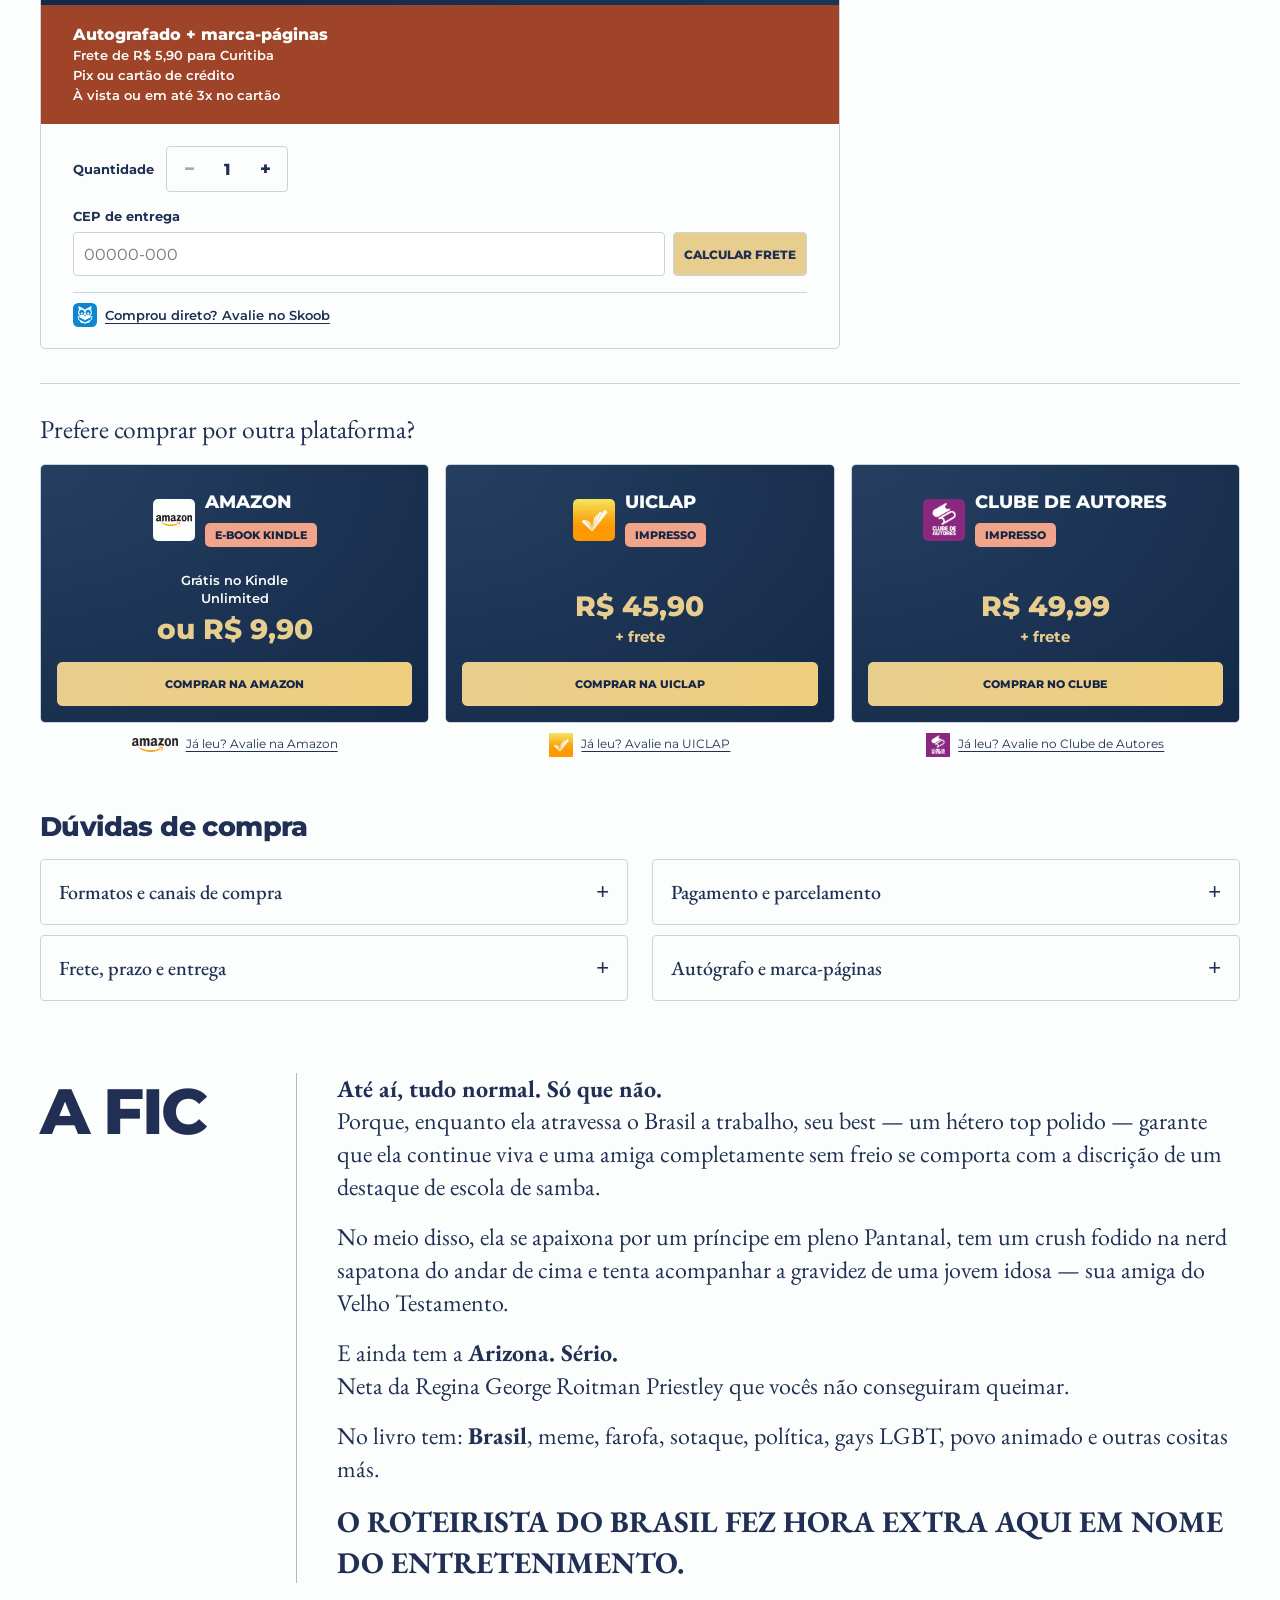
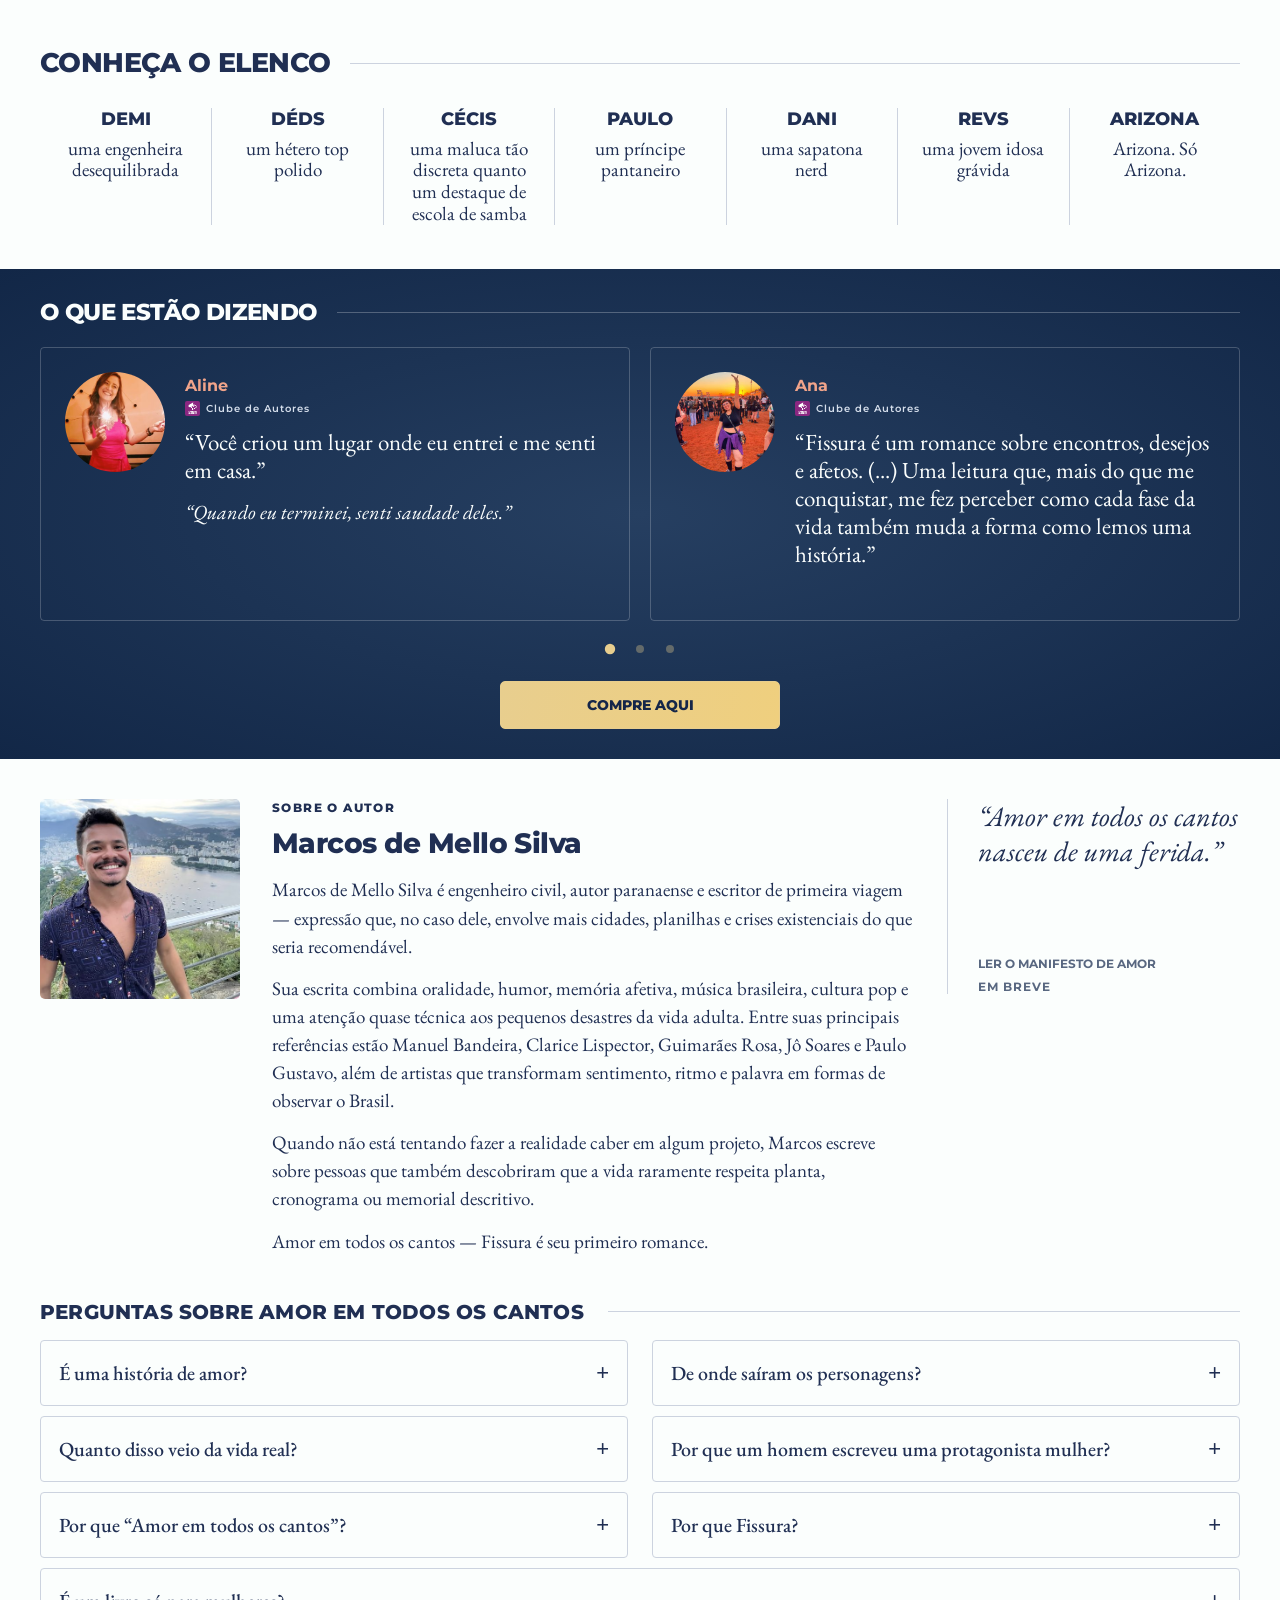
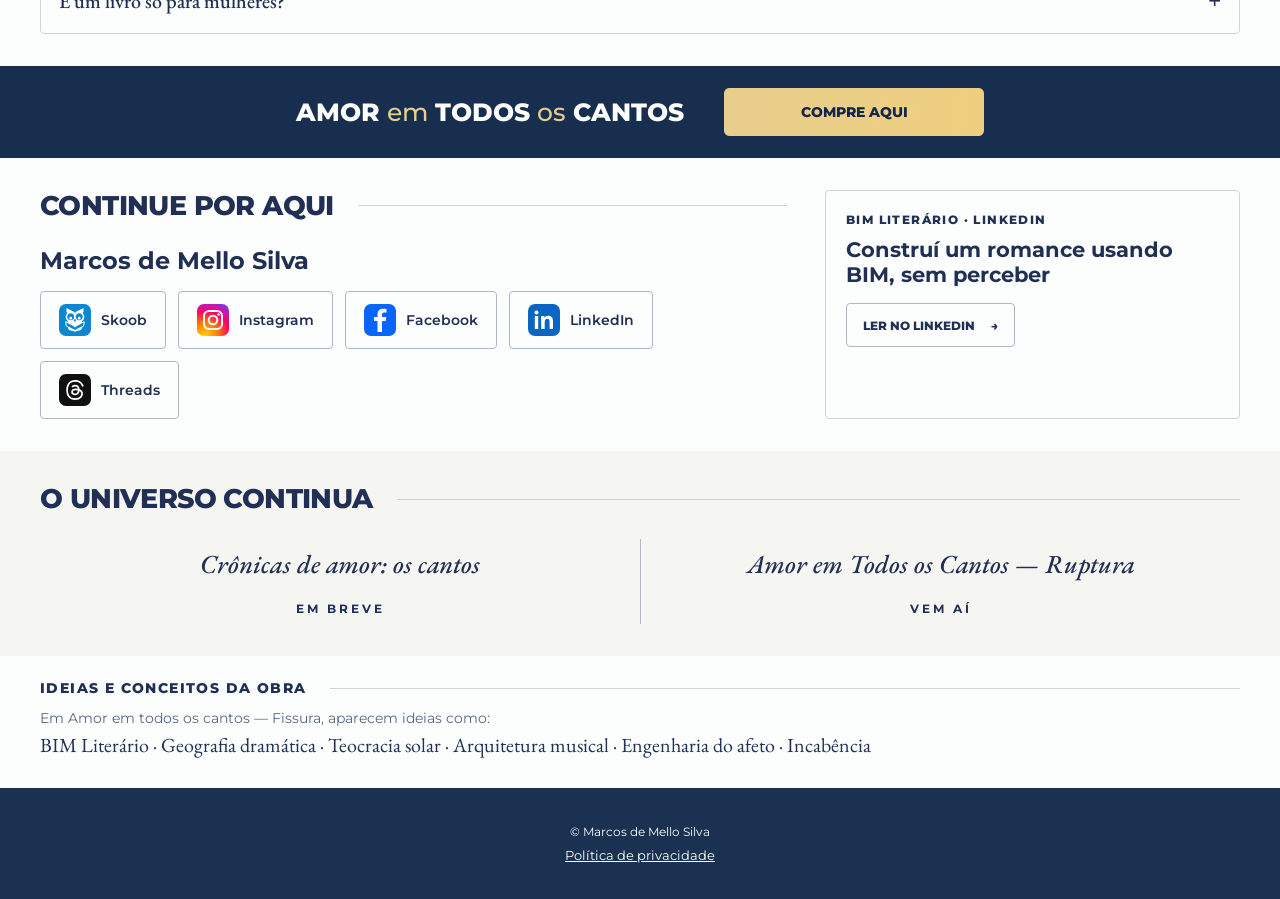
==== commit 1dd00157: "fix: preço de referência da compra direta passa a R$ 49,90 Com o preço atual de R$ 39,90, o desconto" ====
--- a/index.html
+++ b/index.html
@@ -112,7 +112,7 @@
               <div class="direct__offer">
                 <span id="direct-discount" class="direct__discount">R$ 10 OFF</span>
                 <span class="direct__current-price"><span class="card__price">Carregando…</span></span>
-                <span class="direct__reference"><span id="direct-previous-price" class="direct__previous-price">R$ 49,99</span><span class="direct__freight"> + frete</span></span>
+                <span class="direct__reference"><span id="direct-previous-price" class="direct__previous-price">R$ 49,90</span><span class="direct__freight"> + frete</span></span>
                 <p class="direct__benefit direct__benefit--offer">Autografado + marca-páginas</p>
               </div>
               <p class="direct__headline">AGORA DÁ PRA COMPRAR DIRETO COMIGO.</p>
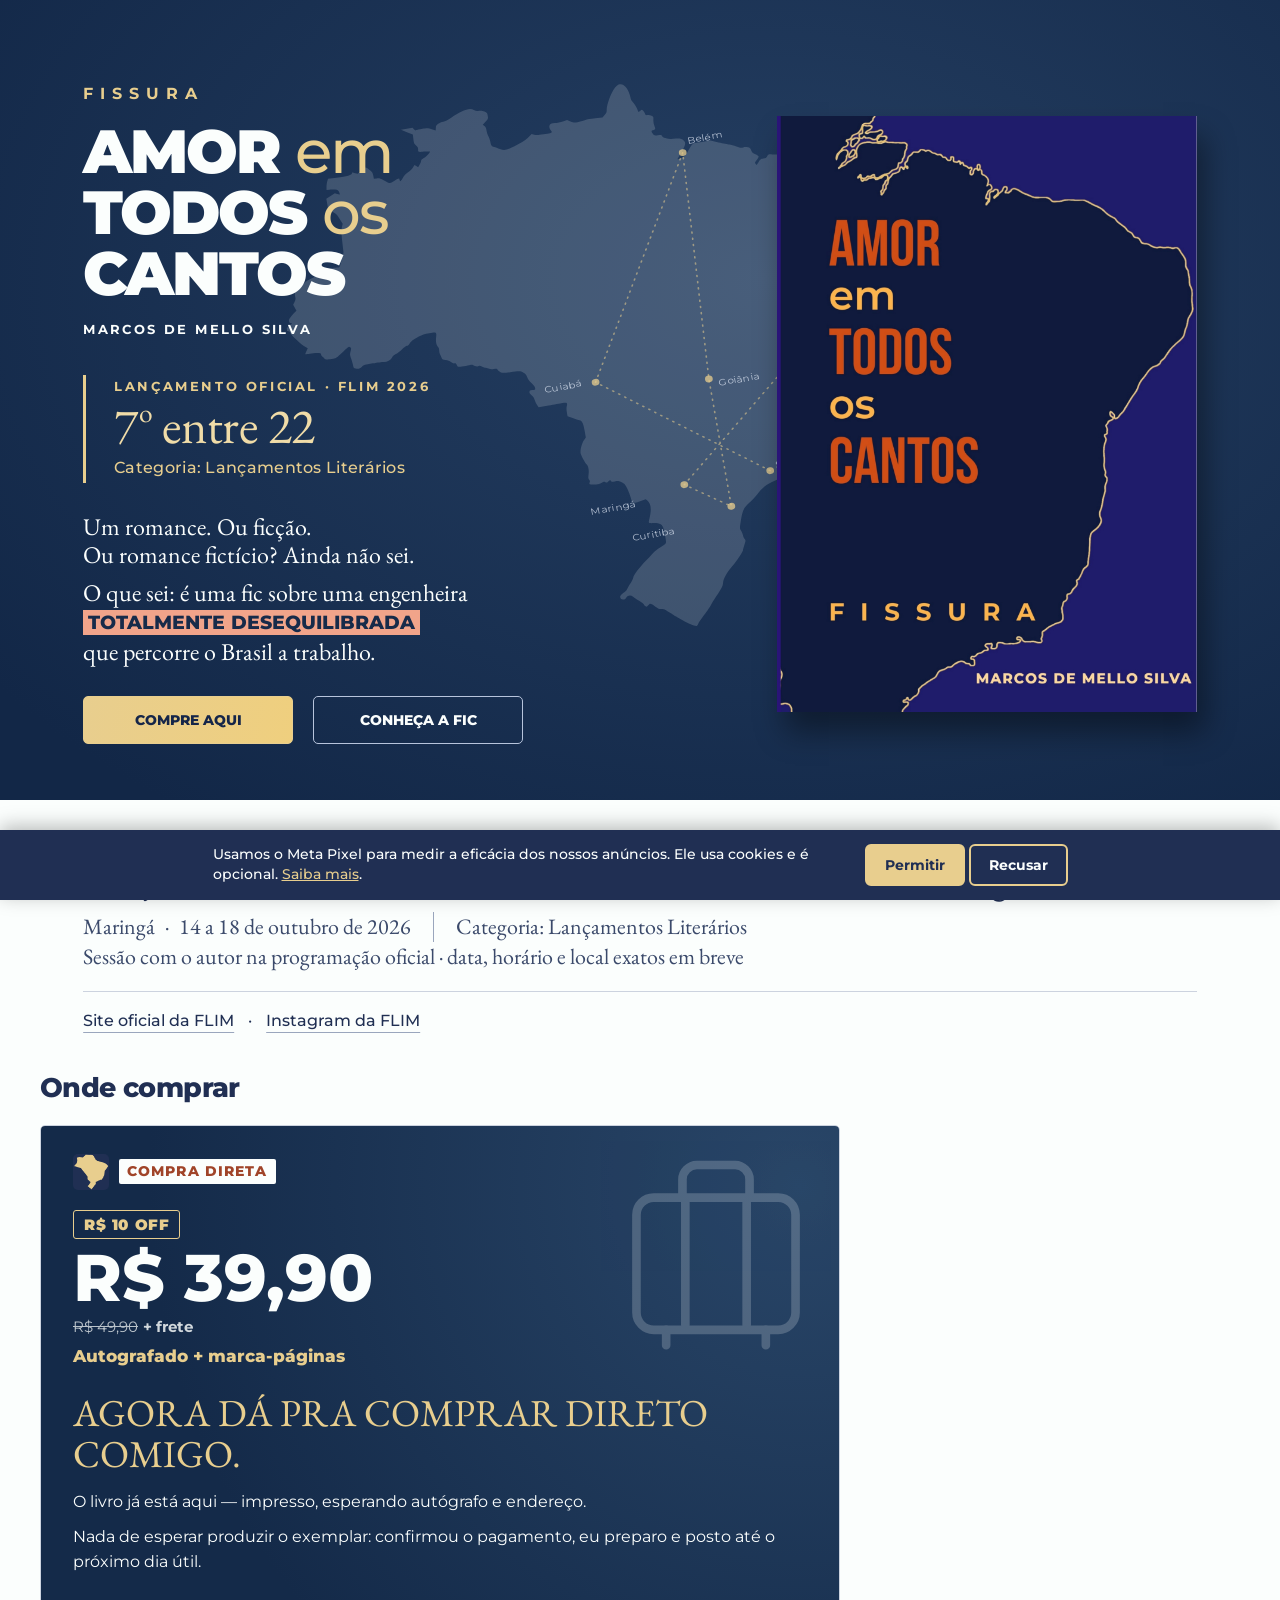
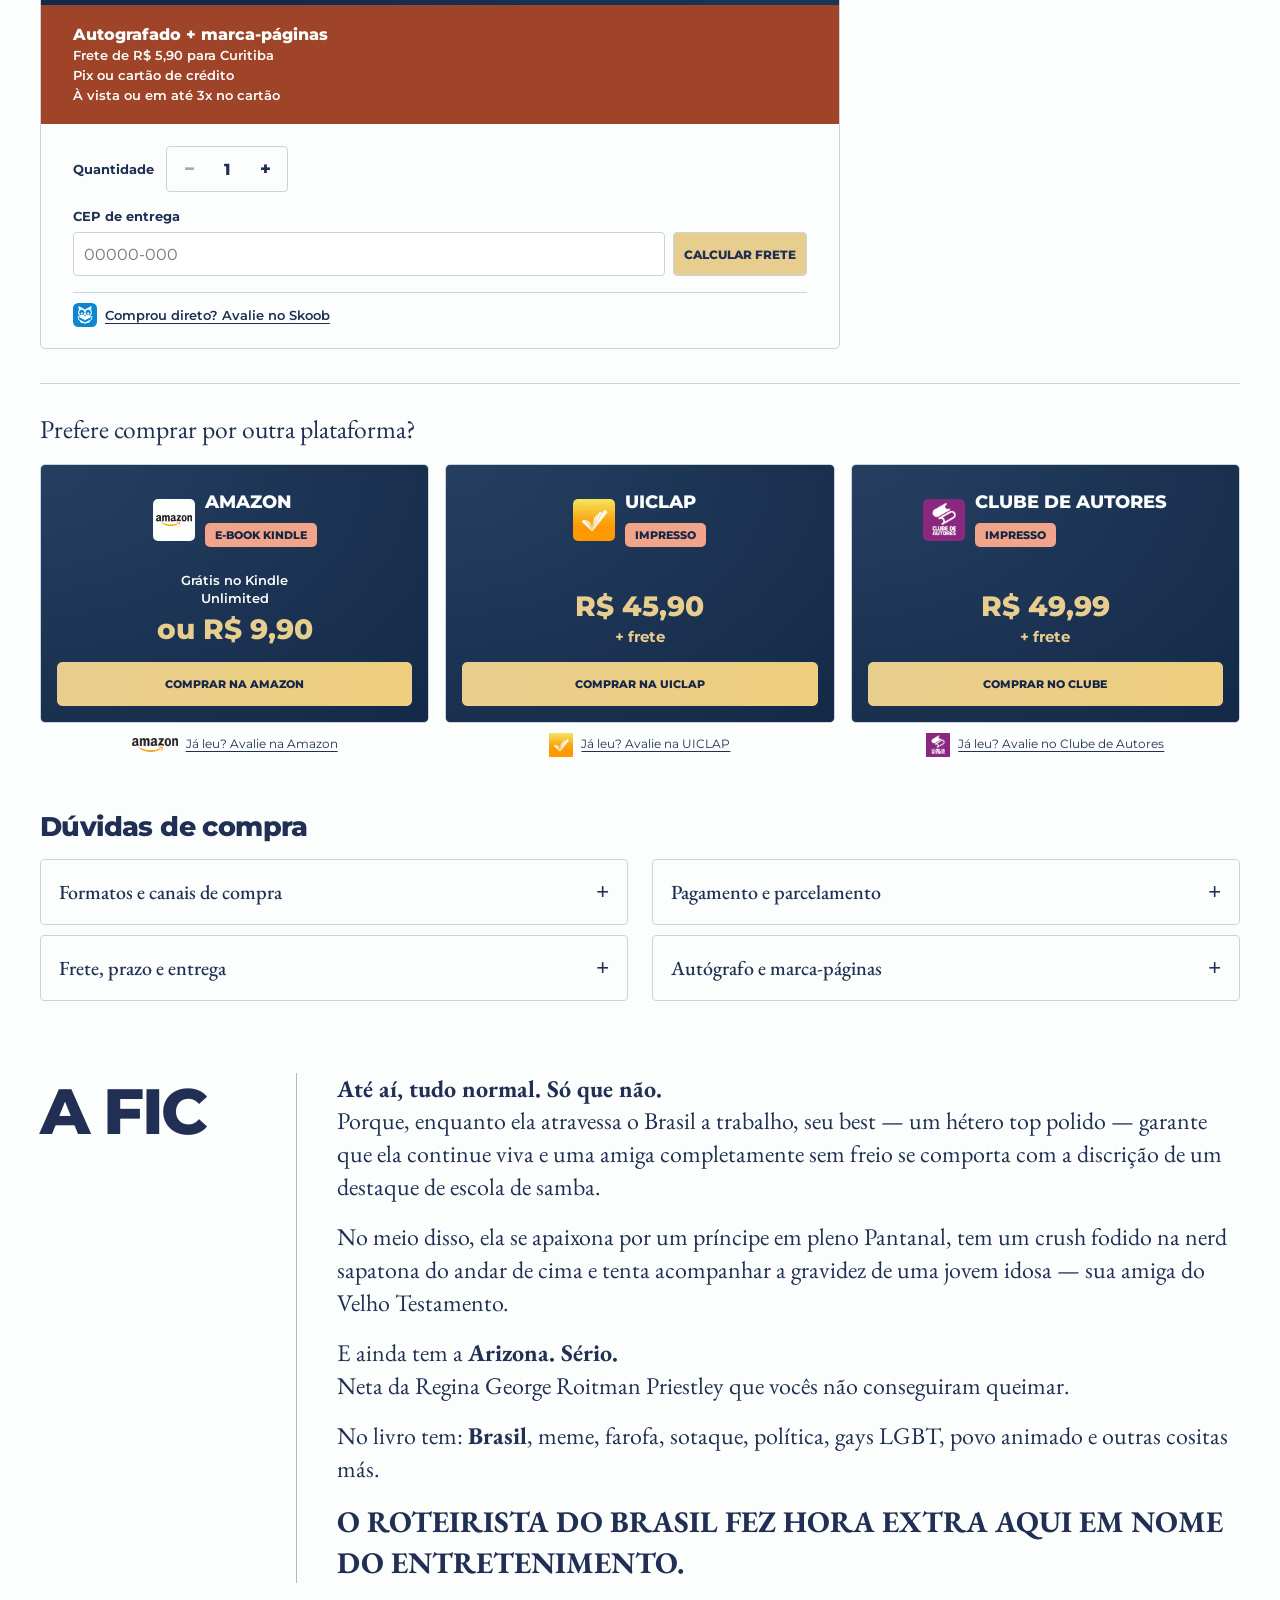
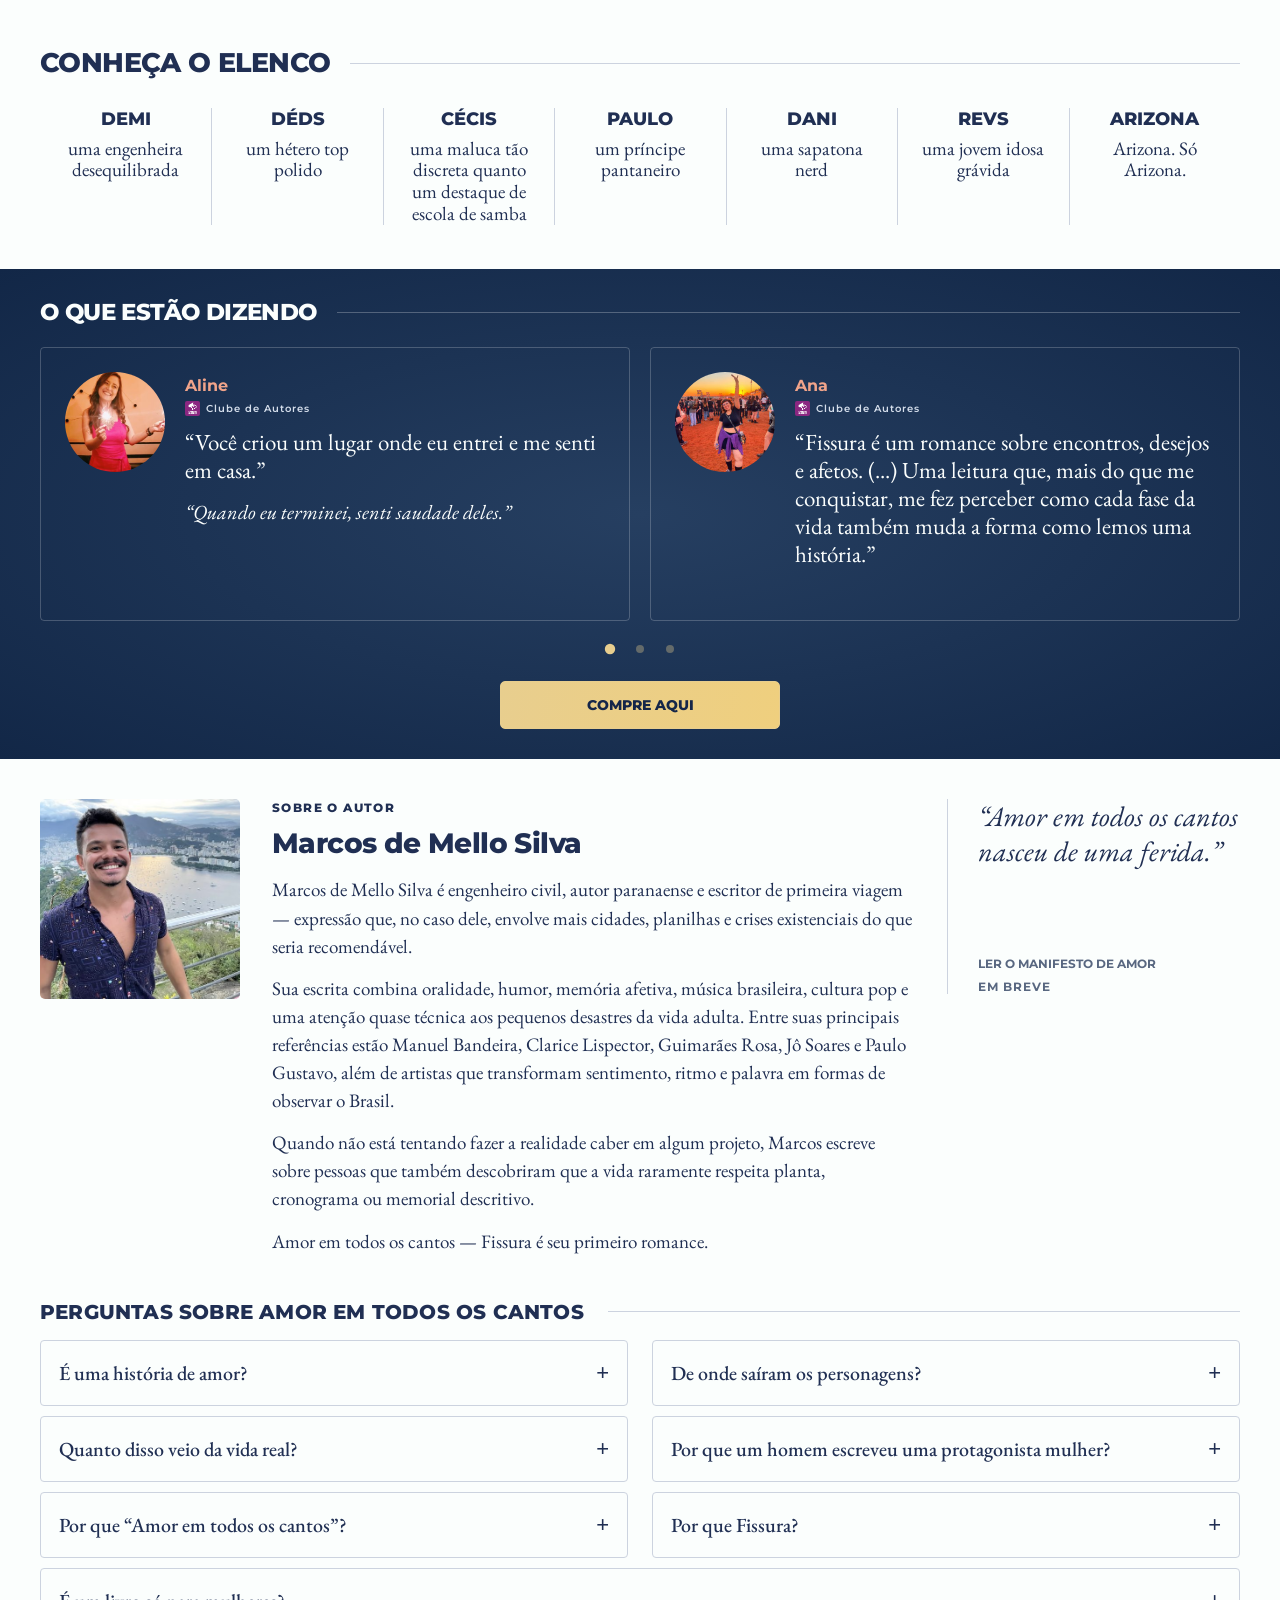
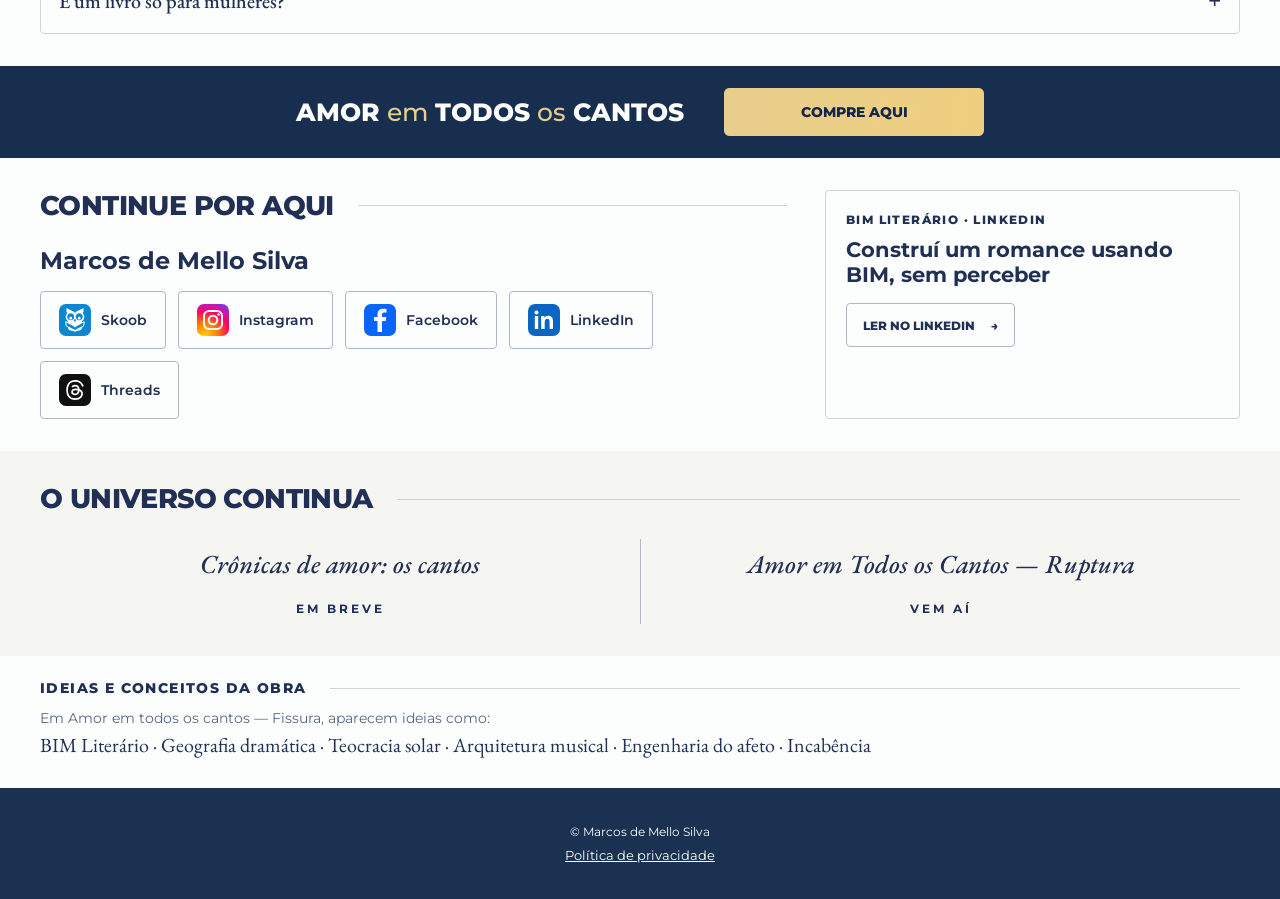
==== commit 46a00ce0: "feat: Meta Pixel com consentimento e atribuição no checkout Carrega o Pixel 979000055233966 somente " ====
--- a/index.html
+++ b/index.html
@@ -485,5 +485,6 @@
 <script async src="https://scripts.simpleanalyticscdn.com/latest.js"></script>
 <script src="assets/analytics.js" defer></script>
 <script src="assets/direct-sales.js" defer></script>
+<script src="assets/meta-analytics.js" defer></script>
 </body>
 </html>
